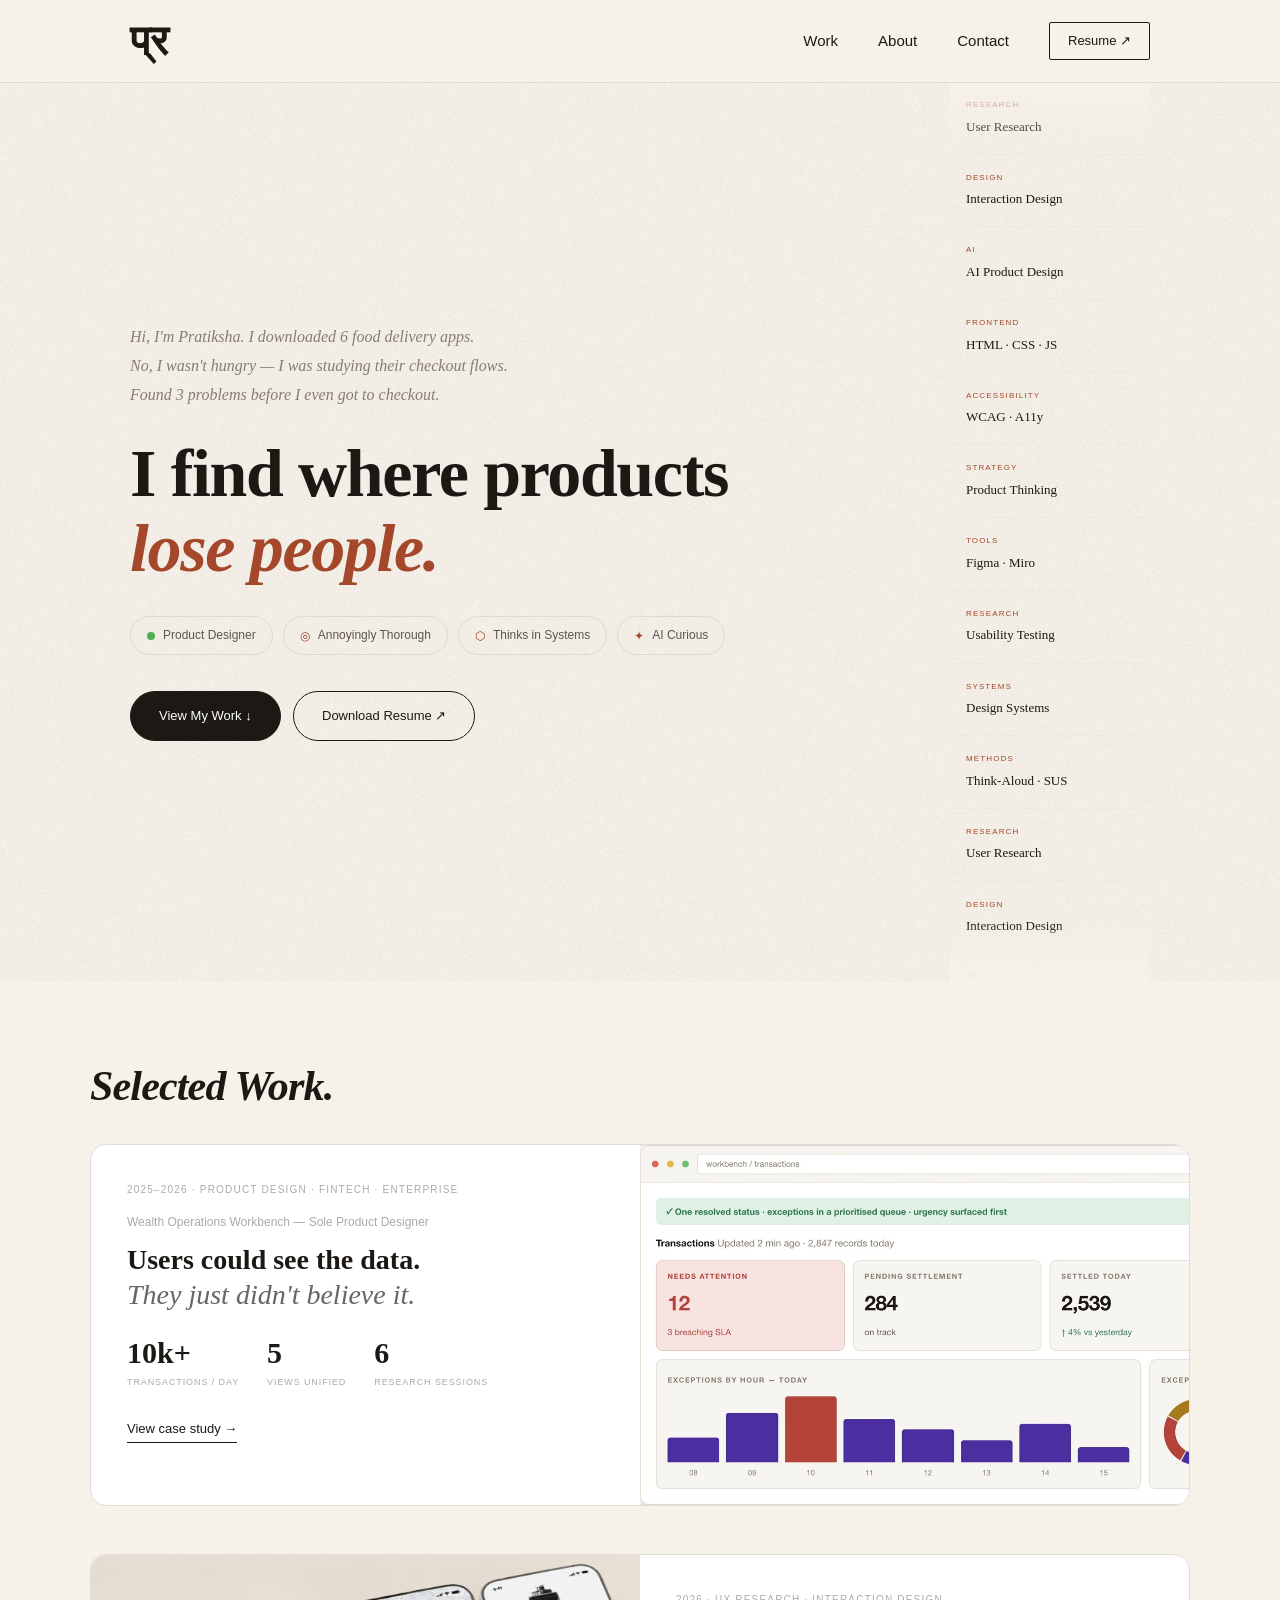
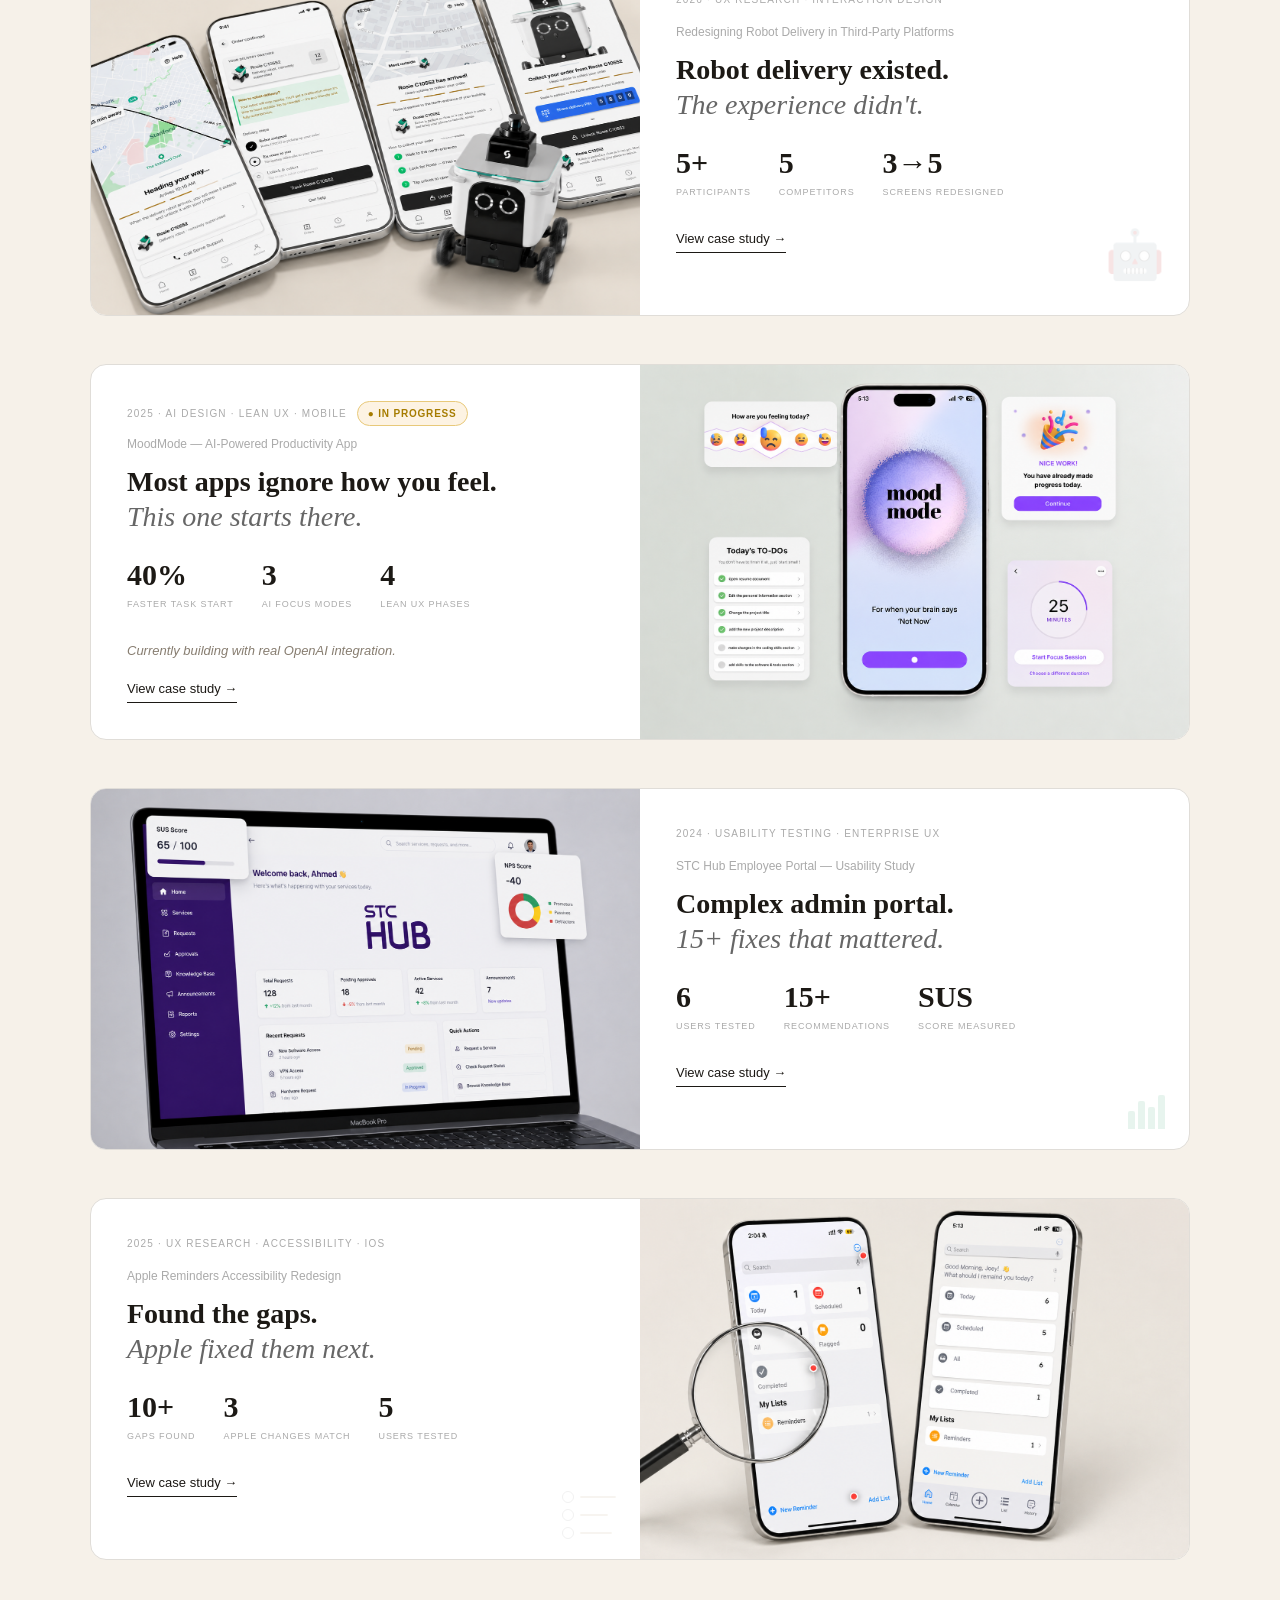
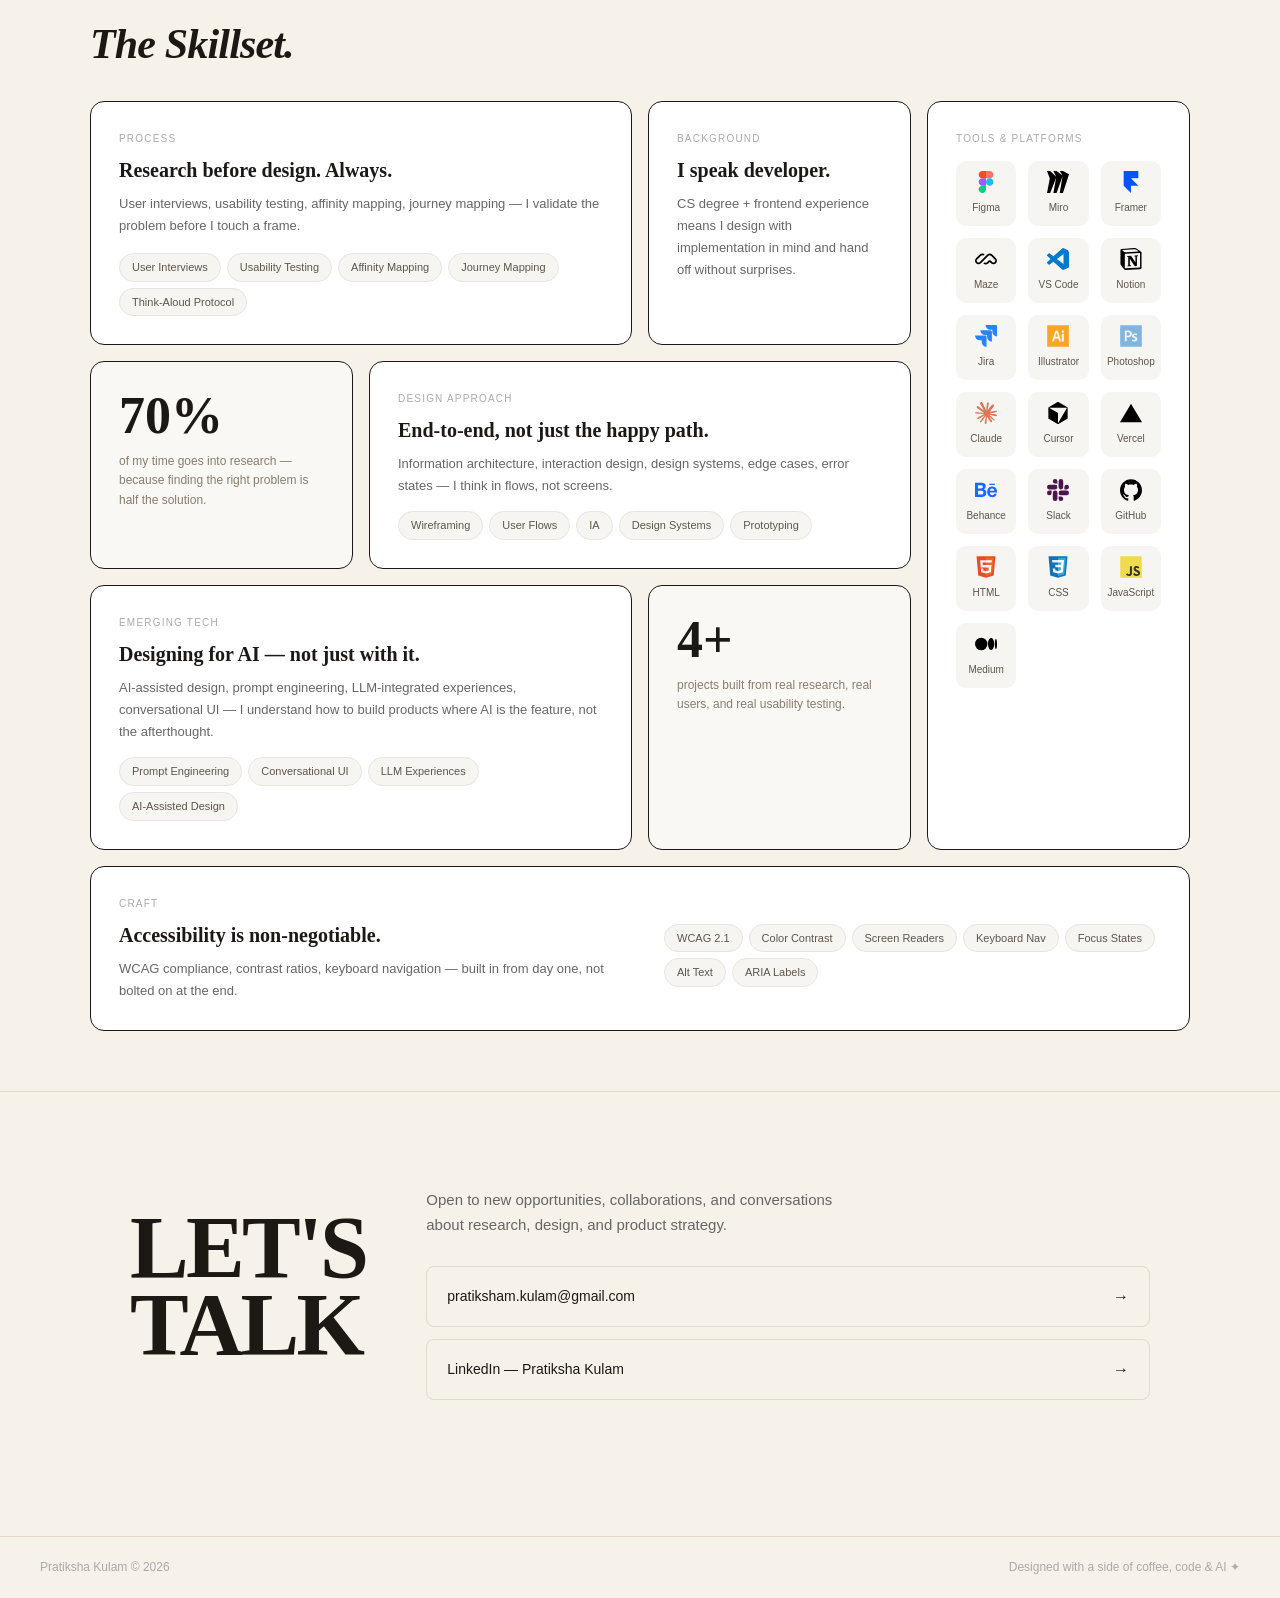
==== index.html @ 25ee31e8 "Add files via upload" ====
<!DOCTYPE html>
<html lang="en">
<head>
  <meta charset="UTF-8">
  <meta name="viewport" content="width=device-width, initial-scale=1.0">
  <title>Pratiksha Kulam — Portfolio</title>
  <link rel="stylesheet" href="style.css">
  <link rel="stylesheet" href="motion.css">
</head>
<body>
  <nav class="site-nav site-nav--home" id="siteNav">
    <div class="nav-shell">
      <a class="nav-home-logo" href="index.html" style="font-family:Georgia,serif;font-size:42px;font-weight:700;color:#1C1915;text-decoration:none;letter-spacing:-0.5px;line-height:1;">प्र</a>
      <button class="menu-toggle menu-toggle--home" id="menuToggle" aria-label="Open menu" aria-expanded="false">☰</button>
      <div class="nav-home-right" id="navMenu">
        <div class="nav-home-links">
          <a class="nav-home-link" href="#work">Work</a>
          <a class="nav-home-link" href="about.html">About</a>
          <a class="nav-home-link" href="#contact">Contact</a>
        </div>
        <a data-magnetic class="nav-home-resume" href="resume.pdf">Resume ↗</a>
      </div>
    </div>
  </nav>

  <header class="home-hero">
    <canvas class="home-hero__grain" id="grainCanvas" aria-hidden="true"></canvas>
    <div class="home-hero__shell">
      <div class="home-hero__cols">
        <div class="home-hero__left">
          <!-- CHANGE 2: Line breaks for dramatic effect -->
          <p class="home-hero__intro">
            Hi, I'm Pratiksha. I downloaded 6 food delivery apps.<br>
            No, I wasn't hungry — I was studying their checkout flows.<br>
            Found 3 problems before I even got to checkout.
          </p>
          <h1 class="home-hero__headline reveal-heading">
            <span class="home-hero__headline-line">I find where products</span>
            <span class="home-hero__headline-line home-hero__headline-line--cycle">
              <em class="home-hero__cycle-inner">lose people.</em>
            </span>
          </h1>
          <div class="home-hero__pills">
            <span class="home-hero__pill"><span class="home-hero__pill-dot-glow" aria-hidden="true"></span>Product Designer</span>
            <span class="home-hero__pill"><span class="home-hero__pill-icon" aria-hidden="true">◎</span>Annoyingly Thorough</span>
            <span class="home-hero__pill"><span class="home-hero__pill-icon" aria-hidden="true">⬡</span>Thinks in Systems</span>
            <span class="home-hero__pill"><span class="home-hero__pill-icon" aria-hidden="true">✦</span>AI Curious</span>
          </div>
          <div class="home-hero__ctas">
            <a data-magnetic class="home-hero__btn home-hero__btn--primary" href="#work">View My Work ↓</a>
            <a data-magnetic class="home-hero__btn home-hero__btn--secondary" href="resume.pdf">Download Resume ↗</a>
          </div>
        </div>
        <div class="home-hero__divider" aria-hidden="true"></div>
        <aside class="home-hero__ticker" aria-label="Skills">
          <div class="home-hero__ticker-fade home-hero__ticker-fade--top"></div>
          <div class="home-hero__ticker-fade home-hero__ticker-fade--bottom"></div>
          <div class="home-hero__ticker-viewport">
            <div class="home-hero__ticker-track">
              <div class="home-hero__ticker-group">
                <div class="home-hero__ticker-item"><span class="home-hero__ticker-cat">RESEARCH</span><span class="home-hero__ticker-skill">User Research</span></div>
                <div class="home-hero__ticker-item"><span class="home-hero__ticker-cat">DESIGN</span><span class="home-hero__ticker-skill">Interaction Design</span></div>
                <div class="home-hero__ticker-item"><span class="home-hero__ticker-cat">AI</span><span class="home-hero__ticker-skill">AI Product Design</span></div>
                <div class="home-hero__ticker-item"><span class="home-hero__ticker-cat">FRONTEND</span><span class="home-hero__ticker-skill">HTML · CSS · JS</span></div>
                <div class="home-hero__ticker-item"><span class="home-hero__ticker-cat">ACCESSIBILITY</span><span class="home-hero__ticker-skill">WCAG · A11y</span></div>
                <div class="home-hero__ticker-item"><span class="home-hero__ticker-cat">STRATEGY</span><span class="home-hero__ticker-skill">Product Thinking</span></div>
                <div class="home-hero__ticker-item"><span class="home-hero__ticker-cat">TOOLS</span><span class="home-hero__ticker-skill">Figma · Miro</span></div>
                <div class="home-hero__ticker-item"><span class="home-hero__ticker-cat">RESEARCH</span><span class="home-hero__ticker-skill">Usability Testing</span></div>
                <div class="home-hero__ticker-item"><span class="home-hero__ticker-cat">SYSTEMS</span><span class="home-hero__ticker-skill">Design Systems</span></div>
                <div class="home-hero__ticker-item"><span class="home-hero__ticker-cat">METHODS</span><span class="home-hero__ticker-skill">Think-Aloud · SUS</span></div>
              </div>
              <div class="home-hero__ticker-group" aria-hidden="true">
                <div class="home-hero__ticker-item"><span class="home-hero__ticker-cat">RESEARCH</span><span class="home-hero__ticker-skill">User Research</span></div>
                <div class="home-hero__ticker-item"><span class="home-hero__ticker-cat">DESIGN</span><span class="home-hero__ticker-skill">Interaction Design</span></div>
                <div class="home-hero__ticker-item"><span class="home-hero__ticker-cat">AI</span><span class="home-hero__ticker-skill">AI Product Design</span></div>
                <div class="home-hero__ticker-item"><span class="home-hero__ticker-cat">FRONTEND</span><span class="home-hero__ticker-skill">HTML · CSS · JS</span></div>
                <div class="home-hero__ticker-item"><span class="home-hero__ticker-cat">ACCESSIBILITY</span><span class="home-hero__ticker-skill">WCAG · A11y</span></div>
                <div class="home-hero__ticker-item"><span class="home-hero__ticker-cat">STRATEGY</span><span class="home-hero__ticker-skill">Product Thinking</span></div>
                <div class="home-hero__ticker-item"><span class="home-hero__ticker-cat">TOOLS</span><span class="home-hero__ticker-skill">Figma · Miro</span></div>
                <div class="home-hero__ticker-item"><span class="home-hero__ticker-cat">RESEARCH</span><span class="home-hero__ticker-skill">Usability Testing</span></div>
                <div class="home-hero__ticker-item"><span class="home-hero__ticker-cat">SYSTEMS</span><span class="home-hero__ticker-skill">Design Systems</span></div>
                <div class="home-hero__ticker-item"><span class="home-hero__ticker-cat">METHODS</span><span class="home-hero__ticker-skill">Think-Aloud · SUS</span></div>
              </div>
            </div>
          </div>
        </aside>
      </div>
    </div>
  </header>

  <section class="section" id="work">
    <div class="container">
      <!-- CHANGE 3: Italic heading -->
      <h2 class="work-section-heading reveal-heading"><em>Selected Work.</em></h2>
      <div class="work-list">

        <a class="project-card reveal-card" data-cursor="View" href="case-study-wealth.html">
          <div class="project-content">
            <p class="project-context">2025–2026 · Product Design · Fintech · Enterprise</p>
            <p class="project-subtitle">Wealth Operations Workbench — Sole Product Designer</p>
            <h3 class="project-punchline">
              <span>Users could see the data.</span>
              <span class="project-punchline-italic">They just didn't believe it.</span>
            </h3>
            <div class="project-stats-row">
              <div class="project-stat"><p class="project-stat-value">10k+</p><p class="project-stat-label">Transactions / day</p></div>
              <div class="project-stat"><p class="project-stat-value">5</p><p class="project-stat-label">Views unified</p></div>
              <div class="project-stat"><p class="project-stat-value">6</p><p class="project-stat-label">Research sessions</p></div>
            </div>
            <span class="project-cta">View case study →</span>
          </div>
          <div class="project-media" style="background:#ECE8F7;"><img src="assets/wealth/cover.jpg" alt="Wealth Operations Workbench dashboard: needs-attention count, exceptions by hour and exception types" style="width:100%;height:100%;object-fit:cover;object-position:left top;"></div>
        </a>

        <a class="project-card reveal-card" data-cursor="View" href="case-study-robot.html">
          <div class="project-media" style="background:#E8E4DC;"><img src="robot- project.png" alt="Robot Delivery Redesign" style="width:100%;height:100%;object-fit:cover;"></div>
          <div class="project-content">
            <p class="project-context">2026 · UX Research · Interaction Design</p>
            <p class="project-subtitle">Redesigning Robot Delivery in Third-Party Platforms</p>
            <h3 class="project-punchline">
              <span>Robot delivery existed.</span>
              <span class="project-punchline-italic">The experience didn't.</span>
            </h3>
            <div class="project-stats-row">
              <div class="project-stat"><p class="project-stat-value">5+</p><p class="project-stat-label">Participants</p></div>
              <div class="project-stat"><p class="project-stat-value">5</p><p class="project-stat-label">Competitors</p></div>
              <!-- CHANGE 4: Robot stat updated -->
              <div class="project-stat"><p class="project-stat-value">3→5</p><p class="project-stat-label">Screens redesigned</p></div>
            </div>
            <span class="project-cta">View case study →</span>
            <div class="corner-robot" aria-hidden="true">🤖</div>
          </div>
        </a>

        <a class="project-card reveal-card" data-cursor="View" href="case-study-moodmode.html">
  <div class="project-content">
    <div style="display:flex;align-items:center;gap:10px;margin-bottom:8px;">
      <p class="project-context" style="margin:0;">2025 · AI Design · Lean UX · Mobile</p>
      <span style="display:inline-flex;align-items:center;gap:5px;background:#FDF3E3;border:1px solid #E8C97A;color:#A67C00;font-family:'Helvetica Neue',sans-serif;font-size:10px;font-weight:600;letter-spacing:0.08em;text-transform:uppercase;padding:3px 10px;border-radius:20px;">
        ● In Progress
      </span>
    </div>
    <p class="project-subtitle">MoodMode — AI-Powered Productivity App</p>
    <h3 class="project-punchline">
      <span>Most apps ignore how you feel.</span>
      <span class="project-punchline-italic">This one starts there.</span>
    </h3>
    <div class="project-stats-row">
      <div class="project-stat"><p class="project-stat-value">40%</p><p class="project-stat-label">Faster task start</p></div>
      <div class="project-stat"><p class="project-stat-value">3</p><p class="project-stat-label">AI focus modes</p></div>
      <div class="project-stat"><p class="project-stat-value">4</p><p class="project-stat-label">Lean UX phases</p></div>
    </div>
    <p style="font-family:'Helvetica Neue',sans-serif;font-size:13px;color:#877D70;margin:0 0 16px;font-style:italic;">Currently building with real OpenAI integration.</p>
    <span class="project-cta">View case study →</span>
    <div class="corner-moods" aria-hidden="true">
      <span class="corner-mood corner-mood-1">😌</span>
      <span class="corner-mood corner-mood-2">😤</span>
      <span class="corner-mood corner-mood-3">😴</span>
    </div>
  </div>
  <div class="project-media" style="background:#E4E8E4;"><img src="moodmode_project2.png" alt="MoodMode App" style="width:100%;height:100%;object-fit:cover;"></div>
</a>

        <a class="project-card reveal-card" data-cursor="View" href="case-study-stc.html">
          <div class="project-media" style="background:#E4E4E8;"><img src="stc hub_2.png" alt="STC Hub Portal" style="width:100%;height:100%;object-fit:cover;"></div>
          <div class="project-content">
            <p class="project-context">2024 · Usability Testing · Enterprise UX</p>
            <p class="project-subtitle">STC Hub Employee Portal — Usability Study</p>
            <h3 class="project-punchline">
              <span>Complex admin portal.</span>
              <span class="project-punchline-italic">15+ fixes that mattered.</span>
            </h3>
            <div class="project-stats-row">
              <div class="project-stat"><p class="project-stat-value">6</p><p class="project-stat-label">Users tested</p></div>
              <div class="project-stat"><p class="project-stat-value">15+</p><p class="project-stat-label">Recommendations</p></div>
              <div class="project-stat"><p class="project-stat-value">SUS</p><p class="project-stat-label">Score measured</p></div>
            </div>
            <span class="project-cta">View case study →</span>
            <div class="corner-bars" aria-hidden="true">
              <span class="corner-bar corner-bar-1"></span>
              <span class="corner-bar corner-bar-2"></span>
              <span class="corner-bar corner-bar-3"></span>
              <span class="corner-bar corner-bar-4"></span>
            </div>
          </div>
        </a>

        <a class="project-card reveal-card" data-cursor="View" href="case-study-apple.html">
          <div class="project-content">
            <p class="project-context">2025 · UX Research · Accessibility · iOS</p>
            <p class="project-subtitle">Apple Reminders Accessibility Redesign</p>
            <h3 class="project-punchline">
              <span>Found the gaps.</span>
              <span class="project-punchline-italic">Apple fixed them next.</span>
            </h3>
            <div class="project-stats-row">
              <div class="project-stat"><p class="project-stat-value">10+</p><p class="project-stat-label">Gaps found</p></div>
              <div class="project-stat"><p class="project-stat-value">3</p><p class="project-stat-label">Apple changes match</p></div>
              <div class="project-stat"><p class="project-stat-value">5</p><p class="project-stat-label">Users tested</p></div>
            </div>
            <span class="project-cta">View case study →</span>
            <div class="corner-todos" aria-hidden="true">
              <div class="corner-todo-row"><span class="corner-check corner-check-1"></span><span class="corner-line corner-line-1"></span></div>
              <div class="corner-todo-row"><span class="corner-check corner-check-2"></span><span class="corner-line corner-line-2"></span></div>
              <div class="corner-todo-row"><span class="corner-check corner-check-3"></span><span class="corner-line corner-line-3"></span></div>
            </div>
          </div>
          <div class="project-media" style="background:#E8E8E4;"><img src="apple-project.png" alt="Apple Reminders Redesign" style="width:100%;height:100%;object-fit:cover;"></div>
        </a>

      </div>
    </div>
  </section>

  <section class="section section-skillset">
    <div class="container">
      <!-- CHANGE 3: Italic heading -->
      <h2 class="skillset-heading"><em>The Skillset.</em></h2>
      <div class="bento-grid">

        <!-- Card 1: Research (wide) -->
        <div class="bento-card" style="grid-column:1/7;grid-row:1;">
          <div class="bento-eyebrow">Process</div>
          <div class="bento-title">Research before design. Always.</div>
          <div class="bento-body">User interviews, usability testing, affinity mapping, journey mapping — I validate the problem before I touch a frame.</div>
          <div class="skill-pills" style="margin-top:16px;">
            <span class="skill-pill">User Interviews</span>
            <span class="skill-pill">Usability Testing</span>
            <span class="skill-pill">Affinity Mapping</span>
            <span class="skill-pill">Journey Mapping</span>
            <span class="skill-pill">Think-Aloud Protocol</span>
          </div>
        </div>

        <!-- Card 2: Code (narrow) -->
        <div class="bento-card" style="grid-column:7/10;grid-row:1;">
          <div class="bento-eyebrow">Background</div>
          <div class="bento-title">I speak developer.</div>
          <div class="bento-body">CS degree + frontend experience means I design with implementation in mind and hand off without surprises.</div>
        </div>

        <!-- Card 3: Tools — CHANGE 7: correct SVGs + new tools + spans 3 rows to fill space -->
        <div class="bento-card" style="grid-column:10/13;grid-row:1/4;">
          <div class="bento-eyebrow">Tools &amp; Platforms</div>
          <div class="tools-grid">

            <div class="tool-item">
              <svg width="22" height="22" viewBox="0 0 24 24" fill="none" xmlns="http://www.w3.org/2000/svg">
                <path d="M8 24c2.208 0 4-1.792 4-4v-4H8c-2.208 0-4 1.792-4 4s1.792 4 4 4z" fill="#0ACF83"/>
                <path d="M4 12c0-2.208 1.792-4 4-4h4v8H8c-2.208 0-4-1.792-4-4z" fill="#A259FF"/>
                <path d="M4 4c0-2.208 1.792-4 4-4h4v8H8C5.792 8 4 6.208 4 4z" fill="#F24E1E"/>
                <path d="M12 0h4c2.208 0 4 1.792 4 4s-1.792 4-4 4h-4V0z" fill="#FF7262"/>
                <path d="M20 12c0 2.208-1.792 4-4 4s-4-1.792-4-4 1.792-4 4-4 4 1.792 4 4z" fill="#1ABCFE"/>
              </svg>
              <span class="tool-item-label">Figma</span>
            </div>

            <div class="tool-item">
              <svg role="img" viewBox="0 0 24 24" xmlns="http://www.w3.org/2000/svg" width="22" height="22">
                <path d="M17.392 0H13.9L17 4.808 10.444 0H6.949l3.102 6.3L3.494 0H0l3.05 8.131L0 24h3.494L10.05 6.985 6.949 24h3.494L17 5.494 13.899 24h3.493L24 3.672 17.392 0z"/>
              </svg>
              <span class="tool-item-label">Miro</span>
            </div>

            <div class="tool-item">
              <svg width="22" height="22" viewBox="0 0 24 24" xmlns="http://www.w3.org/2000/svg" fill="#0055FF">
                <path d="M4 0h16v8H4zm0 8h8l8 8H4zm0 8h8v8z"/>
              </svg>
              <span class="tool-item-label">Framer</span>
            </div>

            <div class="tool-item">
              <svg role="img" viewBox="0 0 24 24" xmlns="http://www.w3.org/2000/svg" width="22" height="22">
                <path d="M1.126 16.547c-1.5013-1.4881-1.5013-3.9009 0-5.389l4.0778-4.042c1.2692-1.258 3.205-1.4525 4.6803-.5836.4564.2687.4524.8852.077 1.2573-.3753.372-.988.34-1.4975.1923-.6524-.1891-1.386-.0287-1.9006.4813l-4.0777 4.0419a1.8935 1.8935 0 0 0 0 2.6945c.7506.744 1.9678.744 2.7184 0l8.1555-8.0836c1.5014-1.4882 3.9355-1.4882 5.437 0l4.0778 4.0418c1.5013 1.4881 1.5013 3.901 0 5.389-1.5014 1.4882-3.9356 1.4882-5.437 0l-1.3593-1.3472-1.699 1.684c-1.2692 1.258-3.205 1.4526-4.6804.5837-.4563-.2687-.4523-.8852-.077-1.2573.3754-.372.988-.34 1.4975-.1923.6524.1892 1.386.0287 1.9006-.4813l1.7476-1.7322c.724-.7175 1.8975-.7175 2.6214 0l1.4078 1.3954c.7507.744 1.9678.744 2.7186 0a1.8936 1.8936 0 0 0 0-2.6945l-4.0779-4.0419c-.7507-.744-1.9678-.744-2.7185 0L6.563 16.5471c-1.5014 1.4882-3.9356 1.4881-5.437 0"/>
              </svg>
              <span class="tool-item-label">Maze</span>
            </div>

            <div class="tool-item">
              <svg width="22" height="22" viewBox="0 0 24 24" xmlns="http://www.w3.org/2000/svg">
                <path d="M23.15 2.587L18.21.21a1.494 1.494 0 00-1.705.29l-9.46 8.63-4.12-3.128a.999.999 0 00-1.276.057L.327 7.261A1 1 0 00.326 8.74L3.899 12 .326 15.26a1 1 0 00.001 1.479L1.65 17.94a.999.999 0 001.276.057l4.12-3.128 9.46 8.63a1.492 1.492 0 001.704.29l4.942-2.377A1.5 1.5 0 0024 19.08V4.92a1.5 1.5 0 00-.85-1.333zm-5.146 14.861L10.826 12l7.178-5.448v10.896z" fill="#007ACC"/>
              </svg>
              <span class="tool-item-label">VS Code</span>
            </div>

            <div class="tool-item">
              <svg width="22" height="22" viewBox="0 0 24 24" xmlns="http://www.w3.org/2000/svg" fill="#000000">
                <path d="M4.459 4.208c.746.606 1.026.56 2.428.466l13.215-.793c.28 0 .047-.28-.046-.326L17.86 1.968c-.42-.326-.981-.7-2.055-.607L3.01 2.295c-.466.046-.56.28-.374.466zm.793 3.08v13.904c0 .747.373 1.027 1.214.98l14.523-.84c.841-.046.935-.56.935-1.167V6.354c0-.606-.233-.933-.748-.887l-15.177.887c-.56.047-.747.327-.747.933zm14.337.745c.093.42 0 .84-.42.888l-.7.14v10.264c-.608.327-1.168.514-1.635.514-.748 0-.935-.234-1.495-.933l-4.577-7.186v6.952L12.21 19s0 .84-1.168.84l-3.222.186c-.093-.186 0-.653.327-.746l.84-.233V9.854L7.822 9.76c-.094-.42.14-1.026.793-1.073l3.456-.233 4.764 7.279v-6.44l-1.215-.14c-.093-.514.28-.887.747-.933zM1.936 1.035l13.31-.98c1.634-.14 2.055-.047 3.082.7l4.249 2.986c.7.513.934.653.934 1.213v16.378c0 1.026-.373 1.634-1.68 1.726l-15.458.934c-.98.047-1.448-.093-1.962-.747l-3.129-4.06c-.56-.747-.793-1.306-.793-1.96V2.667c0-.839.374-1.54 1.447-1.632z"/>
              </svg>
              <span class="tool-item-label">Notion</span>
            </div>

            <div class="tool-item">
              <svg width="22" height="22" viewBox="0 0 24 24" xmlns="http://www.w3.org/2000/svg">
                <path d="M11.571 11.513H0a5.218 5.218 0 005.232 5.215h2.13v2.057A5.215 5.215 0 0012.575 24V12.518a1.005 1.005 0 00-1.004-1.005zm5.723-5.756H5.865a5.215 5.215 0 005.215 5.214h2.129v2.058a5.218 5.218 0 005.215 5.214V6.762a1.001 1.001 0 00-1.13-.005zm5.701-5.757H11.566a5.218 5.218 0 005.215 5.215h2.129v2.057A5.215 5.215 0 0024 12.483V1.005A1.001 1.001 0 0023.003.006z" fill="#2684FF"/>
              </svg>
              <span class="tool-item-label">Jira</span>
            </div>

            <div class="tool-item">
              <svg width="22" height="22" viewBox="0 0 128 128" xmlns="http://www.w3.org/2000/svg">
                <path fill-rule="evenodd" clip-rule="evenodd" fill="#FAA625" d="M47.955 69h15.371c-2.646-9-5.252-17.32-7.816-25.776C53.022 51.71 50.498 60 47.955 69zm76.157-68H2.873C.687 1 1 1.476 1 3.585v121.394C1 127.086.687 127 2.719 127h121.547c2.031 0 2.734.086 2.734-2.022V3.739C127 1.476 126.298 1 124.112 1zM77.298 96c-1.637 0-3.28-.133-4.909-.016-1.175.088-1.568-.406-1.881-1.426-1.514-4.931-3.123-9.86-4.638-14.79-.305-.992-.741-1.354-1.816-1.341-5.523.064-11.049.058-16.573-.007-1.163-.014-1.698.296-2.03 1.45-1.406 4.904-2.944 9.768-4.365 14.667-.308 1.062-.776 1.433-1.904 1.404-3.318-.083-6.641-.032-10.274-.032.959-3.045 1.829-5.861 2.729-8.665 5.514-17.2 11.047-34.4 16.521-51.611.382-1.198.913-1.567 2.143-1.54 3.886.086 7.775.022 11.663 0 .727-.005 1.223.038 1.489.864 6.505 20.116 13.033 40.356 19.555 60.47.028.091.01.573.025.573h-5.735zM98 96H86V51h12v45zm-6.35-51.071c-3.665-.005-6.289-2.528-6.314-6.07-.024-3.532 2.707-6.159 6.406-6.163 3.728-.004 6.355 2.537 6.384 6.171.026 3.545-2.667 6.068-6.476 6.062z"/>
              </svg>
              <span class="tool-item-label">Illustrator</span>
            </div>

            <div class="tool-item">
              <svg width="22" height="22" viewBox="0 0 128 128" xmlns="http://www.w3.org/2000/svg">
                <path fill-rule="evenodd" clip-rule="evenodd" fill="#80B5E2" d="M50.246 41.616c-3.682-.925-7.369-.628-11.26-.022 0 6.805-.014 13.427.037 20.05.002.339.511.929.841.974 4.243.573 8.463.619 12.431-1.315 4.105-2 6.196-6.182 5.654-11.092-.492-4.471-3.139-7.448-7.703-8.595zM127 63.963V3.285c0-2.096.023-2.285-2.012-2.285H3.479C1.5 1 1 1.19 1 3.186v121.509c0 2.018.252 2.021 2.209 2.021 40.555.001 81.231-.009 121.786.037 1.573.002 1.995-.417 1.991-1.959-.054-20.277.014-40.556.014-60.831zm-70.648 5.84C50.795 71.785 45 71.896 39 71.431V94H28v-1.402c0-18.895-.087-37.788-.14-56.682-.006-1.569.243-2.327 2.011-2.507 8.332-.852 16.617-1.81 24.902.133 8.906 2.087 14.041 7.975 14.431 16.11.483 10.074-3.944 16.974-12.852 20.151zm44.31 12.754c-.424 5.771-3.678 9.56-9.015 11.392-7.142 2.452-14.245 1.883-21.225-.891-1.143-.455-1.364-1.031-.987-2.196.687-2.126 1.19-4.312 1.72-6.286 2.951.866 5.757 1.947 8.664 2.458 2.053.361 4.272.149 6.359-.178 1.871-.294 3.217-1.564 3.524-3.572.312-2.041-.303-3.809-2.105-4.895-1.432-.862-3.01-1.479-4.523-2.202-2.433-1.163-5.026-2.075-7.27-3.53-8.831-5.727-5.956-16.383-.063-20.396 3.153-2.146 6.642-3.098 10.377-3.229 4.393-.154 8.623.604 12.778 2.623l-2.195 7.789c-1.74-.616-3.36-1.416-5.07-1.734-2.029-.378-4.157-.589-6.205-.422-2.746.225-4.354 2.12-4.354 4.47 0 1.392.528 2.57 1.689 3.245 1.666.969 3.434 1.768 5.186 2.579 1.896.877 3.898 1.551 5.723 2.552 4.87 2.67 7.405 6.8 6.992 12.423z"/>
              </svg>
              <span class="tool-item-label">Photoshop</span>
            </div>

            <div class="tool-item">
              <svg role="img" viewBox="0 0 24 24" xmlns="http://www.w3.org/2000/svg" width="22" height="22" fill="#D97757">
                <path d="m4.7144 15.9555 4.7174-2.6471.079-.2307-.079-.1275h-.2307l-.7893-.0486-2.6956-.0729-2.3375-.0971-2.2646-.1214-.5707-.1215-.5343-.7042.0546-.3522.4797-.3218.686.0608 1.5179.1032 2.2767.1578 1.6514.0972 2.4468.255h.3886l.0546-.1579-.1336-.0971-.1032-.0972L6.973 9.8356l-2.55-1.6879-1.3356-.9714-.7225-.4918-.3643-.4614-.1578-1.0078.6557-.7225.8803.0607.2246.0607.8925.686 1.9064 1.4754 2.4893 1.8336.3643.3035.1457-.1032.0182-.0728-.164-.2733-1.3539-2.4467-1.445-2.4893-.6435-1.032-.17-.6194c-.0607-.255-.1032-.4674-.1032-.7285L6.287.1335 6.6997 0l.9957.1336.419.3642.6192 1.4147 1.0018 2.2282 1.5543 3.0296.4553.8985.2429.8318.091.255h.1579v-.1457l.1275-1.706.2368-2.0947.2307-2.6957.0789-.7589.3764-.9107.7468-.4918.5828.2793.4797.686-.0668.4433-.2853 1.8517-.5586 2.9021-.3643 1.9429h.2125l.2429-.2429.9835-1.3053 1.6514-2.0643.7286-.8196.85-.9046.5464-.4311h1.0321l.759 1.1293-.34 1.1657-1.0625 1.3478-.8804 1.1414-1.2628 1.7-.7893 1.36.0729.1093.1882-.0183 2.8535-.607 1.5421-.2794 1.8396-.3157.8318.3886.091.3946-.3278.8075-1.967.4857-2.3072.4614-3.4364.8136-.0425.0304.0486.0607 1.5482.1457.6618.0364h1.621l3.0175.2247.7892.522.4736.6376-.079.4857-1.2142.6193-1.6393-.3886-3.825-.9107-1.3113-.3279h-.1822v.1093l1.0929 1.0686 2.0035 1.8092 2.5075 2.3314.1275.5768-.3218.4554-.34-.0486-2.2039-1.6575-.85-.7468-1.9246-1.621h-.1275v.17l.4432.6496 2.3436 3.5214.1214 1.0807-.17.3521-.6071.2125-.6679-.1214-1.3721-1.9246L14.38 17.959l-1.1414-1.9428-.1397.079-.674 7.2552-.3156.3703-.7286.2793-.6071-.4614-.3218-.7468.3218-1.4753.3886-1.9246.3157-1.53.2853-1.9004.17-.6314-.0121-.0425-.1397.0182-1.4328 1.9672-2.1796 2.9446-1.7243 1.8456-.4128.164-.7164-.3704.0667-.6618.4008-.5889 2.386-3.0357 1.4389-1.882.929-1.0868-.0062-.1579h-.0546l-6.3385 4.1164-1.1293.1457-.4857-.4554.0608-.7467.2307-.2429 1.9064-1.3114Z"/>
              </svg>
              <span class="tool-item-label">Claude</span>
            </div>

            <div class="tool-item">
              <svg role="img" viewBox="0 0 24 24" xmlns="http://www.w3.org/2000/svg" width="22" height="22">
                <path d="M11.503.131 1.891 5.678a.84.84 0 0 0-.42.726v11.188c0 .3.162.575.42.724l9.609 5.55a1 1 0 0 0 .998 0l9.61-5.55a.84.84 0 0 0 .42-.724V6.404a.84.84 0 0 0-.42-.726L12.497.131a1.01 1.01 0 0 0-.996 0M2.657 6.338h18.55c.263 0 .43.287.297.515L12.23 22.918c-.062.107-.229.064-.229-.06V12.335a.59.59 0 0 0-.295-.51l-9.11-5.257c-.109-.063-.064-.23.061-.23"/>
              </svg>
              <span class="tool-item-label">Cursor</span>
            </div>

            <div class="tool-item">
              <svg width="22" height="22" viewBox="0 0 24 24" xmlns="http://www.w3.org/2000/svg" fill="#000000">
                <path d="M12 2L24 22H0L12 2z"/>
              </svg>
              <span class="tool-item-label">Vercel</span>
            </div>

            <div class="tool-item">
              <svg role="img" viewBox="0 0 24 24" xmlns="http://www.w3.org/2000/svg" width="22" height="22" fill="#1769FF">
                <path d="M16.969 16.927a2.561 2.561 0 0 0 1.901.677 2.501 2.501 0 0 0 1.531-.475c.362-.235.636-.584.779-.99h2.585a5.091 5.091 0 0 1-1.9 2.896 5.292 5.292 0 0 1-3.091.88 5.839 5.839 0 0 1-2.284-.433 4.871 4.871 0 0 1-1.723-1.211 5.657 5.657 0 0 1-1.08-1.874 7.057 7.057 0 0 1-.383-2.393c-.005-.8.129-1.595.396-2.349a5.313 5.313 0 0 1 5.088-3.604 4.87 4.87 0 0 1 2.376.563c.661.362 1.231.87 1.668 1.485a6.2 6.2 0 0 1 .943 2.133c.194.821.263 1.666.205 2.508h-7.699c-.063.79.184 1.574.688 2.187ZM6.947 4.084a8.065 8.065 0 0 1 1.928.198 4.29 4.29 0 0 1 1.49.638c.418.303.748.711.958 1.182.241.579.357 1.203.341 1.83a3.506 3.506 0 0 1-.506 1.961 3.726 3.726 0 0 1-1.503 1.287 3.588 3.588 0 0 1 2.027 1.437c.464.747.697 1.615.67 2.494a4.593 4.593 0 0 1-.423 2.032 3.945 3.945 0 0 1-1.163 1.413 5.114 5.114 0 0 1-1.683.807 7.135 7.135 0 0 1-1.928.259H0V4.084h6.947Zm-.235 12.9c.308.004.616-.029.916-.099a2.18 2.18 0 0 0 .766-.332c.228-.158.411-.371.534-.619.142-.317.208-.663.191-1.009a2.08 2.08 0 0 0-.642-1.715 2.618 2.618 0 0 0-1.696-.505h-3.54v4.279h3.471Zm13.635-5.967a2.13 2.13 0 0 0-1.654-.619 2.336 2.336 0 0 0-1.163.259 2.474 2.474 0 0 0-.738.62 2.359 2.359 0 0 0-.396.792c-.074.239-.12.485-.137.734h4.769a3.239 3.239 0 0 0-.679-1.785l-.002-.001Zm-13.813-.648a2.254 2.254 0 0 0 1.423-.433c.399-.355.607-.88.56-1.413a1.916 1.916 0 0 0-.178-.891 1.298 1.298 0 0 0-.495-.533 1.851 1.851 0 0 0-.711-.274 3.966 3.966 0 0 0-.835-.073H3.241v3.631h3.293v-.014ZM21.62 5.122h-5.976v1.527h5.976V5.122Z"/>
              </svg>
              <span class="tool-item-label">Behance</span>
            </div>

            <div class="tool-item">
              <svg role="img" viewBox="0 0 24 24" xmlns="http://www.w3.org/2000/svg" width="22" height="22" fill="#4A154B">
                <path d="M5.042 15.165a2.528 2.528 0 0 1-2.52 2.523A2.528 2.528 0 0 1 0 15.165a2.527 2.527 0 0 1 2.522-2.52h2.52v2.52zM6.313 15.165a2.527 2.527 0 0 1 2.521-2.52 2.527 2.527 0 0 1 2.521 2.52v6.313A2.528 2.528 0 0 1 8.834 24a2.528 2.528 0 0 1-2.521-2.522v-6.313zM8.834 5.042a2.528 2.528 0 0 1-2.521-2.52A2.528 2.528 0 0 1 8.834 0a2.528 2.528 0 0 1 2.521 2.522v2.52H8.834zM8.834 6.313a2.528 2.528 0 0 1 2.521 2.521 2.528 2.528 0 0 1-2.521 2.521H2.522A2.528 2.528 0 0 1 0 8.834a2.528 2.528 0 0 1 2.522-2.521h6.312zM18.956 8.834a2.528 2.528 0 0 1 2.522-2.521A2.528 2.528 0 0 1 24 8.834a2.528 2.528 0 0 1-2.522 2.521h-2.522V8.834zM17.688 8.834a2.528 2.528 0 0 1-2.523 2.521 2.527 2.527 0 0 1-2.52-2.521V2.522A2.527 2.527 0 0 1 15.165 0a2.528 2.528 0 0 1 2.523 2.522v6.312zM15.165 18.956a2.528 2.528 0 0 1 2.523 2.522A2.528 2.528 0 0 1 15.165 24a2.527 2.527 0 0 1-2.52-2.522v-2.522h2.52zM15.165 17.688a2.527 2.527 0 0 1-2.52-2.523 2.526 2.526 0 0 1 2.52-2.52h6.313A2.527 2.527 0 0 1 24 15.165a2.528 2.528 0 0 1-2.522 2.523h-6.313z"/>
              </svg>
              <span class="tool-item-label">Slack</span>
            </div>

            <div class="tool-item">
              <svg role="img" viewBox="0 0 24 24" xmlns="http://www.w3.org/2000/svg" width="22" height="22">
                <path d="M12 .297c-6.63 0-12 5.373-12 12 0 5.303 3.438 9.8 8.205 11.385.6.113.82-.258.82-.577 0-.285-.01-1.04-.015-2.04-3.338.724-4.042-1.61-4.042-1.61C4.422 18.07 3.633 17.7 3.633 17.7c-1.087-.744.084-.729.084-.729 1.205.084 1.838 1.236 1.838 1.236 1.07 1.835 2.809 1.305 3.495.998.108-.776.417-1.305.76-1.605-2.665-.3-5.466-1.332-5.466-5.93 0-1.31.465-2.38 1.235-3.22-.135-.303-.54-1.523.105-3.176 0 0 1.005-.322 3.3 1.23.96-.267 1.98-.399 3-.405 1.02.006 2.04.138 3 .405 2.28-1.552 3.285-1.23 3.285-1.23.645 1.653.24 2.873.12 3.176.765.84 1.23 1.91 1.23 3.22 0 4.61-2.805 5.625-5.475 5.92.42.36.81 1.096.81 2.22 0 1.606-.015 2.896-.015 3.286 0 .315.21.69.825.57C20.565 22.092 24 17.592 24 12.297c0-6.627-5.373-12-12-12"/>
              </svg>
              <span class="tool-item-label">GitHub</span>
            </div>

            <div class="tool-item">
              <svg xmlns="http://www.w3.org/2000/svg" viewBox="0 0 128 128" width="22" height="22">
                <path fill="#E44D26" d="M19.037 113.876L9.032 1.661h109.936l-10.016 112.198-45.019 12.48z"/>
                <path fill="#F16529" d="M64 116.8l36.378-10.086 8.559-95.878H64z"/>
                <path fill="#EBEBEB" d="M64 52.455H45.788L44.53 38.361H64V24.599H29.489l.33 3.692 3.382 37.927H64zm0 35.743l-.061.017-15.327-4.14-.979-10.975H33.816l1.928 21.609 28.193 7.826.063-.017z"/>
                <path fill="#fff" d="M63.952 52.455v13.763h16.947l-1.597 17.849-15.35 4.143v14.319l28.215-7.82.207-2.325 3.234-36.233.335-3.696h-3.708zm0-27.856v13.762h33.244l.276-3.092.628-6.978.329-3.692z"/>
              </svg>
              <span class="tool-item-label">HTML</span>
            </div>

            <div class="tool-item">
              <svg xmlns="http://www.w3.org/2000/svg" viewBox="0 0 128 128" width="22" height="22">
                <path fill="#1572B6" d="M18.814 114.123L8.76 1.352h110.48l-10.064 112.754-45.243 12.543-45.119-12.526z"/>
                <path fill="#33A9DC" d="M64.001 117.062l36.559-10.136 8.601-96.354h-45.16v106.49z"/>
                <path fill="#fff" d="M64.001 51.429h18.302l1.264-14.163H64.001V23.435h34.682l-.332 3.711-3.4 38.114h-30.95V51.429z"/>
                <path fill="#EBEBEB" d="M64.083 87.349l-.061.018-15.403-4.159-.985-11.031H33.752l1.937 21.717 28.331 7.863.063-.018v-14.39z"/>
                <path fill="#fff" d="M81.127 64.675l-1.666 18.522-15.426 4.164v14.39l28.354-7.858.208-2.337 2.406-26.881H81.127z"/>
                <path fill="#EBEBEB" d="M64.048 23.435v13.831H30.64l-.277-3.108-.63-7.012-.331-3.711h34.646zm-.047 27.996v13.831H48.792l-.277-3.108-.631-7.012-.33-3.711h16.447z"/>
              </svg>
              <span class="tool-item-label">CSS</span>
            </div>

            <div class="tool-item">
              <svg xmlns="http://www.w3.org/2000/svg" viewBox="0 0 128 128" width="22" height="22">
                <path fill="#F0DB4F" d="M1.408 1.408h125.184v125.185H1.408z"/>
                <path fill="#323330" d="M116.347 96.736c-.917-5.711-4.641-10.508-15.672-14.981-3.832-1.761-8.104-3.022-9.377-5.926-.452-1.69-.512-2.642-.226-3.665.821-3.32 4.784-4.355 7.925-3.403 2.023.678 3.938 2.237 5.093 4.724 5.402-3.498 5.391-3.475 9.163-5.879-1.381-2.141-2.118-3.129-3.022-4.045-3.249-3.629-7.676-5.498-14.756-5.355l-3.688.477c-3.534.893-6.902 2.748-8.877 5.235-5.926 6.724-4.236 18.492 2.975 23.335 7.104 5.332 17.54 6.545 18.873 11.531 1.297 6.104-4.486 8.08-10.234 7.378-4.236-.881-6.592-3.034-9.139-6.949-4.688 2.713-4.688 2.713-9.508 5.485 1.143 2.499 2.344 3.63 4.26 5.795 9.068 9.198 31.76 8.746 35.83-5.176.165-.478 1.261-3.666.38-8.581zM69.462 58.943H57.753l-.048 30.272c0 6.438.333 12.34-.714 14.149-1.713 3.558-6.152 3.117-8.175 2.427-2.059-1.012-3.106-2.451-4.319-4.485-.333-.584-.583-1.036-.667-1.071l-9.52 5.83c1.583 3.249 3.915 6.069 6.902 7.901 4.462 2.678 10.459 3.499 16.731 2.059 4.082-1.189 7.604-3.652 9.448-7.401 2.666-4.915 2.094-10.864 2.07-17.444.06-10.735.001-21.468.001-32.237z"/>
              </svg>
              <span class="tool-item-label">JavaScript</span>
            </div>

            <div class="tool-item">
              <svg width="22" height="22" viewBox="0 0 24 24" xmlns="http://www.w3.org/2000/svg" fill="#000000">
                <path d="M13.54 12a6.8 6.8 0 01-6.77 6.82A6.8 6.8 0 010 12a6.8 6.8 0 016.77-6.82A6.8 6.8 0 0113.54 12zM20.96 12c0 3.54-1.51 6.42-3.38 6.42-1.87 0-3.39-2.88-3.39-6.42s1.52-6.42 3.39-6.42 3.38 2.88 3.38 6.42M24 12c0 3.17-.53 5.75-1.19 5.75-.66 0-1.19-2.58-1.19-5.75s.53-5.75 1.19-5.75C23.47 6.25 24 8.83 24 12z"/>
              </svg>
              <span class="tool-item-label">Medium</span>
            </div>

          </div>
        </div>

        <!-- Card 4: Stat 70% -->
        <div class="bento-card stat-card" style="grid-column:1/4;grid-row:2;">
          <div class="stat-number">70%</div>
          <div class="stat-desc">of my time goes into research — because finding the right problem is half the solution.</div>
        </div>

        <!-- Card 5: Systems -->
        <div class="bento-card" style="grid-column:4/10;grid-row:2;">
          <div class="bento-eyebrow">Design Approach</div>
          <div class="bento-title">End-to-end, not just the happy path.</div>
          <div class="bento-body">Information architecture, interaction design, design systems, edge cases, error states — I think in flows, not screens.</div>
          <div class="skill-pills">
            <span class="skill-pill">Wireframing</span>
            <span class="skill-pill">User Flows</span>
            <span class="skill-pill">IA</span>
            <span class="skill-pill">Design Systems</span>
            <span class="skill-pill">Prototyping</span>
          </div>
        </div>

        <!-- Card 6: AI -->
        <div class="bento-card" style="grid-column:1/7;grid-row:3;">
          <div class="bento-eyebrow">Emerging Tech</div>
          <div class="bento-title">Designing for AI — not just with it.</div>
          <div class="bento-body">AI-assisted design, prompt engineering, LLM-integrated experiences, conversational UI — I understand how to build products where AI is the feature, not the afterthought.</div>
          <div class="skill-pills" style="margin-top:14px;">
            <span class="skill-pill">Prompt Engineering</span>
            <span class="skill-pill">Conversational UI</span>
            <span class="skill-pill">LLM Experiences</span>
            <span class="skill-pill">AI-Assisted Design</span>
          </div>
        </div>

        <!-- Card 7: Stat 4+ -->
        <div class="bento-card stat-card" style="grid-column:7/10;grid-row:3;">
          <div class="stat-number">4+</div>
          <div class="stat-desc">projects built from real research, real users, and real usability testing.</div>
        </div>

        <!-- Card 8: Accessibility (full width, two col inside) -->
        <div class="bento-card bento-card--full" style="grid-column:1/13;grid-row:4;">
          <div class="bento-full-left">
            <div class="bento-eyebrow">Craft</div>
            <div class="bento-title">Accessibility is non-negotiable.</div>
            <div class="bento-body">WCAG compliance, contrast ratios, keyboard navigation — built in from day one, not bolted on at the end.</div>
          </div>
          <div class="bento-full-right">
            <div class="skill-pills">
              <span class="skill-pill">WCAG 2.1</span>
              <span class="skill-pill">Color Contrast</span>
              <span class="skill-pill">Screen Readers</span>
              <span class="skill-pill">Keyboard Nav</span>
              <span class="skill-pill">Focus States</span>
              <span class="skill-pill">Alt Text</span>
              <span class="skill-pill">ARIA Labels</span>
            </div>
          </div>
        </div>

      </div>
    </div>
  </section>

  <section class="section section-contact" id="contact">
    <div class="container">
      <div class="contact-split">
        <div class="contact-split__left">
          <div class="contact-big-text">
            <span>LET'S</span>
            <span>TALK</span>
          </div>
        </div>
        <div class="contact-split__right">
          <p class="contact-split__desc">Open to new opportunities, collaborations, and conversations about research, design, and product strategy.</p>
          <div class="contact-rows">
            <a class="contact-row" href="mailto:pratiksham.kulam@gmail.com">
              <span class="contact-row__label">pratiksham.kulam@gmail.com</span>
              <span class="contact-row__arrow">→</span>
            </a>
            <a class="contact-row" href="https://www.linkedin.com/in/pratiksha-kulam-a55b44264/" target="_blank" rel="noopener noreferrer">
              <span class="contact-row__label">LinkedIn — Pratiksha Kulam</span>
              <span class="contact-row__arrow">→</span>
            </a>
          </div>
        </div>
      </div>
    </div>
    <!-- CHANGE 6: footer text coffee not stress -->
    <footer class="site-footer">
      <span>Pratiksha Kulam © 2026</span>
      <span>Designed with a side of coffee, code &amp; AI ✦</span>
    </footer>
  </section>

  <script>
    const nav = document.getElementById("siteNav");
    const menuToggle = document.getElementById("menuToggle");
    const navMenu = document.getElementById("navMenu");

    const updateNavBorder = () => { nav.classList.toggle("scrolled", window.scrollY > 60); };
    updateNavBorder();
    window.addEventListener("scroll", updateNavBorder);

    menuToggle.addEventListener("click", () => {
      const isOpen = nav.classList.toggle("open");
      menuToggle.setAttribute("aria-expanded", String(isOpen));
    });

    navMenu.querySelectorAll("a").forEach((link) => {
      link.addEventListener("click", () => {
        nav.classList.remove("open");
        menuToggle.setAttribute("aria-expanded", "false");
      });
    });

    const grainCanvas = document.getElementById("grainCanvas");
    if (grainCanvas) {
      const gctx = grainCanvas.getContext("2d", { alpha: true });
      const resizeGrain = () => {
        const hero = grainCanvas.closest(".home-hero");
        if (!hero) return;
        grainCanvas.width = Math.max(1, Math.floor(hero.clientWidth));
        grainCanvas.height = Math.max(1, Math.floor(hero.clientHeight));
      };
      // Static grain: drawn once per resize instead of every frame (saves CPU/battery).
      const drawGrain = () => {
        const w = grainCanvas.width, h = grainCanvas.height;
        if (w < 1 || h < 1) return;
        const imageData = gctx.createImageData(w, h);
        const buf = imageData.data;
        for (let i = 0; i < buf.length; i += 4) {
          const n = (Math.random() * 255) | 0;
          buf[i] = n; buf[i+1] = n; buf[i+2] = n; buf[i+3] = 255;
        }
        gctx.putImageData(imageData, 0, 0);
      };
      let grainTimer;
      resizeGrain();
      drawGrain();
      window.addEventListener("resize", () => {
        clearTimeout(grainTimer);
        grainTimer = setTimeout(() => { resizeGrain(); drawGrain(); }, 150);
      });
    }

    const cycleWord = document.getElementById("cycleWord");
    if (cycleWord) {
      // CHANGE 1: "humans" → "change"
      const words = ["change.", "impact.", "clarity.", "you."];
      let wi = 0;
      const holdMs = 2500, moveMs = 400;
      const step = () => {
        cycleWord.classList.add("is-out");
        setTimeout(() => {
          wi = (wi + 1) % words.length;
          cycleWord.textContent = words[wi];
          cycleWord.classList.remove("is-out");
          cycleWord.style.transition = "none";
          cycleWord.style.opacity = "0";
          cycleWord.style.transform = "translateY(14px)";
          cycleWord.offsetHeight;
          cycleWord.style.transition = "";
          cycleWord.classList.add("is-in");
          setTimeout(() => {
            cycleWord.classList.remove("is-in");
            cycleWord.style.opacity = "";
            cycleWord.style.transform = "";
            setTimeout(step, holdMs);
          }, moveMs);
        }, moveMs);
      };
      setTimeout(step, holdMs);
    }

    const observer = new IntersectionObserver((entries) => {
      entries.forEach((entry) => {
        if (entry.isIntersecting) { entry.target.classList.add("in-view"); observer.unobserve(entry.target); }
      });
    }, { threshold: 0.15 });

    document.querySelectorAll(".reveal-heading").forEach((el) => observer.observe(el));
    document.querySelectorAll(".reveal-card").forEach((el, i) => {
      el.style.transitionDelay = `${i * 0.1}s`;
      observer.observe(el);
    });
  </script>
<script src="motion.js"></script>
</body>
</html>
---- style.css ----
:root {
  --bg: #F6F1E9;
  --surface: #EFE8DD;
  --border: #E3DACB;
  --text: #1C1915;
  --muted: #5E564B;
  --subtle: #877D70;
  --accent: #A4472A;
}

*,
*::before,
*::after {
  box-sizing: border-box;
}

html {
  scroll-behavior: smooth;
}

body {
  margin: 0;
  background: var(--bg);
  color: var(--text);
  font-family: -apple-system, "Helvetica Neue", sans-serif;
  font-size: 15px;
  line-height: 1.7;
}

a {
  color: inherit;
  text-decoration: none;
}

img {
  max-width: 100%;
  display: block;
}

.container {
  width: min(1100px, calc(100% - 48px));
  margin: 0 auto;
}

.section {
  padding: 100px 0;
}

.section-label {
  margin: 0 0 10px;
  font-size: 10px;
  letter-spacing: 0.12em;
  text-transform: uppercase;
  color: var(--subtle);
}

.section-heading {
  margin: 0;
  font-family: Georgia, "Times New Roman", serif;
  font-size: 36px;
  font-weight: 700;
  letter-spacing: -0.02em;
}

.site-nav {
  position: sticky;
  top: 0;
  z-index: 100;
  background: rgba(246,241,233,0.92);
  backdrop-filter: blur(12px);
  transition: border-color 0.2s ease;
}

.site-nav.scrolled {
  border-bottom: 0.5px solid #E3DACB;
}

.site-nav--home.scrolled {
  border-bottom: none;
}

/* —— Home page navbar (index only) —— */
.site-nav--home {
  background: rgba(246,241,233,0.92);
  backdrop-filter: blur(12px);
  box-shadow: 0 1px 0 0 #E3DACB;
}

.site-nav--home .nav-shell {
  width: min(1100px, 100%);
  margin: 0 auto;
  padding: 20px 40px;
  display: flex;
  align-items: center;
  justify-content: space-between;
  gap: 16px;
}

.nav-home-logo {
  font-family: Georgia, "Times New Roman", serif;
  font-size: 16px;
  font-weight: 700;
  color: #1C1915;
}

.nav-home-right {
  display: flex;
  align-items: center;
  gap: 40px;
}

.nav-home-links {
  display: flex;
  align-items: center;
  gap: 40px;
}

.nav-home-link {
  position: relative;
  font-family: -apple-system, "Helvetica Neue", sans-serif;
  font-size: 15px;
  font-weight: 500;
  color: #1C1915;
  transition: color 0.2s ease;
}

.nav-home-link::after {
  content: "";
  position: absolute;
  left: 0;
  bottom: -3px;
  width: 100%;
  height: 1px;
  background: #A4472A;
  transform: scaleX(0);
  transform-origin: left;
  transition: transform 0.2s ease;
}

.nav-home-link:hover {
  color: #1C1915;
}

.nav-home-link:hover::after {
  transform: scaleX(1);
}

.nav-home-resume {
  display: inline-flex;
  align-items: center;
  justify-content: center;
  border: 1px solid #1C1915;
  border-radius: 2px;
  padding: 7px 18px;
  font-family: -apple-system, "Helvetica Neue", sans-serif;
  font-size: 13px;
  font-weight: 500;
  color: #1C1915;
  background: transparent;
  cursor: pointer;
  transition: background 0.2s ease, color 0.2s ease;
}

.nav-home-resume:hover {
  background: #1C1915;
  color: #ffffff;
}

.menu-toggle--home {
  border-color: #E3DACB;
  background: #ffffff;
  color: #1C1915;
}

.nav-inner {
  min-height: 76px;
  display: flex;
  align-items: center;
  justify-content: space-between;
  gap: 16px;
}

.monogram {
  font-family: Georgia, "Times New Roman", serif;
  font-size: 16px;
  font-weight: 700;
}

.nav-menu {
  display: flex;
  align-items: center;
  gap: 24px;
}

.nav-link {
  position: relative;
  font-size: 14px;
  color: var(--muted);
  transition: color 0.2s ease;
}

.nav-link::after {
  content: "";
  position: absolute;
  left: 0;
  bottom: -4px;
  width: 100%;
  height: 1px;
  background: var(--accent);
  transform-origin: left;
  transform: scaleX(0);
  transition: transform 0.2s ease;
}

.nav-link:hover {
  color: var(--text);
}

.nav-link:hover::after {
  transform: scaleX(1);
}

.btn {
  display: inline-flex;
  align-items: center;
  justify-content: center;
  border-radius: 40px;
  border: 0.5px solid var(--text);
  padding: 12px 24px;
  font-size: 14px;
  line-height: 1;
  transition: all 0.2s ease;
}

.btn-primary {
  background: var(--text);
  color: var(--bg);
}

.btn-primary:hover {
  background: var(--accent);
  border-color: var(--accent);
  color: var(--text);
}

.btn-secondary {
  background: transparent;
  color: var(--text);
}

.btn-secondary:hover {
  background: var(--text);
  color: var(--bg);
}

.resume-btn {
  padding: 10px 20px;
}

.menu-toggle {
  display: none;
  border: 0.5px solid var(--border);
  border-radius: 8px;
  background: var(--surface);
  color: var(--text);
  width: 44px;
  height: 40px;
  font-size: 20px;
  line-height: 1;
}

/* —— Home hero (index only) —— */
.home-hero {
  position: relative;
  min-height: 100vh;
  min-height: 100svh;
  background: #F6F1E9;
  display: flex;
  align-items: center;
  padding: 0;
  overflow: hidden;
}

.home-hero__grain {
  position: absolute;
  inset: 0;
  width: 100%;
  height: 100%;
  pointer-events: none;
  z-index: 0;
  opacity: 0.028;
}

.home-hero__shell {
  position: relative;
  z-index: 1;
  width: min(1100px, 100%);
  margin: 0 auto;
  padding: 0 40px;
}

.home-hero__cols {
  display: flex;
  align-items: stretch;
  min-height: 100vh;
  min-height: 100svh;
}

.home-hero__left {
  flex: 1;
  display: flex;
  flex-direction: column;
  justify-content: center;
  padding: 12px 0;
}

.home-hero__intro {
  margin: 0 0 28px;
  max-width: 560px;
  font-family: Georgia, "Times New Roman", serif;
  font-style: italic;
  font-size: 16px;
  line-height: 1.8;
  color: #877D70;
}

.home-hero__headline {
  margin: 0;
  font-family: Georgia, "Times New Roman", serif;
  font-weight: 700;
  font-size: 68px;
  line-height: 1.05;
  letter-spacing: -0.02em;
  color: #1C1915;
}

.home-hero__headline-line {
  display: block;
}

.home-hero__headline-line--cycle {
  margin-top: 0.06em;
}

.home-hero__cycle-outer {
  display: inline-block;
  overflow: hidden;
  height: 1.1em;
  vertical-align: bottom;
}

.home-hero__cycle-inner {
  display: inline-block;
  color: #A4472A;
  transition: opacity 0.4s ease, transform 0.4s ease;
}

.home-hero__cycle-inner.is-out {
  opacity: 0;
  transform: translateY(-14px);
}

.home-hero__cycle-inner.is-in {
  opacity: 1;
  transform: translateY(0);
}

.home-hero__pills {
  margin-top: 32px;
  display: flex;
  flex-wrap: wrap;
  gap: 10px;
}

.home-hero__pill {
  display: inline-flex;
  align-items: center;
  gap: 8px;
  border: 0.5px solid #E3DACB;
  border-radius: 40px;
  padding: 8px 16px;
  font-family: -apple-system, "Helvetica Neue", sans-serif;
  font-size: 12px;
  color: #5E564B;
  background: transparent;
  transition: border-color 0.2s ease, color 0.2s ease;
}

.home-hero__pill:hover {
  border-color: #A4472A;
  color: #1C1915;
}

.home-hero__pill-dot-glow {
  width: 8px;
  height: 8px;
  border-radius: 50%;
  background: #4caf50;
  flex-shrink: 0;
  animation: pulse 2s infinite;
}

@keyframes pulse {
  0% { box-shadow: 0 0 0 0 rgba(76, 175, 80, 0.6); }
  70% { box-shadow: 0 0 0 8px rgba(76, 175, 80, 0); }
  100% { box-shadow: 0 0 0 0 rgba(76, 175, 80, 0); }
}

.home-hero__pill-icon {
  font-size: 12px;
  color: #A4472A;
  line-height: 1;
  flex-shrink: 0;
}

.home-hero__ctas {
  margin-top: 36px;
  display: flex;
  flex-wrap: wrap;
  gap: 12px;
}

.home-hero__btn {
  display: inline-flex;
  align-items: center;
  justify-content: center;
  border-radius: 40px;
  padding: 13px 28px;
  font-family: -apple-system, "Helvetica Neue", sans-serif;
  font-size: 13px;
  cursor: pointer;
  transition: background 0.2s ease, color 0.2s ease, border-color 0.2s ease;
}

.home-hero__btn--primary {
  background: #1C1915;
  color: #ffffff;
  border: 1px solid #1C1915;
  font-weight: 500;
}

.home-hero__btn--primary:hover {
  background: #333333;
  border-color: #333333;
}

.home-hero__btn--secondary {
  background: transparent;
  color: #1C1915;
  border: 1px solid #1C1915;
}

.home-hero__btn--secondary:hover {
  background: #1C1915;
  color: #ffffff;
}

.home-hero__divider {
  width: 1px;
  flex-shrink: 0;
  background: #F0F0F0;
  margin: 0 32px;
  align-self: stretch;
}

.home-hero__ticker {
  position: relative;
  width: 200px;
  flex-shrink: 0;
  align-self: stretch;
}

.home-hero__ticker-viewport {
  position: absolute;
  inset: 0;
  overflow: hidden;
}

.home-hero__ticker-track {
  display: flex;
  flex-direction: column;
  animation: home-ticker 20s linear infinite;
}

@keyframes home-ticker {
  from { transform: translateY(0); }
  to { transform: translateY(-50%); }
}

.home-hero__ticker-group {
  flex-shrink: 0;
}

.home-hero__ticker-item {
  padding: 16px;
  border-bottom: 0.5px solid #EFE8DD;
}

.home-hero__ticker-cat {
  display: block;
  font-family: -apple-system, "Helvetica Neue", sans-serif;
  font-size: 8px;
  letter-spacing: 0.14em;
  text-transform: uppercase;
  color: #A4472A;
}

.home-hero__ticker-skill {
  display: block;
  margin-top: 4px;
  font-family: Georgia, "Times New Roman", serif;
  font-size: 13px;
  color: #1C1915;
}

.home-hero__ticker-fade {
  position: absolute;
  left: 0;
  right: 0;
  height: 60px;
  z-index: 2;
  pointer-events: none;
}

.home-hero__ticker-fade--top {
  top: 0;
  background: linear-gradient(to bottom, #F6F1E9, rgba(250, 250, 250, 0));
}

.home-hero__ticker-fade--bottom {
  bottom: 0;
  background: linear-gradient(to top, #F6F1E9, rgba(250, 250, 250, 0));
}

/* Work / projects (index #work only) */
#work.section {
  padding: 80px 0 0;
}

#work .work-section-heading {
  margin: 0;
  font-family: Georgia, "Times New Roman", serif;
  font-size: 42px;
  font-weight: 700;
  line-height: 1.15;
  letter-spacing: -0.02em;
  color: #1C1915;
}

.work-list {
  margin-top: 34px;
  display: grid;
  gap: 24px;
}

#work .project-card {
  display: flex;
  width: 100%;
  border: 0.5px solid #e0ddd8;
  border-radius: 16px;
  background: #ffffff;
  overflow: hidden;
  cursor: pointer;
  text-decoration: none;
  color: inherit;
  position: relative;
  transition: all 0.3s ease;
}

#work .project-card:hover {
  transform: translateY(-3px);
  border: 0.5px solid #A4472A;
  box-shadow: 0 12px 40px rgba(0, 0, 0, 0.08);
}

#work .project-card:hover .project-media {
  filter: brightness(1.03);
}

#work .project-media,
#work .project-content {
  width: 50%;
}

#work .project-media {
  min-height: 360px;
  transition: filter 0.3s ease;
}

#work .project-content {
  padding: 36px;
  display: flex;
  flex-direction: column;
  min-height: 360px;
  box-sizing: border-box;
  position: relative;
  overflow: hidden;
}

#work .project-context {
  margin: 0 0 14px;
  font-family: -apple-system, "Helvetica Neue", sans-serif;
  font-size: 10px;
  letter-spacing: 0.12em;
  text-transform: uppercase;
  color: #aaaaaa;
}

#work .project-subtitle {
  margin: 0 0 10px;
  font-family: -apple-system, "Helvetica Neue", sans-serif;
  font-size: 12px;
  color: #aaaaaa;
}

#work .project-punchline {
  margin: 0 0 24px;
  display: grid;
  gap: 2px;
  font-family: Georgia, "Times New Roman", serif;
  font-weight: 700;
  font-size: 28px;
  line-height: 1.2;
  color: #1C1915;
}

#work .project-punchline span {
  display: block;
}

#work .project-punchline-italic {
  font-style: italic;
  font-weight: 400;
  color: #666666;
}

#work .project-stats-row {
  display: flex;
  flex-wrap: wrap;
  gap: 28px;
  margin-bottom: 28px;
}

#work .project-stat {
  min-width: 0;
}

#work .project-stat-value {
  margin: 0;
  font-family: Georgia, "Times New Roman", serif;
  font-size: 30px;
  font-weight: 700;
  line-height: 1.1;
  color: #1C1915;
}

#work .project-stat-label {
  margin: 6px 0 0;
  font-family: -apple-system, "Helvetica Neue", sans-serif;
  font-size: 9px;
  letter-spacing: 0.1em;
  text-transform: uppercase;
  color: #aaaaaa;
}

#work .project-cta {
  align-self: flex-start;
  display: inline-block;
  padding-bottom: 2px;
  font-family: -apple-system, "Helvetica Neue", sans-serif;
  font-size: 13px;
  color: #1C1915;
  border-bottom: 1px solid #1C1915;
  transition: color 0.2s ease, border-color 0.2s ease;
}

#work .project-card:hover .project-cta {
  color: #A4472A;
  border-color: #A4472A;
}

@keyframes robotDrift {
  0%, 100% { transform: translate(0, 0) rotate(0deg); }
  33% { transform: translate(-5px, -3px) rotate(-2deg); }
  66% { transform: translate(3px, -2px) rotate(1deg); }
}

#work .corner-robot {
  position: absolute;
  right: 24px;
  bottom: 20px;
  font-size: 48px;
  opacity: 0.12;
  pointer-events: none;
  animation: robotDrift 4s ease-in-out infinite;
}

@keyframes ef {
  0% { opacity: 0; }
  10% { opacity: 0.35; }
  30% { opacity: 0.35; }
  40% { opacity: 0; }
  100% { opacity: 0; }
}

#work .corner-moods {
  position: absolute;
  right: 24px;
  bottom: 20px;
  pointer-events: none;
}

#work .corner-mood {
  position: absolute;
  right: 0;
  bottom: 0;
  font-size: 32px;
  opacity: 0;
}

#work .corner-mood-1 { animation: ef 6s 0s infinite; }
#work .corner-mood-2 { animation: ef 6s 2s infinite; }
#work .corner-mood-3 { animation: ef 6s 4s infinite; }

@keyframes bp {
  0%, 100% { transform: scaleY(1); }
  50% { transform: scaleY(0.45); }
}

#work .corner-bars {
  position: absolute;
  right: 24px;
  bottom: 20px;
  display: flex;
  align-items: flex-end;
  gap: 3px;
  opacity: 0.13;
  pointer-events: none;
}

#work .corner-bar {
  width: 7px;
  border-radius: 2px 2px 0 0;
  background: #4CAF82;
  transform-origin: bottom;
}

#work .corner-bar-1 { height: 18px; animation: bp 2s 0s infinite; }
#work .corner-bar-2 { height: 28px; animation: bp 2s 0.3s infinite; }
#work .corner-bar-3 { height: 22px; animation: bp 2s 0.6s infinite; }
#work .corner-bar-4 { height: 34px; animation: bp 2s 0.9s infinite; }

@keyframes checkAnim {
  0%, 20% { background: transparent; border-color: #CCCCCC; }
  40%, 60% { background: #4A90D9; border-color: #4A90D9; }
  80%, 100% { background: transparent; border-color: #CCCCCC; }
}

#work .corner-todos {
  position: absolute;
  right: 24px;
  bottom: 20px;
  opacity: 0.28;
  pointer-events: none;
}

#work .corner-todo-row {
  display: flex;
  align-items: center;
  gap: 6px;
  margin-bottom: 6px;
}

#work .corner-todo-row:last-child {
  margin-bottom: 0;
}

#work .corner-check {
  width: 12px;
  height: 12px;
  border-radius: 50%;
  border: 1.5px solid #CCCCCC;
}

#work .corner-check-1 { animation: checkAnim 3s 0s infinite; }
#work .corner-check-2 { animation: checkAnim 3s 0.8s infinite; }
#work .corner-check-3 { animation: checkAnim 3s 1.6s infinite; }

#work .corner-line {
  height: 2px;
  background: #E3DACB;
  border-radius: 2px;
}

#work .corner-line-1 { width: 36px; }
#work .corner-line-2 { width: 28px; }
#work .corner-line-3 { width: 32px; }

.stats-row {
  margin-top: 24px;
  display: flex;
  gap: 18px;
  flex-wrap: wrap;
}

.stat {
  min-width: 96px;
}

.stat-value {
  margin: 0;
  font-family: Georgia, "Times New Roman", serif;
  font-size: 28px;
  font-weight: 700;
  line-height: 1.1;
}

.stat-label {
  margin: 6px 0 0;
  font-size: 10px;
  letter-spacing: 0.12em;
  text-transform: uppercase;
  color: var(--subtle);
}

.text-link {
  margin-top: 24px;
  display: inline-block;
  position: relative;
  font-size: 14px;
}

.text-link::after {
  content: "";
  position: absolute;
  left: 0;
  bottom: -3px;
  width: 100%;
  height: 1px;
  background: var(--accent);
  transform: scaleX(0);
  transform-origin: left;
  transition: transform 0.2s ease;
}

.text-link:hover::after {
  transform: scaleX(1);
}

/* Skillset — bento grid (index only) */
.section.section-skillset {
  padding: 60px 0;
}

.skillset-heading {
  margin: 0 0 40px;
  font-family: Georgia, "Times New Roman", serif;
  font-weight: 700;
  font-size: 42px;
  color: #1C1915;
  line-height: 1.15;
  letter-spacing: -0.02em;
}

.bento-grid {
  display: grid;
  grid-template-columns: repeat(12, 1fr);
  grid-template-rows: auto;
  gap: 16px;
}

.bento-card {
  background: #ffffff;
  border-radius: 14px;
  border: 0.5px solid #e8e5e0;
  padding: 28px;
  position: relative;
  overflow: hidden;
  transition: transform 0.25s ease, box-shadow 0.25s ease;
}

.bento-card:hover {
  transform: translateY(-2px);
  box-shadow: 0 8px 24px rgba(0, 0, 0, 0.06);
}

.bento-eyebrow {
  font-family: -apple-system, "Helvetica Neue", sans-serif;
  font-size: 10px;
  letter-spacing: 0.12em;
  text-transform: uppercase;
  color: #aaaaaa;
  margin-bottom: 10px;
}

.bento-title {
  margin: 0 0 10px;
  font-family: Georgia, "Times New Roman", serif;
  font-size: 20px;
  font-weight: 700;
  color: #1C1915;
  line-height: 1.3;
}

.bento-body {
  margin: 0;
  font-family: -apple-system, "Helvetica Neue", sans-serif;
  font-size: 13px;
  color: #666666;
  line-height: 1.7;
}

.bento-card.stat-card {
  background: #faf8f4;
}

.section-skillset .stat-number {
  font-family: Georgia, "Times New Roman", serif;
  font-size: 52px;
  font-weight: 700;
  color: #1C1915;
  line-height: 1;
  margin: 0 0 10px;
}

.section-skillset .stat-desc {
  margin: 0;
  font-family: -apple-system, "Helvetica Neue", sans-serif;
  font-size: 12px;
  color: #877D70;
  line-height: 1.6;
}

.skill-pills {
  display: flex;
  flex-wrap: wrap;
  gap: 6px;
  margin-top: 14px;
}

.skill-pill {
  background: #f6f5f2;
  border: 0.5px solid #e8e5e0;
  border-radius: 20px;
  padding: 4px 12px;
  font-family: -apple-system, "Helvetica Neue", sans-serif;
  font-size: 11px;
  color: #5E564B;
}

.tools-grid {
  display: grid;
  grid-template-columns: repeat(3, 1fr);
  gap: 12px;
  margin-top: 14px;
}

.tool-item {
  display: flex;
  flex-direction: column;
  align-items: center;
  gap: 6px;
  background: #f6f5f2;
  border-radius: 10px;
  padding: 10px 6px;
}

.tool-item-label {
  font-family: -apple-system, "Helvetica Neue", sans-serif;
  font-size: 10px;
  color: #5E564B;
  text-align: center;
}

.tool-item-maze {
  width: 24px;
  height: 24px;
  background: #ff4f26;
  border-radius: 6px;
  display: flex;
  align-items: center;
  justify-content: center;
}

.tool-item-maze span {
  color: #ffffff;
  font-size: 11px;
  font-weight: 700;
  font-family: -apple-system, "Helvetica Neue", sans-serif;
}

.bento-full-inner {
  max-width: 700px;
}

.contact-wrap {
  text-align: center;
}

.contact-headline {
  margin: 8px 0 12px;
  font-family: Georgia, "Times New Roman", serif;
  font-size: 48px;
  line-height: 1.2;
}

.contact-subtext {
  margin: 0 auto;
  max-width: 660px;
  color: var(--muted);
}

.contact-actions {
  margin-top: 28px;
  display: flex;
  justify-content: center;
  gap: 12px;
  flex-wrap: wrap;
}

.site-footer {
  margin-top: 56px;
  padding-top: 24px;
  border-top: 0.5px solid var(--border);
  display: flex;
  justify-content: space-between;
  gap: 18px;
  color: var(--subtle);
  font-size: 12px;
}

.about-hero {
  display: grid;
  grid-template-columns: 3fr 2fr;
  gap: 40px;
  align-items: start;
}

.about-name {
  margin: 0;
  font-family: Georgia, "Times New Roman", serif;
  font-size: 64px;
  line-height: 1.05;
  letter-spacing: -0.02em;
}

.pronunciation {
  margin: 12px 0 18px;
  color: var(--subtle);
  font-size: 14px;
  font-style: italic;
}

.about-role {
  margin: 0;
  font-size: 20px;
}

.about-meta {
  margin: 8px 0 20px;
  color: var(--muted);
}

.about-bio {
  margin: 0;
  max-width: 480px;
  font-family: Georgia, "Times New Roman", serif;
  font-style: italic;
  font-size: 18px;
  line-height: 1.8;
  color: var(--muted);
}

.flip-card {
  perspective: 1000px;
  width: 280px;
  height: 340px;
  justify-self: end;
}

.flip-card-inner {
  position: relative;
  width: 100%;
  height: 100%;
  transition: transform 0.6s;
  transform-style: preserve-3d;
}

.flip-card:hover .flip-card-inner {
  transform: rotateY(180deg);
}

.flip-card-front,
.flip-card-back {
  position: absolute;
  width: 100%;
  height: 100%;
  backface-visibility: hidden;
  border-radius: 12px;
  overflow: hidden;
}

.flip-card-front {
  background: #cfcfcf;
}

.flip-card-front img {
  width: 100%;
  height: 100%;
  object-fit: cover;
}

.photo-fallback {
  width: 100%;
  height: 100%;
  display: grid;
  place-items: center;
  background: #c8c8c8;
  color: #5a5a5a;
  font-family: Georgia, "Times New Roman", serif;
  font-size: 46px;
  font-weight: 700;
}

.photo-badge {
  position: absolute;
  left: 12px;
  bottom: 12px;
  border: 0.5px solid var(--border);
  background: rgba(247, 246, 242, 0.95);
  border-radius: 40px;
  padding: 6px 10px;
  font-size: 10px;
  letter-spacing: 0.12em;
  text-transform: uppercase;
}

.flip-card-back {
  transform: rotateY(180deg);
  border: 0.5px solid var(--border);
  background: var(--surface);
  display: grid;
  place-items: center;
  text-align: center;
  padding: 24px;
}

.flip-emoji {
  margin: 0 0 10px;
  font-size: 48px;
}

.flip-text {
  margin: 0;
  font-family: Georgia, "Times New Roman", serif;
}

.flip-subtext {
  margin: 10px 0 0;
  color: var(--subtle);
  font-size: 12px;
}

.stats-bar {
  margin-top: 70px;
  padding: 26px 0;
  border-top: 0.5px solid var(--border);
  border-bottom: 0.5px solid var(--border);
  display: grid;
  grid-template-columns: repeat(4, minmax(0, 1fr));
  gap: 18px;
}

.story-grid {
  display: grid;
  grid-template-columns: 2fr 3fr;
  gap: 34px;
  margin-top: 42px;
}

.story-title {
  margin: 0;
  font-family: Georgia, "Times New Roman", serif;
  font-size: 28px;
}

.story-copy p {
  margin: 0 0 16px;
  color: var(--muted);
}

.tool-grid {
  margin-top: 20px;
  display: grid;
  grid-template-columns: repeat(3, minmax(0, 1fr));
  gap: 12px;
}

.tool-pill {
  border: 0.5px solid var(--border);
  border-radius: 8px;
  padding: 10px 16px;
  background: var(--surface);
  font-size: 14px;
  color: var(--muted);
}

.education-grid {
  margin-top: 20px;
  display: grid;
  grid-template-columns: repeat(2, minmax(0, 1fr));
  gap: 16px;
}

.edu-card {
  border: 0.5px solid var(--border);
  border-radius: 12px;
  background: var(--surface);
  padding: 20px;
}

.year-tag {
  font-size: 10px;
  letter-spacing: 0.12em;
  text-transform: uppercase;
  color: var(--subtle);
}

.edu-degree {
  margin: 10px 0 6px;
  font-family: Georgia, "Times New Roman", serif;
  font-size: 18px;
}

.edu-school {
  margin: 0;
  color: var(--muted);
}

.case-header {
  padding: 76px 0 56px;
}

.case-back {
  display: inline-block;
  margin-bottom: 24px;
  color: var(--muted);
}

.case-meta {
  margin: 0 0 12px;
  font-size: 10px;
  letter-spacing: 0.12em;
  text-transform: uppercase;
  color: var(--subtle);
}

.case-title {
  margin: 0;
  max-width: 800px;
  font-family: Georgia, "Times New Roman", serif;
  font-size: 52px;
  line-height: 1.14;
}

.case-subtitle {
  margin: 16px 0 0;
  font-family: Georgia, "Times New Roman", serif;
  font-style: italic;
  font-size: 18px;
  color: var(--muted);
}

.case-hero {
  margin-top: 34px;
  height: 500px;
  border-radius: 12px;
  border: 0.5px solid var(--border);
  background: var(--surface);
  display: grid;
  place-items: center;
  color: var(--subtle);
  font-size: 13px;
  letter-spacing: 0.08em;
  text-transform: uppercase;
}

.caption {
  margin-top: 8px;
  font-size: 10px;
  letter-spacing: 0.12em;
  text-transform: uppercase;
  color: var(--subtle);
}

.case-body {
  width: min(720px, calc(100% - 48px));
  margin: 0 auto;
  padding: 80px 0;
}

.case-section {
  margin-bottom: 56px;
}

.case-section:last-child {
  margin-bottom: 0;
}

.case-section-label {
  margin: 0 0 8px;
  font-size: 10px;
  letter-spacing: 0.12em;
  text-transform: uppercase;
  color: var(--accent);
}

.case-section h2 {
  margin: 0 0 10px;
  font-family: Georgia, "Times New Roman", serif;
  font-size: 24px;
}

.case-section p {
  margin: 0 0 12px;
  color: var(--muted);
  line-height: 1.8;
}

.case-placeholder {
  border: 0.5px solid var(--border);
  border-radius: 12px;
  background: var(--surface);
  min-height: 220px;
  display: grid;
  place-items: center;
  font-size: 12px;
  letter-spacing: 0.1em;
  text-transform: uppercase;
  color: var(--subtle);
}

.case-footer {
  padding: 40px 0 80px;
}

.case-footer-inner {
  border-top: 0.5px solid var(--border);
  padding-top: 26px;
  display: flex;
  justify-content: space-between;
  gap: 14px;
  flex-wrap: wrap;
}

.reveal-card,
.reveal-heading {
  opacity: 0;
}

.reveal-card {
  transform: translateY(20px);
  transition: transform 0.6s ease, opacity 0.6s ease;
}

.reveal-heading {
  transform: translateX(-20px);
  transition: transform 0.6s ease, opacity 0.6s ease;
}

.in-view {
  opacity: 1;
  transform: translate(0, 0);
}

@media (max-width: 960px) {
  .case-title {
    font-size: 42px;
  }
}

@media (max-width: 768px) {
  .container {
    width: min(1100px, calc(100% - 32px));
  }

  .menu-toggle {
    display: inline-flex;
    align-items: center;
    justify-content: center;
  }

  .nav-menu {
    display: none;
    position: absolute;
    top: 76px;
    left: 0;
    right: 0;
    background: rgba(255, 255, 255, 0.98);
    backdrop-filter: blur(12px);
    border-top: 0.5px solid var(--border);
    border-bottom: 0.5px solid var(--border);
    padding: 18px 24px 22px;
    flex-direction: column;
    align-items: flex-start;
    gap: 14px;
  }

  .site-nav.open .nav-menu {
    display: flex;
  }

  .site-nav--home .nav-home-right {
    display: none;
    position: absolute;
    top: 100%;
    left: 0;
    right: 0;
    flex-direction: column;
    align-items: stretch;
    gap: 18px;
    padding: 18px 40px 22px;
    background: rgba(255, 255, 255, 0.98);
    backdrop-filter: blur(12px);
    border-top: 0.5px solid #E3DACB;
    border-bottom: 0.5px solid #E3DACB;
  }

  .site-nav--home.open .nav-home-right {
    display: flex;
  }

  .site-nav--home .nav-home-links {
    flex-direction: column;
    align-items: flex-start;
    gap: 12px;
  }

  .site-nav--home .nav-home-resume {
    justify-content: center;
  }

  .home-hero__headline {
    font-size: 40px;
  }

  .home-hero__cols {
    flex-direction: column;
    min-height: auto;
    padding-bottom: 24px;
  }

  .home-hero__divider {
    width: 100%;
    height: 1px;
    margin: 24px 0;
    align-self: auto;
  }

  .home-hero__ticker {
    width: 100%;
    height: 280px;
  }

  .home-hero__shell {
    padding: 0 24px;
  }

  .site-nav--home .nav-shell {
    padding: 0 24px;
  }

  #work .project-card {
    flex-direction: column;
  }

  #work .project-media,
  #work .project-content {
    width: 100%;
  }

  #work .project-media {
    min-height: 250px;
  }

  #work .project-content {
    min-height: 0;
  }

  #work .work-section-heading {
    font-size: 32px;
  }

  .section-skillset .bento-grid {
    grid-template-columns: 1fr;
  }

  .section-skillset .bento-card {
    grid-column: 1 / -1 !important;
    grid-row: auto !important;
  }

  .section-skillset .tools-grid {
    grid-template-columns: repeat(2, 1fr);
  }

  .skillset-heading {
    font-size: 32px;
  }

  .education-grid,
  .tool-grid {
    grid-template-columns: 1fr;
  }

  .about-hero,
  .story-grid {
    grid-template-columns: 1fr;
  }

  .flip-card {
    justify-self: start;
  }

  .stats-bar {
    grid-template-columns: repeat(2, minmax(0, 1fr));
  }

  .contact-headline {
    font-size: 36px;
  }

  .site-footer {
    flex-direction: column;
  }

  .case-title {
    font-size: 34px;
  }

  .case-hero {
    height: 320px;
  }
}
/* --- Bento heading fix --- */
.skillset-heading {
  font-family: Georgia, serif;
  font-weight: 700;
  font-size: 42px;
  color: #1C1915;
  margin-bottom: 32px;
}

/* --- Bento card dark borders --- */
.bento-card {
  border: 1px solid #1A1917 !important;
}

/* --- Bento full width card two-col layout --- */
.bento-card--full {
  display: flex;
  align-items: center;
  gap: 48px;
}
.bento-full-left {
  flex: 1;
}
.bento-full-right {
  flex: 1;
}

/* --- Contact section split layout --- */
.section-contact {
  border-top: 1px solid #E3DACB;
  padding-top: 80px;
  padding-bottom: 0;
}

.contact-split {
  display: flex;
  align-items: center;
  gap: 60px;
  max-width: 1100px;
  margin: 0 auto;
  padding: 0 40px 80px;
}

.contact-split__left {
  flex: 0 0 auto;
}

.contact-big-text {
  display: flex;
  flex-direction: column;
  font-family: Georgia, serif;
  font-weight: 900;
  font-size: 88px;
  line-height: 0.88;
  letter-spacing: -0.03em;
  color: #1C1915;
}

.contact-split__right {
  flex: 1;
}

.contact-split__desc {
  font-family: 'Helvetica Neue', Helvetica, sans-serif;
  font-size: 15px;
  color: #666666;
  line-height: 1.7;
  max-width: 420px;
  margin-bottom: 28px;
}

.contact-rows {
  display: flex;
  flex-direction: column;
  gap: 12px;
}

.contact-row {
  display: flex;
  align-items: center;
  justify-content: space-between;
  padding: 16px 20px;
  border: 0.5px solid #E3DACB;
  border-radius: 8px;
  text-decoration: none;
  transition: background 0.2s ease, border-color 0.2s ease;
  cursor: pointer;
}

.contact-row:hover {
  background: #F8F8F8;
  border-color: #1C1915;
}

.contact-row__label {
  font-family: 'Helvetica Neue', Helvetica, sans-serif;
  font-size: 14px;
  font-weight: 500;
  color: #1C1915;
}

.contact-row__arrow {
  font-size: 16px;
  color: #1C1915;
}

/* --- Footer --- */
.site-footer {
  display: flex;
  justify-content: space-between;
  align-items: center;
  padding: 20px 40px;
  border-top: 0.5px solid #E3DACB;
  font-family: 'Helvetica Neue', Helvetica, sans-serif;
  font-size: 12px;
  color: #AAAAAA;
  max-width: 100%;
}

/* Remove old contact styles that may conflict */
.contact-wrap,
.contact-headline,
.contact-subtext,
.contact-actions,
.section-label {
  display: none !important;
}

/* --- Spacing between project cards and skillset --- */
.section-skillset {
  margin-top: 0;
  padding-top: 60px;
}

/* --- Responsive: mobile --- */
@media (max-width: 768px) {
  .contact-split {
    flex-direction: column;
    gap: 40px;
    padding: 0 20px 60px;
  }
  .contact-big-text {
    font-size: 64px;
  }
  .bento-card--full {
    flex-direction: column;
    gap: 24px;
  }
}
/* CHANGE 8: Navbar soft shadow on scroll */
.site-nav.scrolled {
  box-shadow: 0 1px 0 0 #E3DACB, 0 4px 16px rgba(0,0,0,0.05);
}

/* CHANGE 3: Section headings italic + slightly lighter */
.work-section-heading em,
.skillset-heading em {
  font-style: italic;
  font-weight: 600;
}
/* Project card gap increase */
.work-list {
  gap: 48px !important;
}

/* Hover effect — tint + accent border */
.project-card {
  transition: all 0.3s ease !important;
}

.project-card:hover {
  background: #F5F2EC !important;
  border: 2px solid #A4472A !important;
  transform: translateY(-4px) !important;
  box-shadow: 0 12px 40px rgba(0,0,0,0.08) !important;
}
.nav-home-logo img {
  height: 48px;
  width: auto;
  display: block;
}

/* CHANGE 9: Tools card spans 3 rows to fill empty space */
/* Already handled in HTML via grid-row:1/4 */

/* Respect users who prefer less motion */
@media (prefers-reduced-motion: reduce) {
  html { scroll-behavior: auto; }
  .reveal-card, .reveal-heading { opacity: 1; transform: none; transition: none; }
  *, *::before, *::after { animation-duration: 0.01ms !important; animation-iteration-count: 1 !important; }
}
---- motion.css ----
/* motion.css — shared animation + interaction layer (used on every page with motion.js).
   Everything here is progressive: without JS or with reduced motion, content is fully visible. */

:root {
  --m-accent: #A4472A;
  --m-ease: cubic-bezier(.2, .7, .1, 1);
}

/* ── Scroll progress ── */
.m-progress { position: fixed; inset: 0 0 auto 0; height: 3px; z-index: 300; pointer-events: none; }
.m-progress span { display: block; height: 100%; width: 100%; background: var(--project, var(--m-accent)); transform-origin: 0 50%; transform: scaleX(0); }

/* ── Custom cursor (fine pointers only; added by JS) ── */
.m-cursor, .m-cursor-dot { position: fixed; top: 0; left: 0; pointer-events: none; z-index: 400; border-radius: 50%; will-change: transform; }
.m-cursor-dot { width: 6px; height: 6px; margin: -3px 0 0 -3px; background: var(--project, var(--m-accent)); }
.m-cursor { width: 36px; height: 36px; margin: -18px 0 0 -18px; border: 1px solid color-mix(in srgb, var(--project, var(--m-accent)) 60%, transparent);
  display: flex; align-items: center; justify-content: center;
  transition: width .35s var(--m-ease), height .35s var(--m-ease), margin .35s var(--m-ease), background .35s, border-color .35s, opacity .3s; }
.m-cursor b { font: 600 11px/1 "Helvetica Neue", Helvetica, Arial, sans-serif; letter-spacing: .06em; color: #fff; opacity: 0; transition: opacity .2s; text-transform: uppercase; white-space: nowrap; }
.m-cursor.is-link { width: 56px; height: 56px; margin: -28px 0 0 -28px; background: color-mix(in srgb, var(--project, var(--m-accent)) 12%, transparent); }
.m-cursor.is-label { width: 84px; height: 84px; margin: -42px 0 0 -42px; background: var(--project, var(--m-accent)); border-color: transparent; }
.m-cursor.is-label b { opacity: 1; }
.m-cursor.is-hidden, .m-cursor-dot.is-hidden { opacity: 0; }
html.m-has-cursor, html.m-has-cursor a, html.m-has-cursor button { cursor: none; }
html.m-has-cursor input, html.m-has-cursor textarea { cursor: auto; }

/* ── Reveal primitives ── */
.m-js [data-reveal] { opacity: 0; transform: translateY(28px); transition: opacity .9s var(--m-ease), transform .9s var(--m-ease); transition-delay: var(--d, 0s); }
.m-js [data-reveal="fade"] { transform: none; }
.m-js [data-reveal="left"] { transform: translateX(-36px); }
.m-js [data-reveal="scale"] { transform: scale(.94); }
.m-js [data-reveal="clip"] { opacity: 1; transform: none; clip-path: inset(18% 8% 18% 8% round 14px); transition: clip-path 1.3s var(--m-ease); }
.m-js [data-reveal].in { opacity: 1; transform: none; }
.m-js [data-reveal="clip"].in { clip-path: inset(0 0 0 0 round 6px); }

/* split-word headlines */
.m-word { display: inline-block; overflow: hidden; vertical-align: top; padding-bottom: .08em; margin-bottom: -.08em; }
.m-word > span { display: inline-block; transform: translateY(105%); transition: transform 1s var(--m-ease); transition-delay: calc(var(--i) * 55ms); }
.in .m-word > span, .m-word.in > span { transform: none; }

/* highlight sweep */
mark.sweep { background: linear-gradient(transparent 58%, color-mix(in srgb, var(--project, var(--m-accent)) 26%, transparent) 58%) no-repeat 0 0 / 0% 100%; color: inherit; transition: background-size 1.2s var(--m-ease) .2s; padding: 0 2px; }
mark.sweep.in, .in mark.sweep { background-size: 100% 100%; }

/* animated bars: style="--v: 0.6" */
.m-bar { transform-origin: 0 50%; transform: scaleX(0); transition: transform 1.2s var(--m-ease); transition-delay: var(--d, 0s); }
.in .m-bar, .m-bar.in { transform: scaleX(var(--v, 1)); }
.m-bar-y { transform-origin: 50% 100%; transform: scaleY(0); transition: transform 1.1s var(--m-ease); transition-delay: var(--d, 0s); }
.in .m-bar-y, .m-bar-y.in { transform: scaleY(var(--v, 1)); }

/* tilt + magnetic need smooth return */
[data-tilt] { transform-style: preserve-3d; transition: transform .5s var(--m-ease), box-shadow .5s; will-change: transform; }
[data-tilt].is-tilting { transition: transform .08s linear, box-shadow .3s; }
[data-magnetic] { transition: transform .45s var(--m-ease); will-change: transform; }
[data-magnetic].is-pulling { transition: transform .12s linear; }

/* marquee */
.m-marquee { overflow: hidden; white-space: nowrap; mask-image: linear-gradient(90deg, transparent, #000 8%, #000 92%, transparent); }
.m-marquee__track { display: inline-flex; gap: 48px; animation: m-marquee var(--speed, 40s) linear infinite; }
.m-marquee:hover .m-marquee__track { animation-play-state: paused; }
@keyframes m-marquee { to { transform: translateX(-50%); } }

/* gentle float */
@keyframes m-float { 0%, 100% { transform: translate3d(0, 0, 0) rotate(0); } 50% { transform: translate3d(0, -14px, 0) rotate(3deg); } }

@media (prefers-reduced-motion: reduce) {
  .m-js [data-reveal], .m-js [data-reveal="clip"] { opacity: 1; transform: none; clip-path: none; transition: none; }
  .m-word > span { transform: none; transition: none; }
  mark.sweep { background-size: 100% 100%; transition: none; }
  .m-bar { transform: scaleX(var(--v, 1)); transition: none; }
  .m-bar-y { transform: scaleY(var(--v, 1)); transition: none; }
  .m-marquee__track { animation: none; }
  .m-progress { display: none; }
}
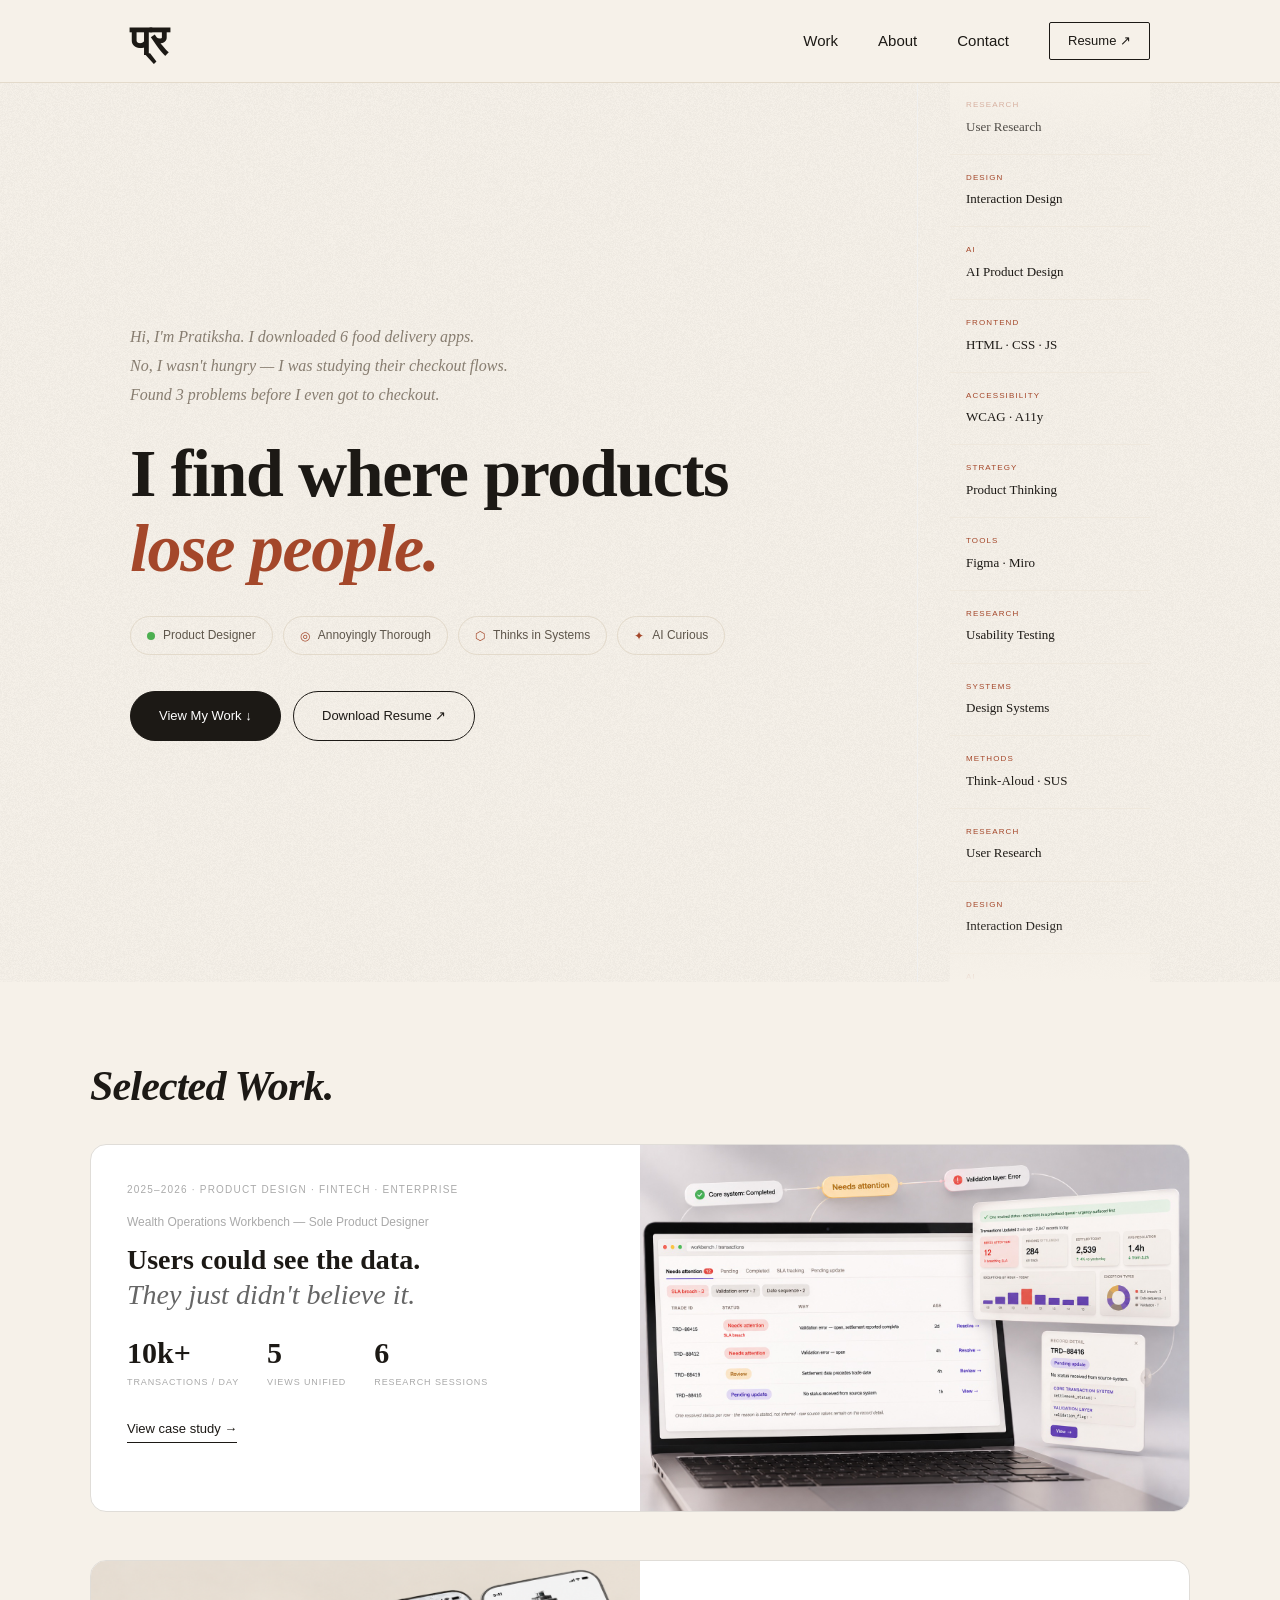
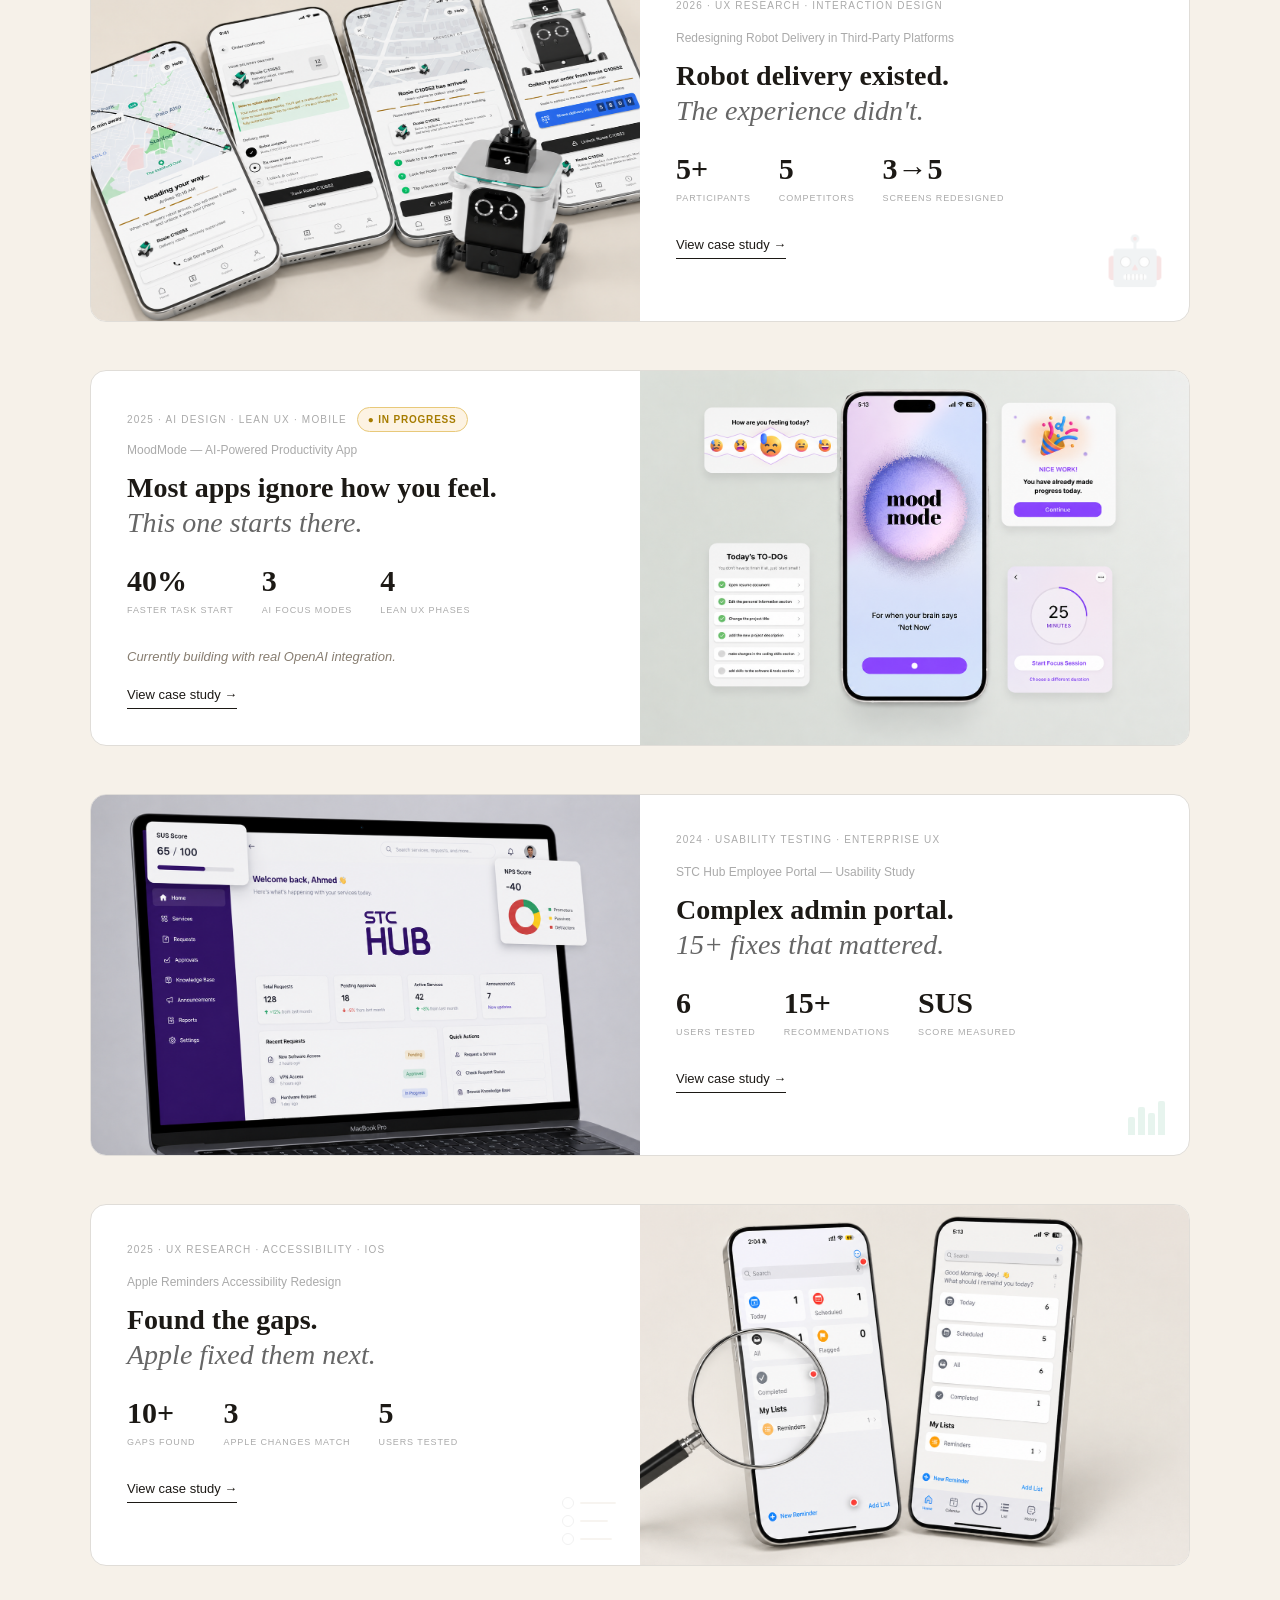
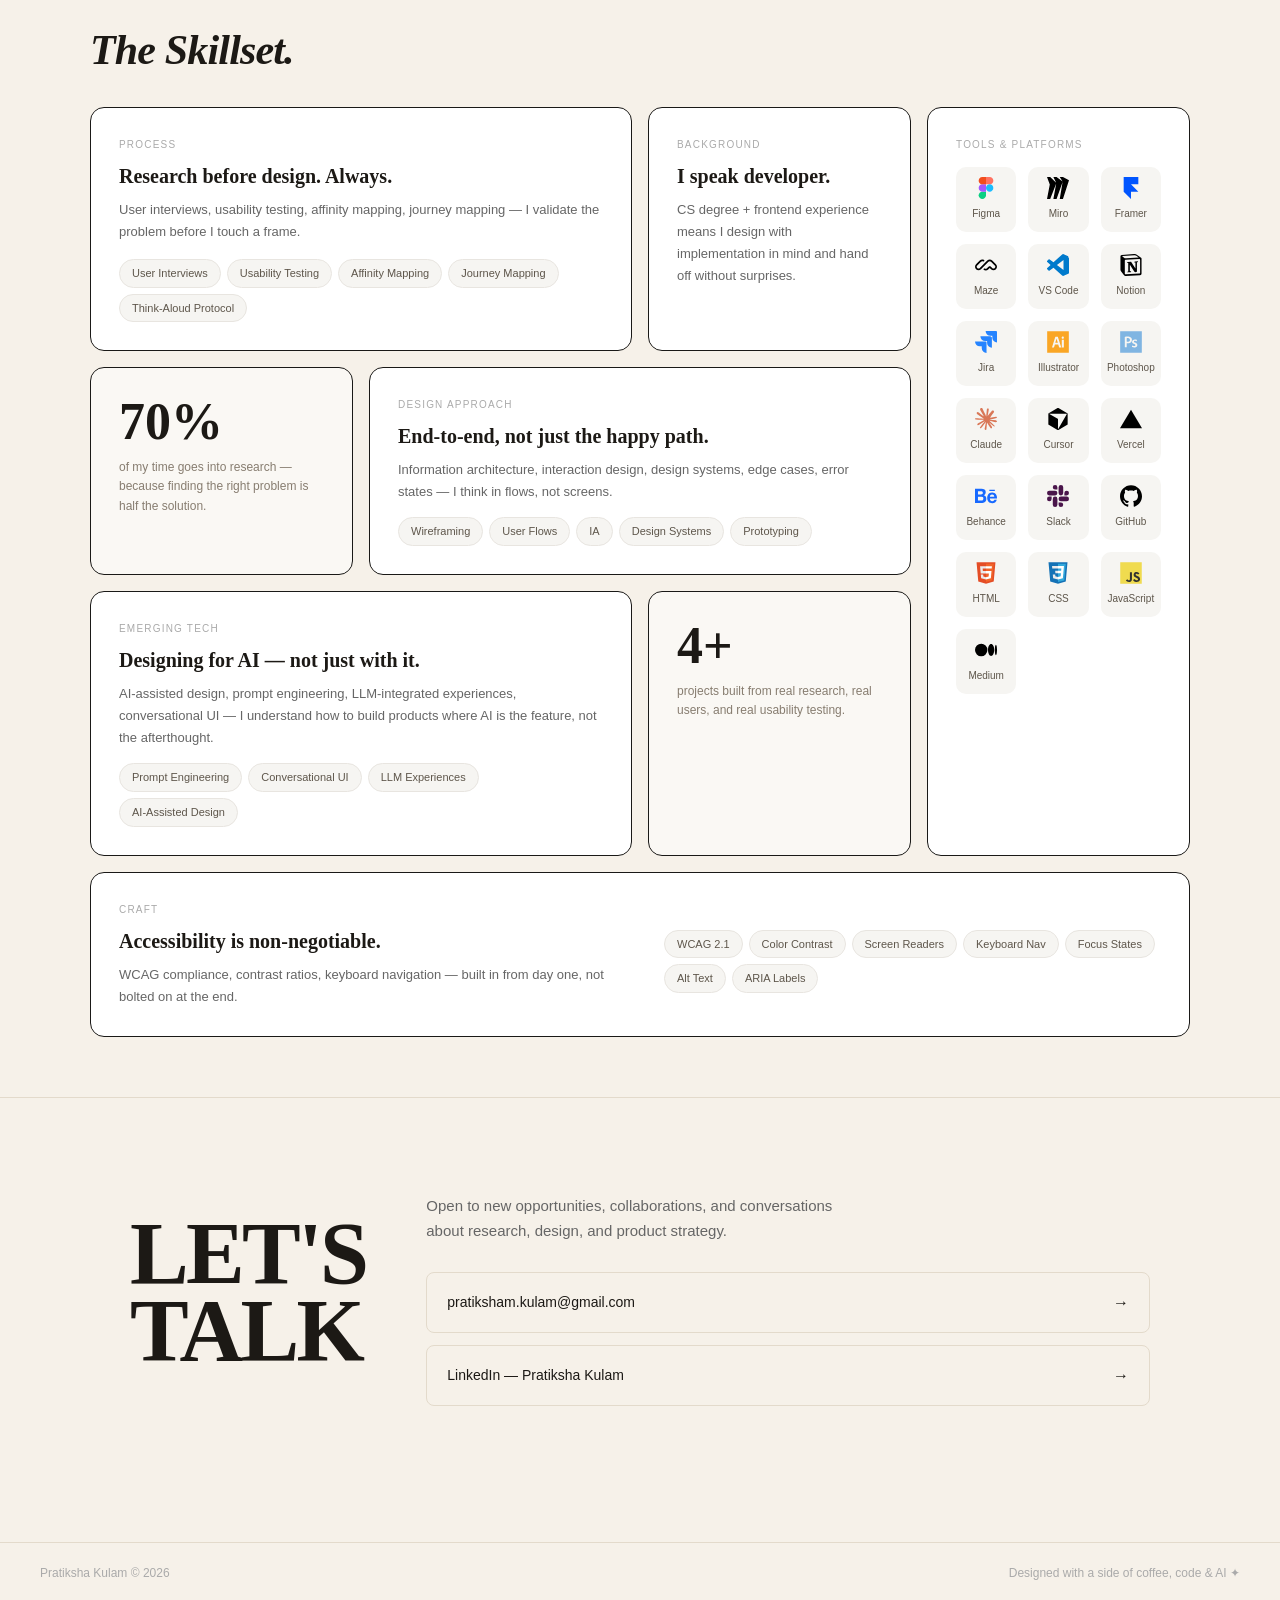
==== commit 431dd2a3: "Add files via upload" ====
--- a/index.html
+++ b/index.html
@@ -109,7 +109,7 @@
             </div>
             <span class="project-cta">View case study →</span>
           </div>
-          <div class="project-media" style="background:#ECE8F7;"><img src="assets/wealth/cover.jpg" alt="Wealth Operations Workbench dashboard: needs-attention count, exceptions by hour and exception types" style="width:100%;height:100%;object-fit:cover;object-position:left top;"></div>
+          <div class="project-media" style="background:#ECE8F7;"><img src="assets/wealth/transaction-dashboard.jpg" alt="Wealth Operations Workbench on a laptop: the needs-attention queue, a dashboard of exception metrics, and a record detail panel showing raw source values" style="width:100%;height:100%;object-fit:cover;object-position:center;"></div>
         </a>
 
         <a class="project-card reveal-card" data-cursor="View" href="case-study-robot.html">
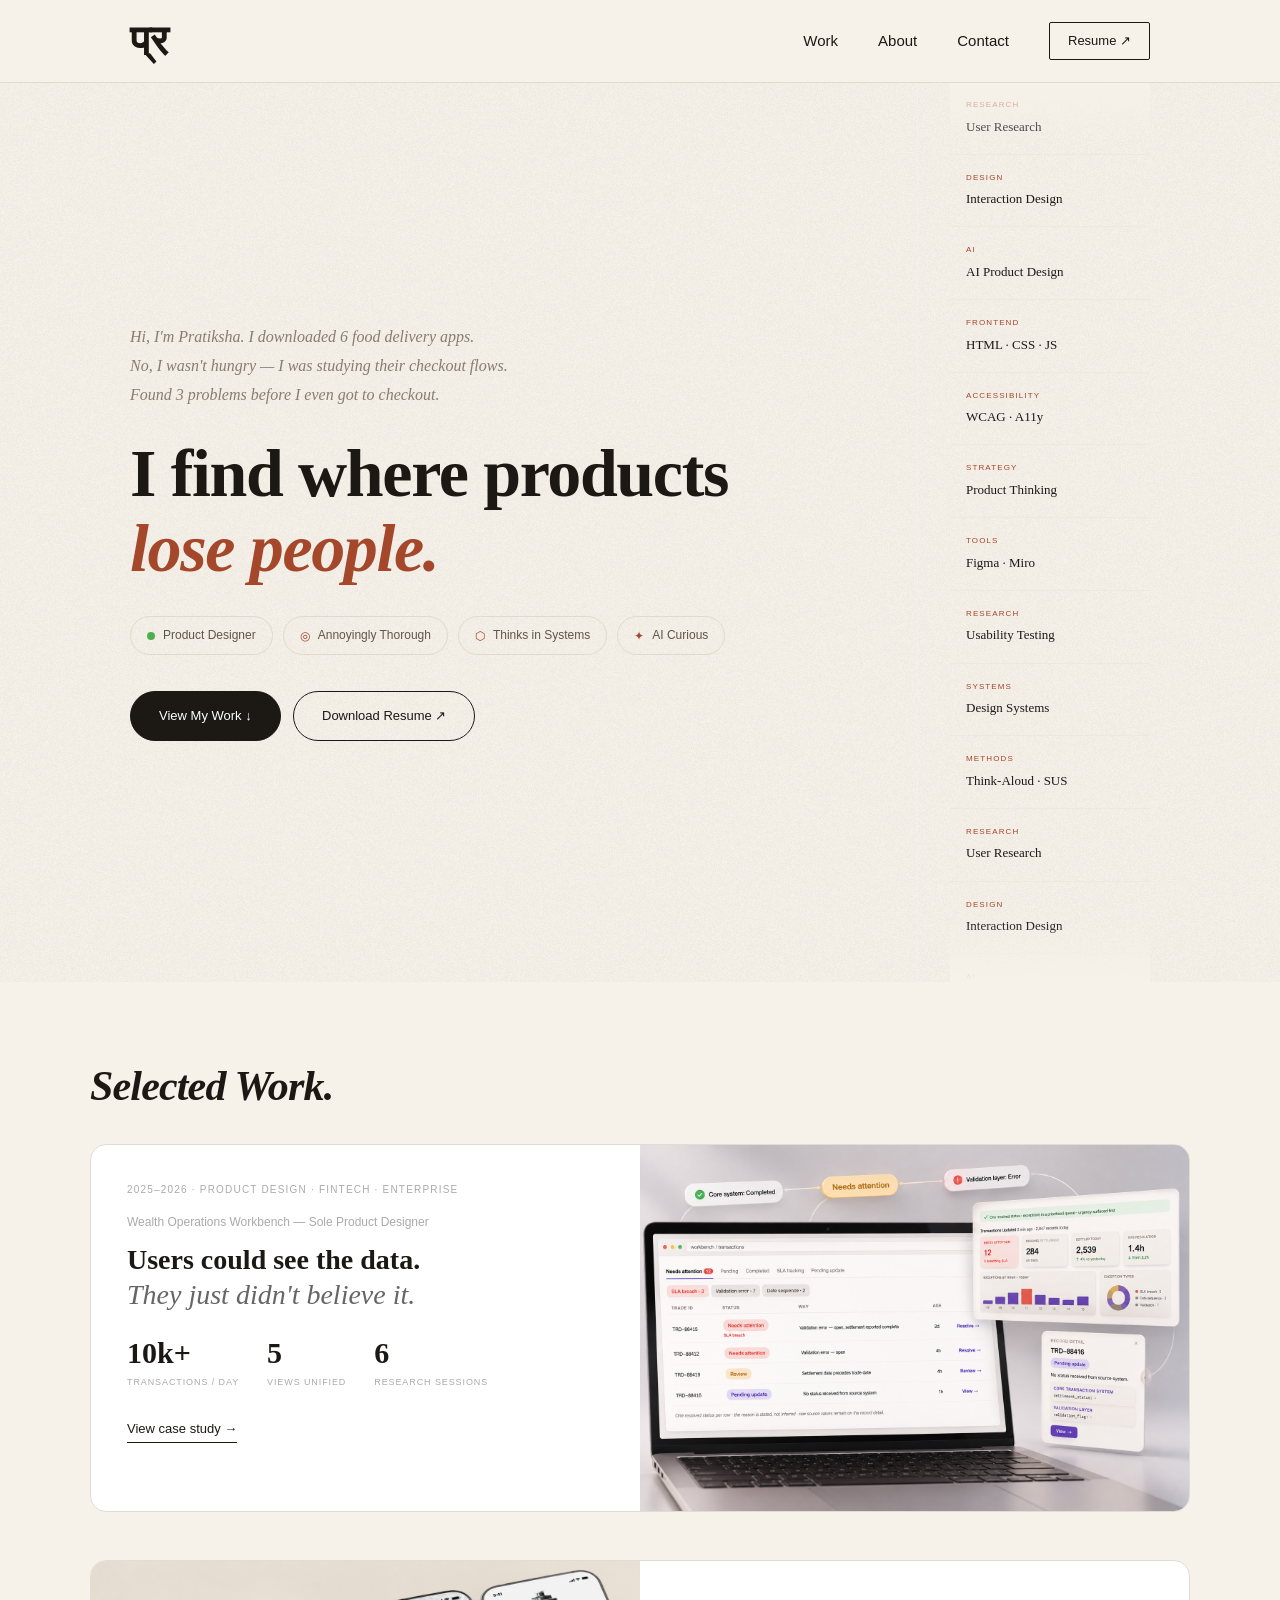
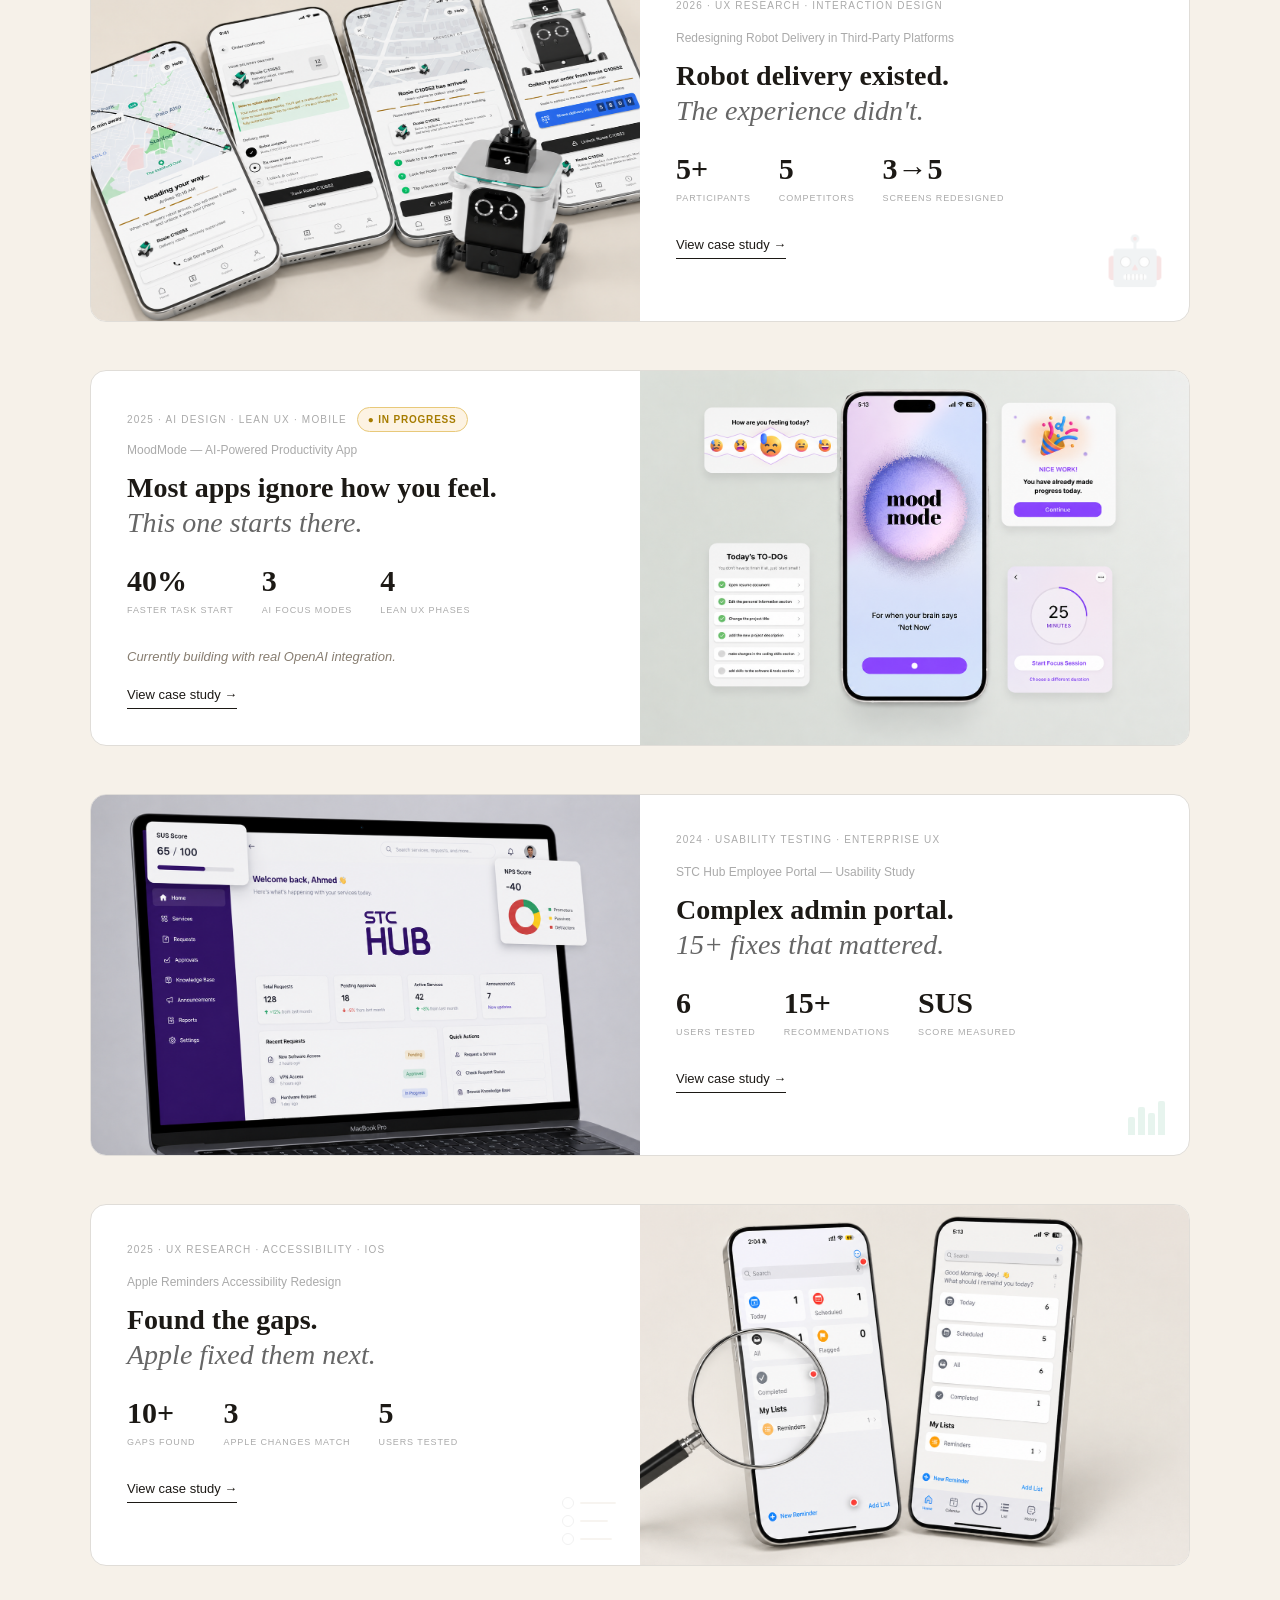
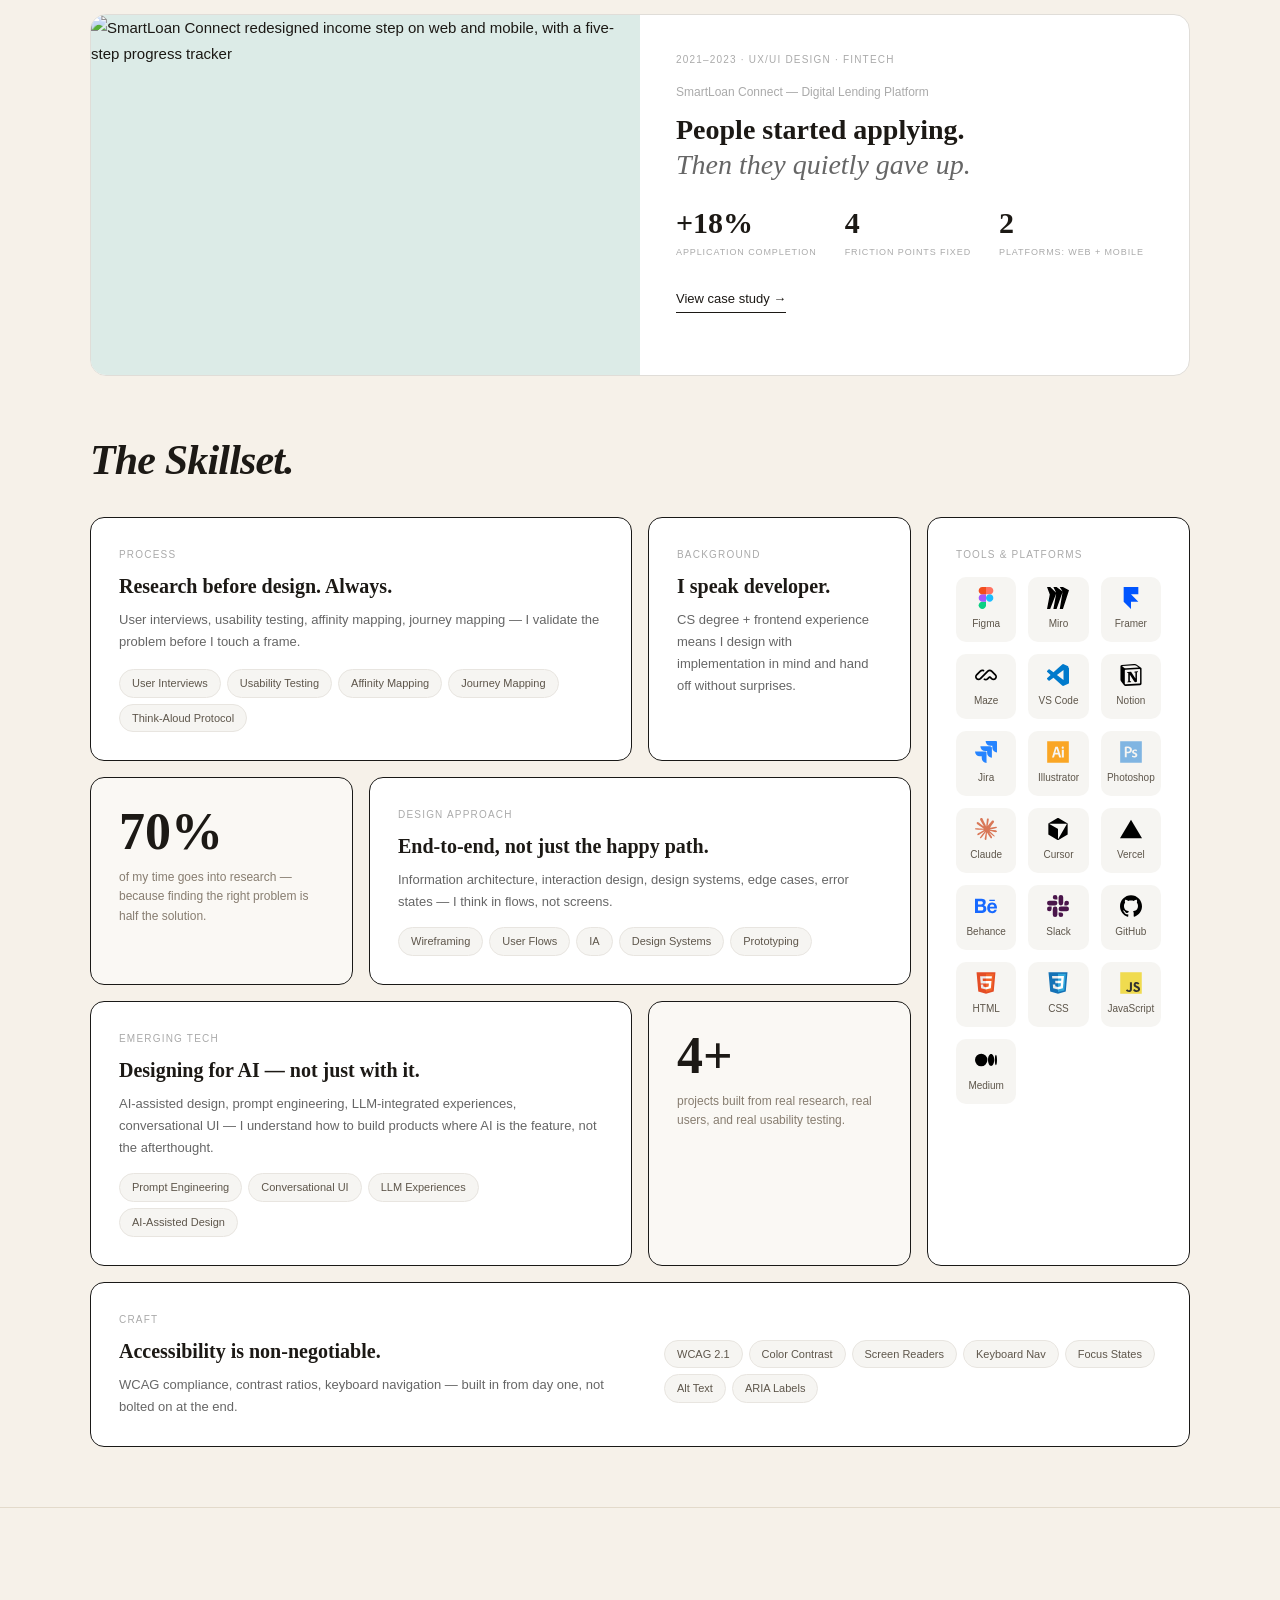
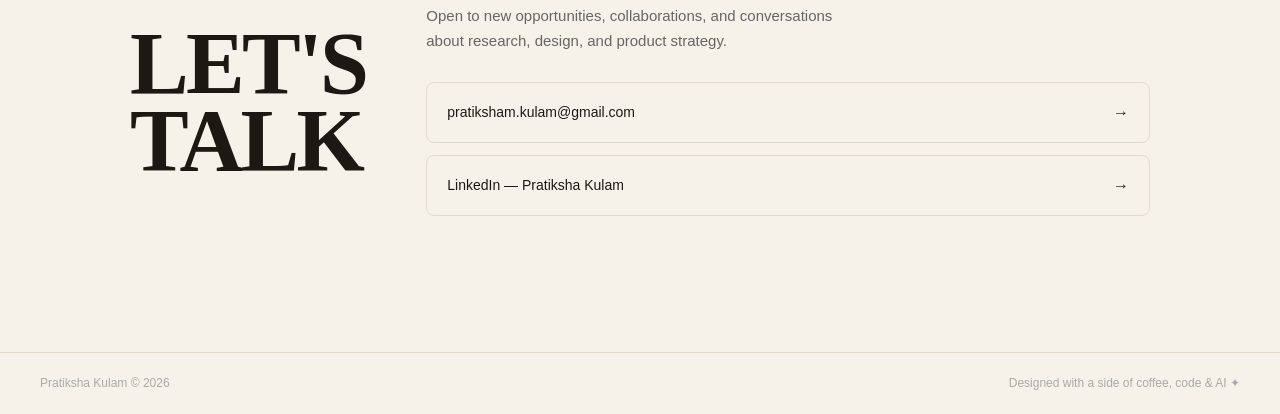
==== commit fb832a79: "Add files via upload" ====
--- a/index.html
+++ b/index.html
@@ -208,6 +208,24 @@
           <div class="project-media" style="background:#E8E8E4;"><img src="apple-project.png" alt="Apple Reminders Redesign" style="width:100%;height:100%;object-fit:cover;"></div>
         </a>
 
+        <a class="project-card reveal-card" data-cursor="View" href="case-study-smartloan.html">
+          <div class="project-media" style="background:#DCEBE7;"><img src="assets/smartloan/cover.jpg" alt="SmartLoan Connect redesigned income step on web and mobile, with a five-step progress tracker" style="width:100%;height:100%;object-fit:cover;object-position:center;"></div>
+          <div class="project-content">
+            <p class="project-context">2021–2023 · UX/UI Design · Fintech</p>
+            <p class="project-subtitle">SmartLoan Connect — Digital Lending Platform</p>
+            <h3 class="project-punchline">
+              <span>People started applying.</span>
+              <span class="project-punchline-italic">Then they quietly gave up.</span>
+            </h3>
+            <div class="project-stats-row">
+              <div class="project-stat"><p class="project-stat-value">+18%</p><p class="project-stat-label">Application completion</p></div>
+              <div class="project-stat"><p class="project-stat-value">4</p><p class="project-stat-label">Friction points fixed</p></div>
+              <div class="project-stat"><p class="project-stat-value">2</p><p class="project-stat-label">Platforms: web + mobile</p></div>
+            </div>
+            <span class="project-cta">View case study →</span>
+          </div>
+        </a>
+
       </div>
     </div>
   </section>
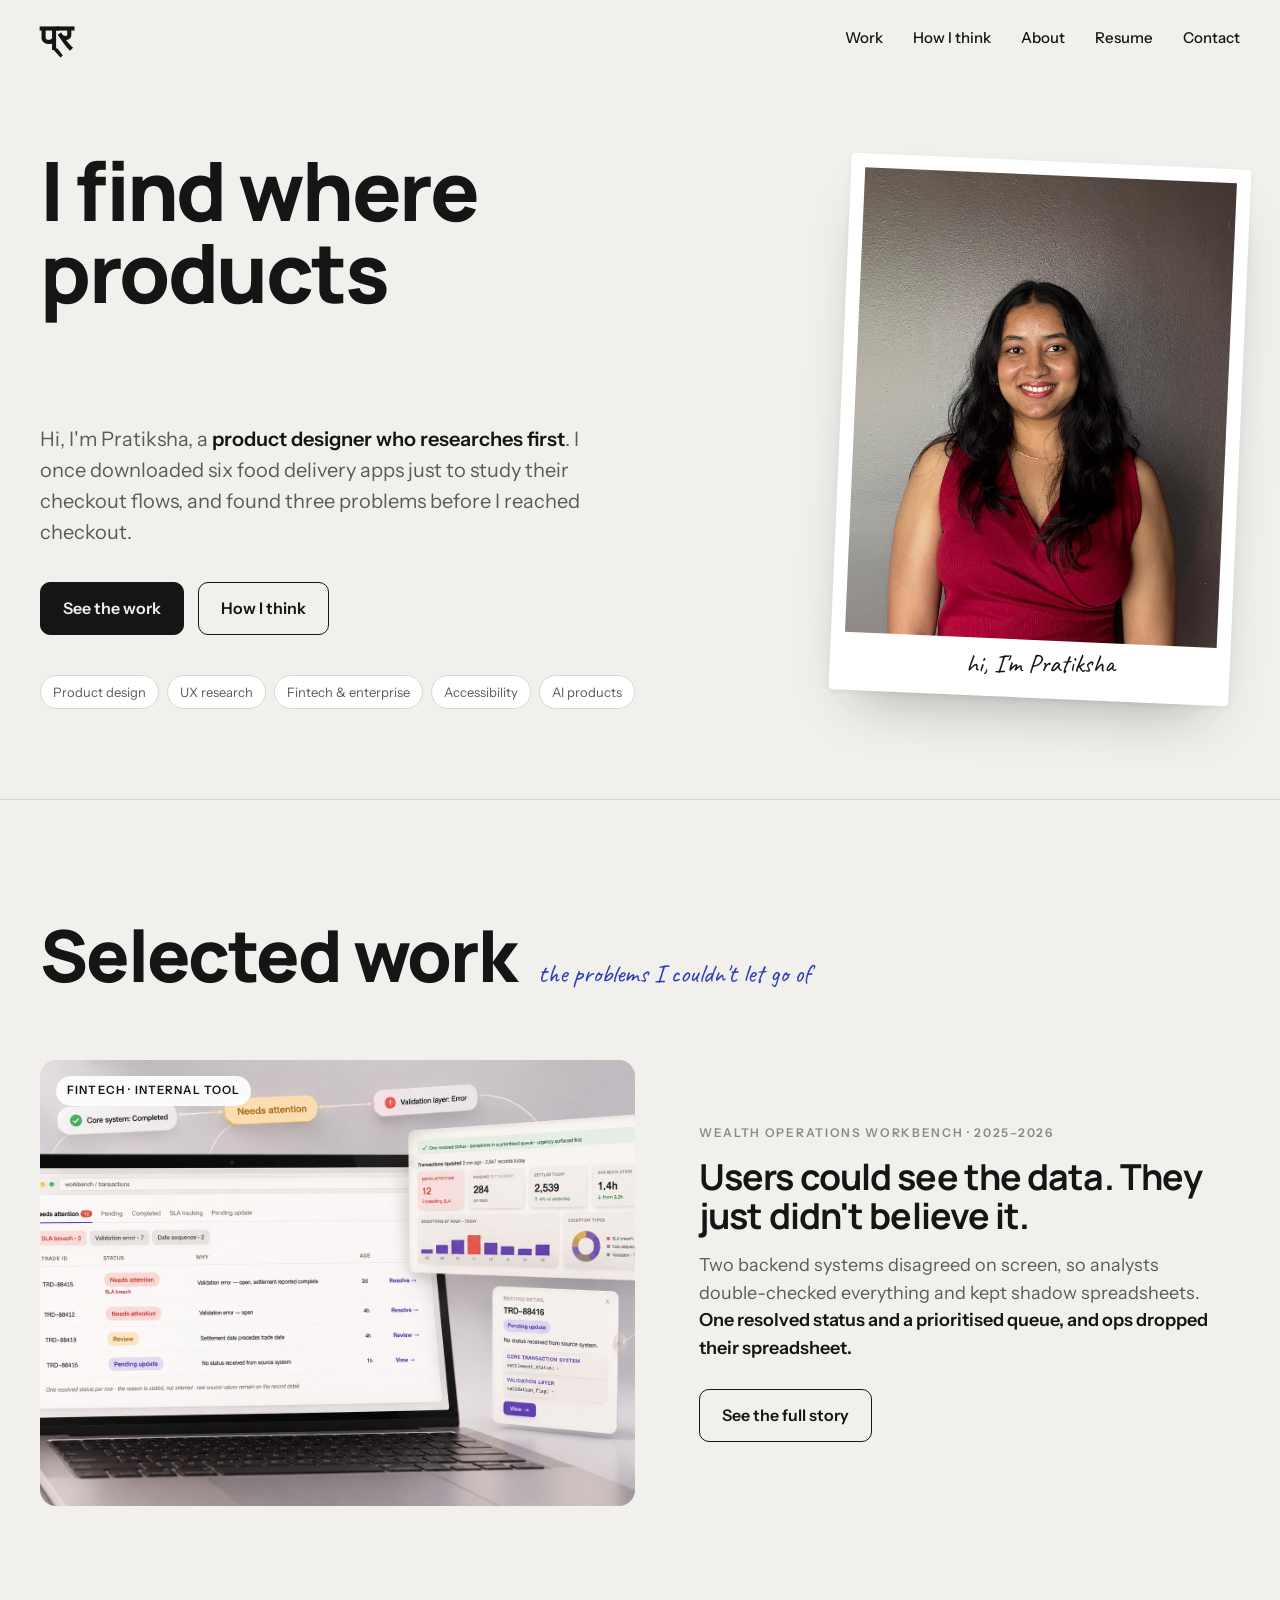
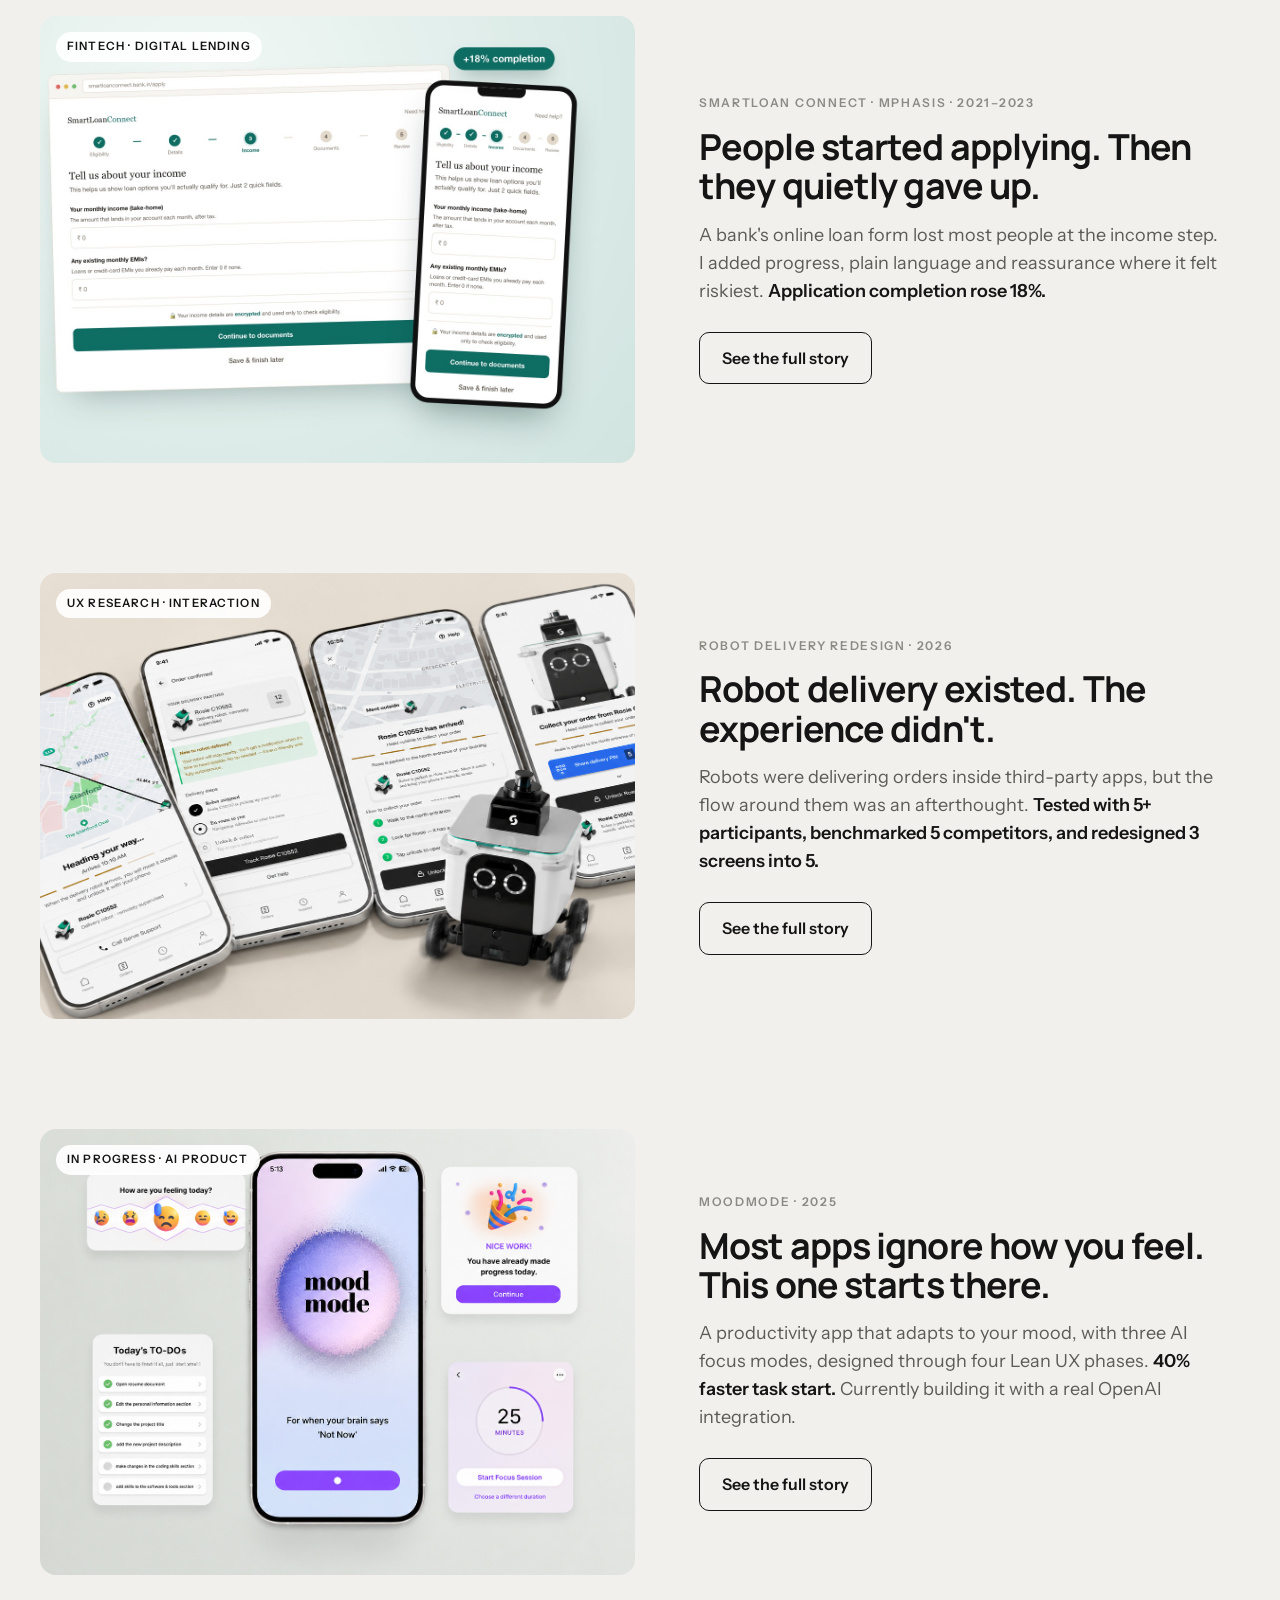
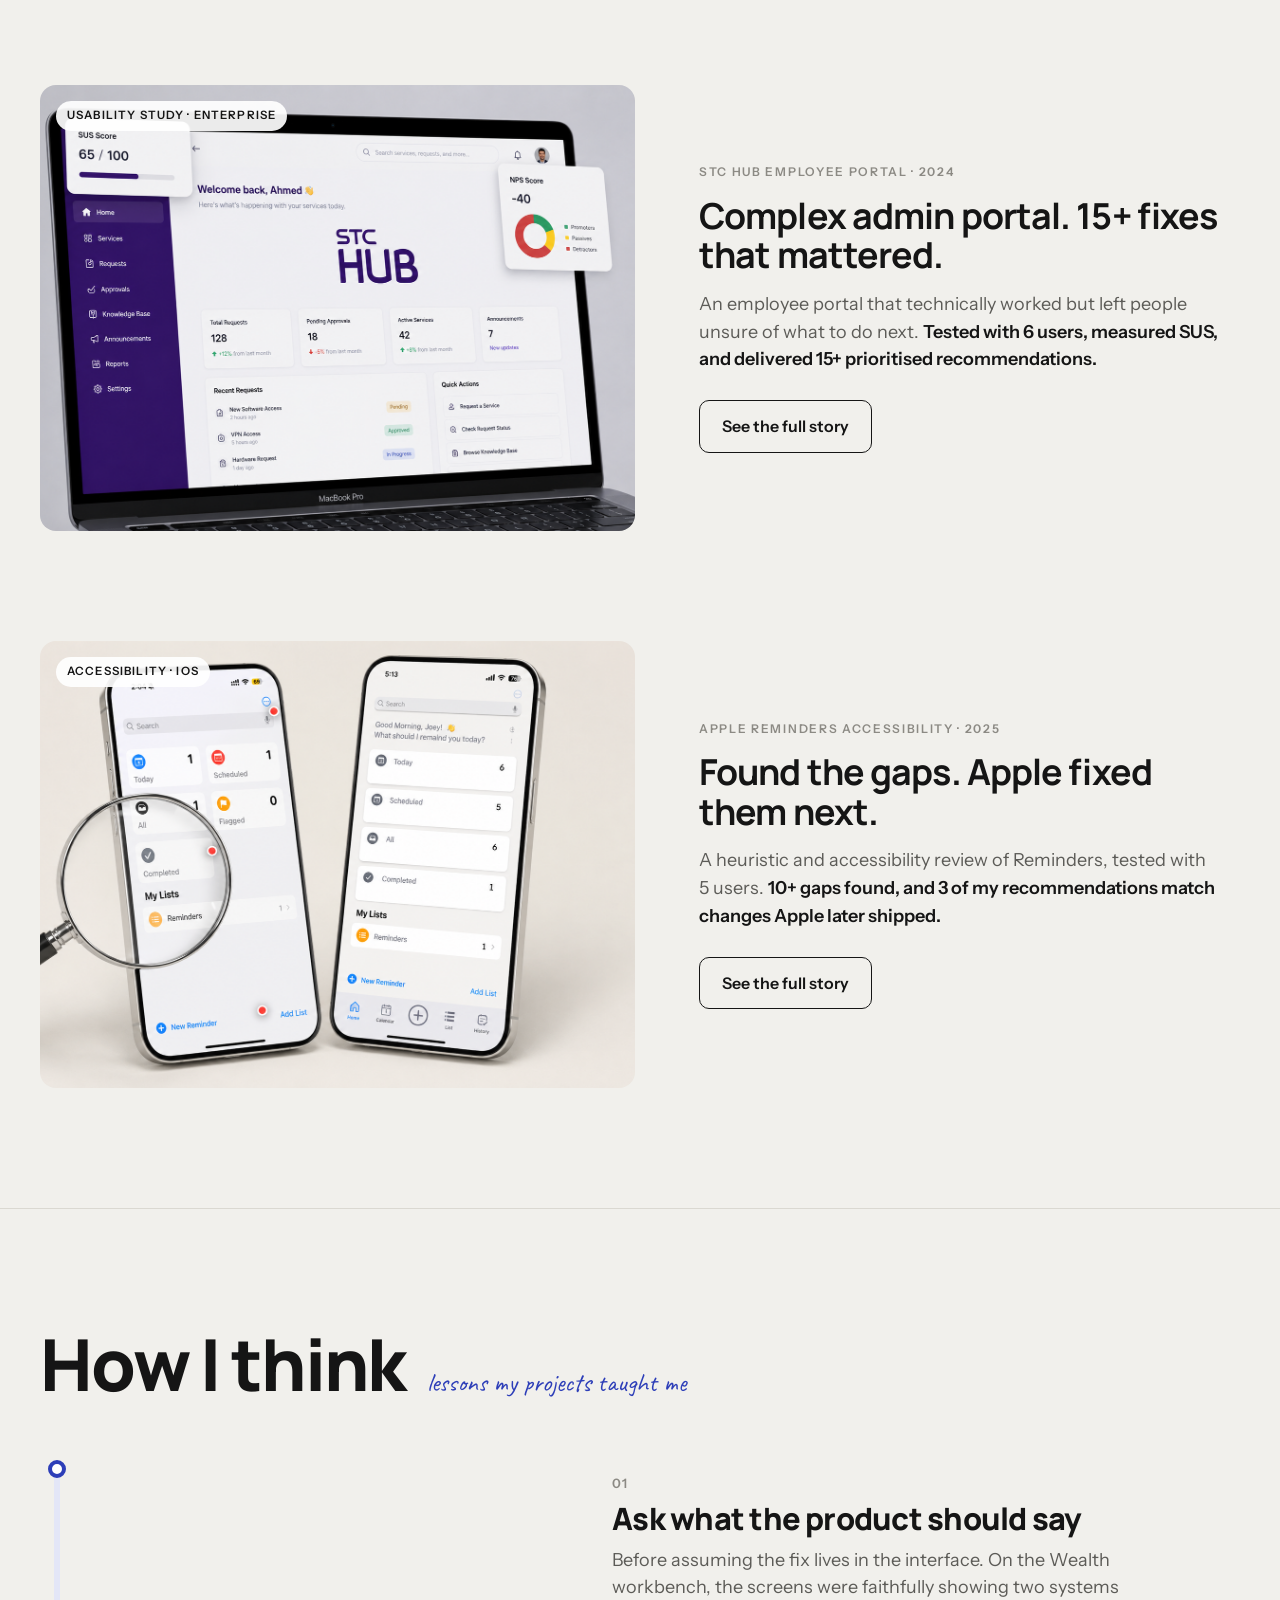
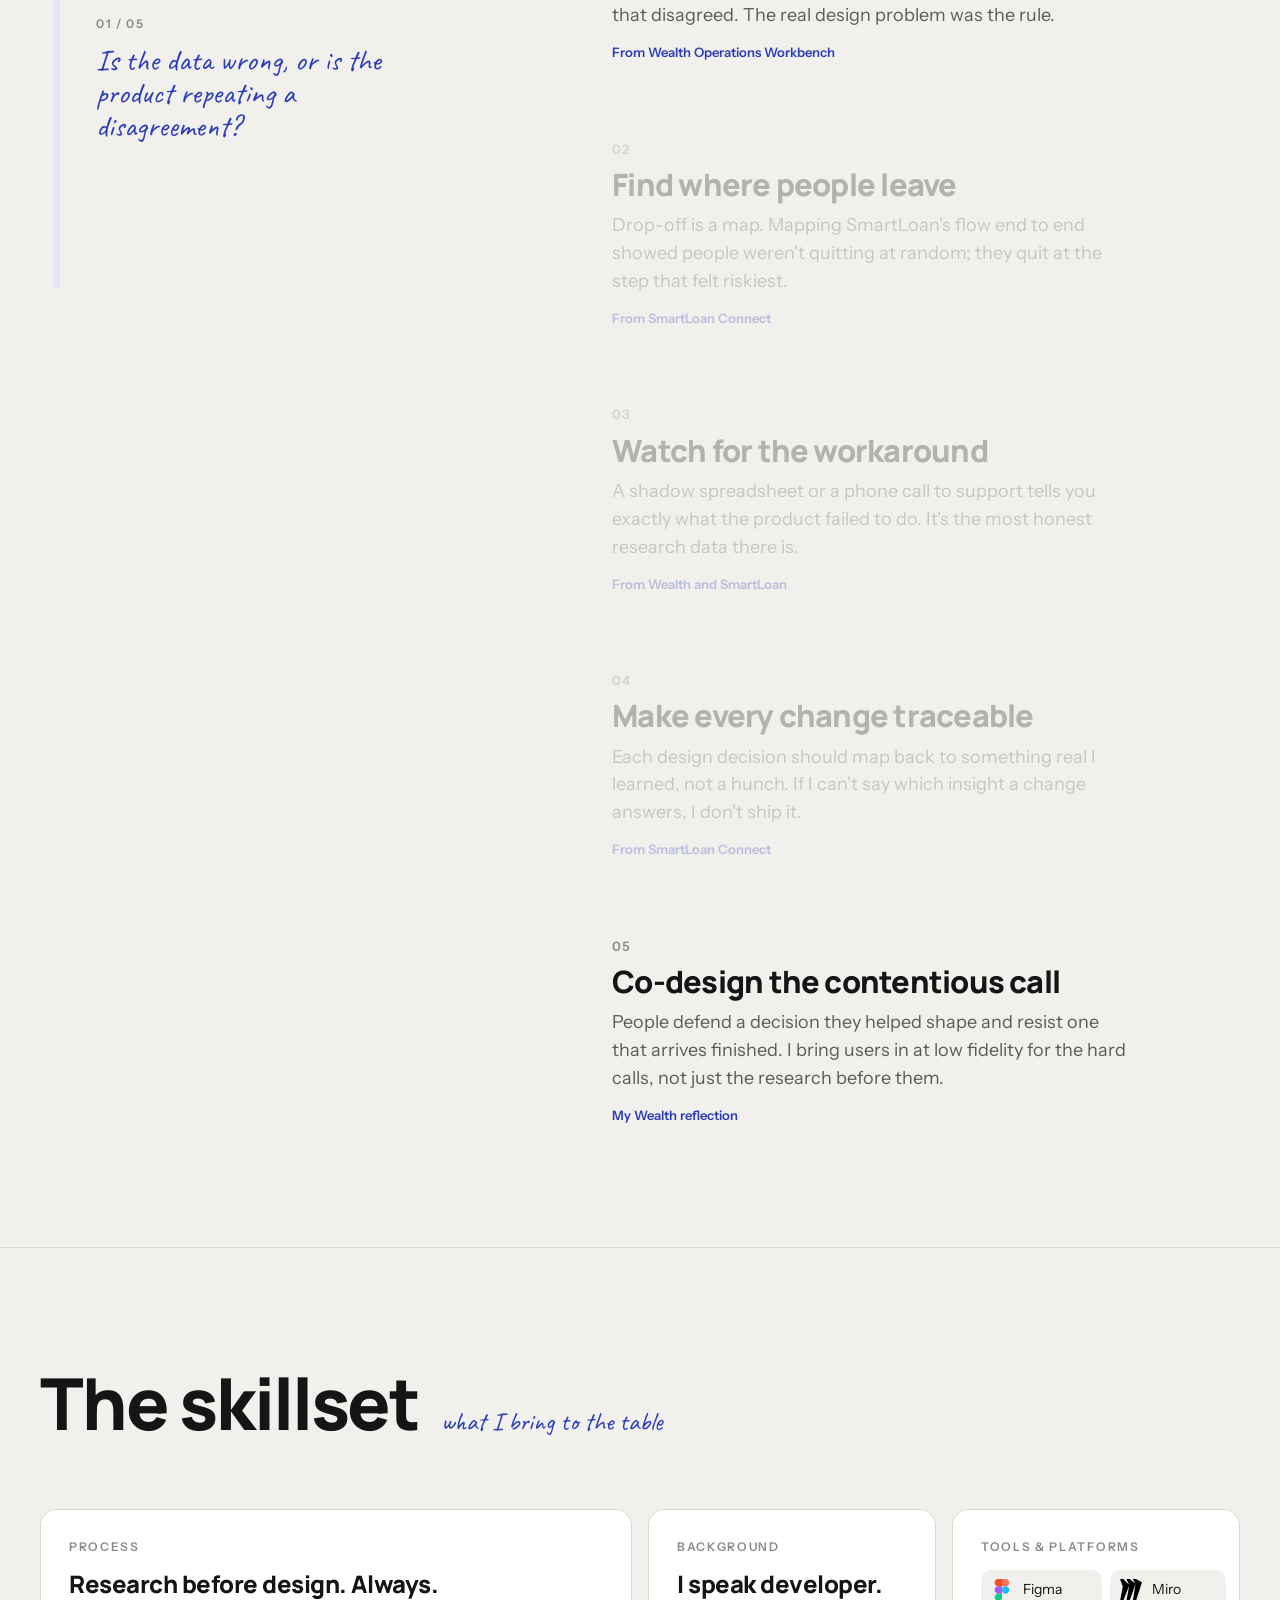
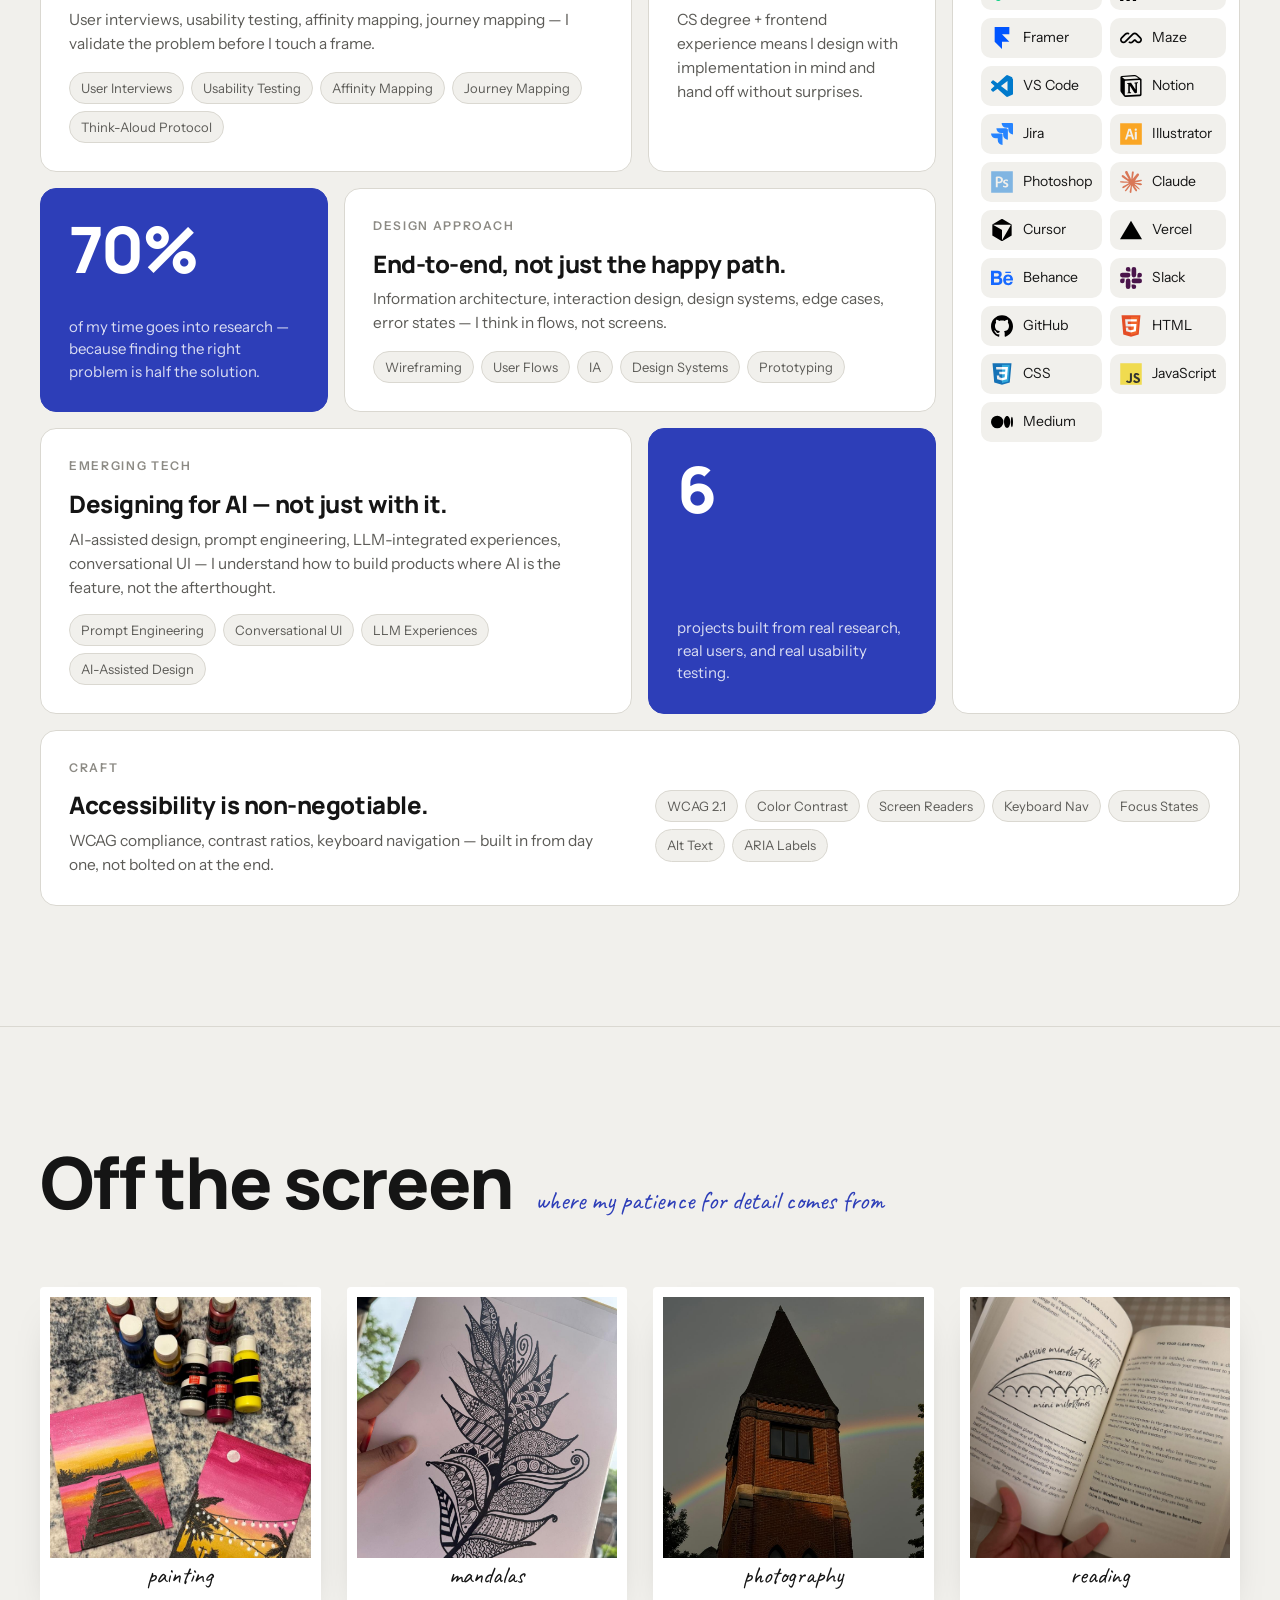
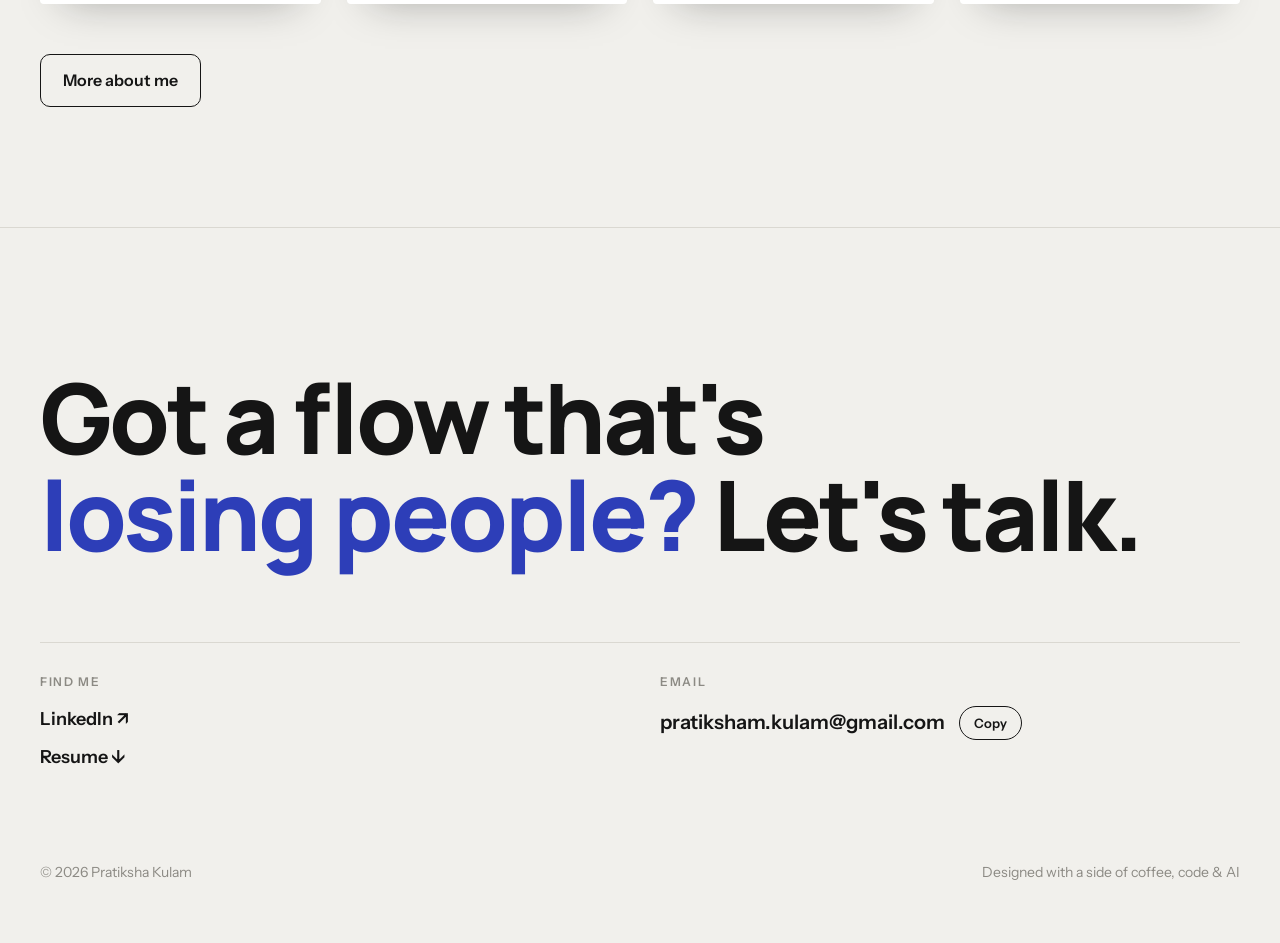
==== commit 31ad0910: "Add files via upload" ====
--- a/index.html
+++ b/index.html
@@ -3,237 +3,144 @@
 <head>
   <meta charset="UTF-8">
   <meta name="viewport" content="width=device-width, initial-scale=1.0">
-  <title>Pratiksha Kulam — Portfolio</title>
-  <link rel="stylesheet" href="style.css">
+  <title>Pratiksha Kulam · Product Designer</title>
+  <meta name="description" content="Pratiksha Kulam, product designer. I find where products lose people, and design what brings them back.">
+  <link rel="preconnect" href="https://fonts.googleapis.com">
+  <link rel="preconnect" href="https://fonts.gstatic.com" crossorigin>
+  <link href="https://fonts.googleapis.com/css2?family=Manrope:wght@700;800&family=Instrument+Sans:wght@400;500;600&family=Caveat:wght@500;600&display=swap" rel="stylesheet">
   <link rel="stylesheet" href="motion.css">
+  <link rel="stylesheet" href="home.css">
 </head>
 <body>
-  <nav class="site-nav site-nav--home" id="siteNav">
-    <div class="nav-shell">
-      <a class="nav-home-logo" href="index.html" style="font-family:Georgia,serif;font-size:42px;font-weight:700;color:#1C1915;text-decoration:none;letter-spacing:-0.5px;line-height:1;">प्र</a>
-      <button class="menu-toggle menu-toggle--home" id="menuToggle" aria-label="Open menu" aria-expanded="false">☰</button>
-      <div class="nav-home-right" id="navMenu">
-        <div class="nav-home-links">
-          <a class="nav-home-link" href="#work">Work</a>
-          <a class="nav-home-link" href="about.html">About</a>
-          <a class="nav-home-link" href="#contact">Contact</a>
-        </div>
-        <a data-magnetic class="nav-home-resume" href="resume.pdf">Resume ↗</a>
-      </div>
-    </div>
-  </nav>
-
-  <header class="home-hero">
-    <canvas class="home-hero__grain" id="grainCanvas" aria-hidden="true"></canvas>
-    <div class="home-hero__shell">
-      <div class="home-hero__cols">
-        <div class="home-hero__left">
-          <!-- CHANGE 2: Line breaks for dramatic effect -->
-          <p class="home-hero__intro">
-            Hi, I'm Pratiksha. I downloaded 6 food delivery apps.<br>
-            No, I wasn't hungry — I was studying their checkout flows.<br>
-            Found 3 problems before I even got to checkout.
-          </p>
-          <h1 class="home-hero__headline reveal-heading">
-            <span class="home-hero__headline-line">I find where products</span>
-            <span class="home-hero__headline-line home-hero__headline-line--cycle">
-              <em class="home-hero__cycle-inner">lose people.</em>
-            </span>
-          </h1>
-          <div class="home-hero__pills">
-            <span class="home-hero__pill"><span class="home-hero__pill-dot-glow" aria-hidden="true"></span>Product Designer</span>
-            <span class="home-hero__pill"><span class="home-hero__pill-icon" aria-hidden="true">◎</span>Annoyingly Thorough</span>
-            <span class="home-hero__pill"><span class="home-hero__pill-icon" aria-hidden="true">⬡</span>Thinks in Systems</span>
-            <span class="home-hero__pill"><span class="home-hero__pill-icon" aria-hidden="true">✦</span>AI Curious</span>
-          </div>
-          <div class="home-hero__ctas">
-            <a data-magnetic class="home-hero__btn home-hero__btn--primary" href="#work">View My Work ↓</a>
-            <a data-magnetic class="home-hero__btn home-hero__btn--secondary" href="resume.pdf">Download Resume ↗</a>
-          </div>
-        </div>
-        <div class="home-hero__divider" aria-hidden="true"></div>
-        <aside class="home-hero__ticker" aria-label="Skills">
-          <div class="home-hero__ticker-fade home-hero__ticker-fade--top"></div>
-          <div class="home-hero__ticker-fade home-hero__ticker-fade--bottom"></div>
-          <div class="home-hero__ticker-viewport">
-            <div class="home-hero__ticker-track">
-              <div class="home-hero__ticker-group">
-                <div class="home-hero__ticker-item"><span class="home-hero__ticker-cat">RESEARCH</span><span class="home-hero__ticker-skill">User Research</span></div>
-                <div class="home-hero__ticker-item"><span class="home-hero__ticker-cat">DESIGN</span><span class="home-hero__ticker-skill">Interaction Design</span></div>
-                <div class="home-hero__ticker-item"><span class="home-hero__ticker-cat">AI</span><span class="home-hero__ticker-skill">AI Product Design</span></div>
-                <div class="home-hero__ticker-item"><span class="home-hero__ticker-cat">FRONTEND</span><span class="home-hero__ticker-skill">HTML · CSS · JS</span></div>
-                <div class="home-hero__ticker-item"><span class="home-hero__ticker-cat">ACCESSIBILITY</span><span class="home-hero__ticker-skill">WCAG · A11y</span></div>
-                <div class="home-hero__ticker-item"><span class="home-hero__ticker-cat">STRATEGY</span><span class="home-hero__ticker-skill">Product Thinking</span></div>
-                <div class="home-hero__ticker-item"><span class="home-hero__ticker-cat">TOOLS</span><span class="home-hero__ticker-skill">Figma · Miro</span></div>
-                <div class="home-hero__ticker-item"><span class="home-hero__ticker-cat">RESEARCH</span><span class="home-hero__ticker-skill">Usability Testing</span></div>
-                <div class="home-hero__ticker-item"><span class="home-hero__ticker-cat">SYSTEMS</span><span class="home-hero__ticker-skill">Design Systems</span></div>
-                <div class="home-hero__ticker-item"><span class="home-hero__ticker-cat">METHODS</span><span class="home-hero__ticker-skill">Think-Aloud · SUS</span></div>
-              </div>
-              <div class="home-hero__ticker-group" aria-hidden="true">
-                <div class="home-hero__ticker-item"><span class="home-hero__ticker-cat">RESEARCH</span><span class="home-hero__ticker-skill">User Research</span></div>
-                <div class="home-hero__ticker-item"><span class="home-hero__ticker-cat">DESIGN</span><span class="home-hero__ticker-skill">Interaction Design</span></div>
-                <div class="home-hero__ticker-item"><span class="home-hero__ticker-cat">AI</span><span class="home-hero__ticker-skill">AI Product Design</span></div>
-                <div class="home-hero__ticker-item"><span class="home-hero__ticker-cat">FRONTEND</span><span class="home-hero__ticker-skill">HTML · CSS · JS</span></div>
-                <div class="home-hero__ticker-item"><span class="home-hero__ticker-cat">ACCESSIBILITY</span><span class="home-hero__ticker-skill">WCAG · A11y</span></div>
-                <div class="home-hero__ticker-item"><span class="home-hero__ticker-cat">STRATEGY</span><span class="home-hero__ticker-skill">Product Thinking</span></div>
-                <div class="home-hero__ticker-item"><span class="home-hero__ticker-cat">TOOLS</span><span class="home-hero__ticker-skill">Figma · Miro</span></div>
-                <div class="home-hero__ticker-item"><span class="home-hero__ticker-cat">RESEARCH</span><span class="home-hero__ticker-skill">Usability Testing</span></div>
-                <div class="home-hero__ticker-item"><span class="home-hero__ticker-cat">SYSTEMS</span><span class="home-hero__ticker-skill">Design Systems</span></div>
-                <div class="home-hero__ticker-item"><span class="home-hero__ticker-cat">METHODS</span><span class="home-hero__ticker-skill">Think-Aloud · SUS</span></div>
-              </div>
-            </div>
-          </div>
-        </aside>
-      </div>
-    </div>
-  </header>
-
-  <section class="section" id="work">
-    <div class="container">
+<a class="skip-link" href="#work">Skip to work</a>
+
+<nav class="nav" id="nav" aria-label="Site">
+  <div class="nav-inner">
+    <a class="logo" href="index.html" aria-label="Home">प्र</a>
+    <button class="menu-btn" id="menuBtn" aria-label="Open menu" aria-expanded="false">☰</button>
+    <ul class="nav-links" id="navLinks">
+      <li><a href="#work">Work</a></li>
+      <li><a href="#think">How I think</a></li>
+      <li><a href="about.html">About</a></li>
+      <li><a href="resume.pdf">Resume</a></li>
+      <li><a href="#contact">Contact</a></li>
+    </ul>
+  </div>
+</nav>
+
+<header class="hero">
+  <div class="wrap hero-grid">
+    <div>
+      <h1 class="h1" data-reveal>I find where products <span class="cycle" id="cycle"><span>lose people.</span></span></h1>
+      <p class="lead" data-reveal style="--d:.15s">Hi, I'm Pratiksha, a <strong>product designer who researches first</strong>. I once downloaded six food delivery apps just to study their checkout flows, and found three problems before I reached checkout.</p>
+      <div class="hero-ctas" data-reveal style="--d:.3s">
+        <a class="btn btn-dark" href="#work" data-magnetic>See the work</a>
+        <a class="btn btn-line" href="#think" data-magnetic>How I think</a>
+      </div>
+      <div class="hero-tags" data-reveal style="--d:.45s">
+        <span class="tag">Product design</span><span class="tag">UX research</span><span class="tag">Fintech &amp; enterprise</span><span class="tag">Accessibility</span><span class="tag">AI products</span>
+      </div>
+    </div>
+    <figure class="photo" data-reveal="scale" style="margin:0">
+      <div class="photo-frame"><img src="prof-me1.jpeg" alt="Pratiksha Kulam"></div>
+      <figcaption class="photo-cap">hi, I'm Pratiksha</figcaption>
+    </figure>
+  </div>
+</header>
+
+<main>
+<section class="section" id="work">
+  <div class="wrap">
+    <div class="sec-head"><h2 class="h2" data-reveal>Selected work</h2><span class="scribble" data-reveal>the problems I couldn't let go of</span></div>
+    <div class="rows">
+
+      <article class="row" data-reveal>
+        <a class="row-media" href="case-study-wealth.html" data-cursor="View" style="background:#ECE8F7"><img src="assets/wealth/transaction-dashboard.jpg" alt="Wealth Operations Workbench on a laptop with the exception queue and record detail"><span class="row-badge">Fintech · Internal tool</span></a>
+        <div class="row-copy">
+          <span class="label">Wealth Operations Workbench · 2025–2026</span>
+          <h3 class="h3">Users could see the data. They just didn't believe it.</h3>
+          <p>Two backend systems disagreed on screen, so analysts double-checked everything and kept shadow spreadsheets. <strong>One resolved status and a prioritised queue, and ops dropped their spreadsheet.</strong></p>
+          <a class="btn btn-line" href="case-study-wealth.html">See the full story</a>
+        </div>
+      </article>
+
+      <article class="row" data-reveal>
+        <a class="row-media" href="case-study-smartloan.html" data-cursor="View" style="background:#DCEBE7"><img src="cover.jpg" alt="SmartLoan Connect redesigned income step on web and mobile"><span class="row-badge">Fintech · Digital lending</span></a>
+        <div class="row-copy">
+          <span class="label">SmartLoan Connect · Mphasis · 2021–2023</span>
+          <h3 class="h3">People started applying. Then they quietly gave up.</h3>
+          <p>A bank's online loan form lost most people at the income step. I added progress, plain language and reassurance where it felt riskiest. <strong>Application completion rose 18%.</strong></p>
+          <a class="btn btn-line" href="case-study-smartloan.html">See the full story</a>
+        </div>
+      </article>
+
+      <article class="row" data-reveal>
+        <a class="row-media" href="case-study-robot.html" data-cursor="View" style="background:#E8E4DC"><img src="robot-%20project.png" alt="Robot delivery screens in a third-party delivery app"><span class="row-badge">UX research · Interaction</span></a>
+        <div class="row-copy">
+          <span class="label">Robot delivery redesign · 2026</span>
+          <h3 class="h3">Robot delivery existed. The experience didn't.</h3>
+          <p>Robots were delivering orders inside third-party apps, but the flow around them was an afterthought. <strong>Tested with 5+ participants, benchmarked 5 competitors, and redesigned 3 screens into 5.</strong></p>
+          <a class="btn btn-line" href="case-study-robot.html">See the full story</a>
+        </div>
+      </article>
+
+      <article class="row" data-reveal>
+        <a class="row-media" href="case-study-moodmode.html" data-cursor="View" style="background:#E4E8E4"><img src="moodmode_project2.png" alt="MoodMode app screens"><span class="row-badge">In progress · AI product</span></a>
+        <div class="row-copy">
+          <span class="label">MoodMode · 2025</span>
+          <h3 class="h3">Most apps ignore how you feel. This one starts there.</h3>
+          <p>A productivity app that adapts to your mood, with three AI focus modes, designed through four Lean UX phases. <strong>40% faster task start.</strong> Currently building it with a real OpenAI integration.</p>
+          <a class="btn btn-line" href="case-study-moodmode.html">See the full story</a>
+        </div>
+      </article>
+
+      <article class="row" data-reveal>
+        <a class="row-media" href="case-study-stc.html" data-cursor="View" style="background:#E4E4E8"><img src="stc%20hub_2.png" alt="STC Hub employee portal dashboard"><span class="row-badge">Usability study · Enterprise</span></a>
+        <div class="row-copy">
+          <span class="label">STC Hub employee portal · 2024</span>
+          <h3 class="h3">Complex admin portal. 15+ fixes that mattered.</h3>
+          <p>An employee portal that technically worked but left people unsure of what to do next. <strong>Tested with 6 users, measured SUS, and delivered 15+ prioritised recommendations.</strong></p>
+          <a class="btn btn-line" href="case-study-stc.html">See the full story</a>
+        </div>
+      </article>
+
+      <article class="row" data-reveal>
+        <a class="row-media" href="case-study-apple.html" data-cursor="View" style="background:#E8E8E4"><img src="apple-project.png" alt="Apple Reminders accessibility audit"><span class="row-badge">Accessibility · iOS</span></a>
+        <div class="row-copy">
+          <span class="label">Apple Reminders accessibility · 2025</span>
+          <h3 class="h3">Found the gaps. Apple fixed them next.</h3>
+          <p>A heuristic and accessibility review of Reminders, tested with 5 users. <strong>10+ gaps found, and 3 of my recommendations match changes Apple later shipped.</strong></p>
+          <a class="btn btn-line" href="case-study-apple.html">See the full story</a>
+        </div>
+      </article>
+
+    </div>
+  </div>
+</section>
+
+<section class="section" id="think">
+  <div class="wrap">
+    <div class="sec-head"><h2 class="h2" data-reveal>How I think</h2><span class="scribble" data-reveal>lessons my projects taught me</span></div>
+    <div class="think">
+      <div class="think-rail" aria-hidden="true">
+        <div class="rail"><div class="rail-fill"></div><div class="rail-dot"></div></div>
+        <div class="rail-note"><span class="label" id="railNum">01 / 05</span><span class="scribble" id="railQ">Is the data wrong, or is the product repeating a disagreement?</span></div>
+      </div>
+      <ol class="principles" id="principles">
+        <li class="principle on" data-q="Is the data wrong, or is the product repeating a disagreement?"><span class="num">01</span><h3>Ask what the product should say</h3><p>Before assuming the fix lives in the interface. On the Wealth workbench, the screens were faithfully showing two systems that disagreed. The real design problem was the rule.</p><span class="from">From Wealth Operations Workbench</span></li>
+        <li class="principle" data-q="Where exactly do people leave, and why there?"><span class="num">02</span><h3>Find where people leave</h3><p>Drop-off is a map. Mapping SmartLoan's flow end to end showed people weren't quitting at random; they quit at the step that felt riskiest.</p><span class="from">From SmartLoan Connect</span></li>
+        <li class="principle" data-q="What are people doing outside the product?"><span class="num">03</span><h3>Watch for the workaround</h3><p>A shadow spreadsheet or a phone call to support tells you exactly what the product failed to do. It's the most honest research data there is.</p><span class="from">From Wealth and SmartLoan</span></li>
+        <li class="principle" data-q="Which insight does this change answer?"><span class="num">04</span><h3>Make every change traceable</h3><p>Each design decision should map back to something real I learned, not a hunch. If I can't say which insight a change answers, I don't ship it.</p><span class="from">From SmartLoan Connect</span></li>
+        <li class="principle" data-q="Who needs to be in the room for this call?"><span class="num">05</span><h3>Co-design the contentious call</h3><p>People defend a decision they helped shape and resist one that arrives finished. I bring users in at low fidelity for the hard calls, not just the research before them.</p><span class="from">My Wealth reflection</span></li>
+      </ol>
+    </div>
+  </div>
+</section>
+
+  <section class="section section-skillset" id="skills">
+  <div class="wrap">
       <!-- CHANGE 3: Italic heading -->
-      <h2 class="work-section-heading reveal-heading"><em>Selected Work.</em></h2>
-      <div class="work-list">
-
-        <a class="project-card reveal-card" data-cursor="View" href="case-study-wealth.html">
-          <div class="project-content">
-            <p class="project-context">2025–2026 · Product Design · Fintech · Enterprise</p>
-            <p class="project-subtitle">Wealth Operations Workbench — Sole Product Designer</p>
-            <h3 class="project-punchline">
-              <span>Users could see the data.</span>
-              <span class="project-punchline-italic">They just didn't believe it.</span>
-            </h3>
-            <div class="project-stats-row">
-              <div class="project-stat"><p class="project-stat-value">10k+</p><p class="project-stat-label">Transactions / day</p></div>
-              <div class="project-stat"><p class="project-stat-value">5</p><p class="project-stat-label">Views unified</p></div>
-              <div class="project-stat"><p class="project-stat-value">6</p><p class="project-stat-label">Research sessions</p></div>
-            </div>
-            <span class="project-cta">View case study →</span>
-          </div>
-          <div class="project-media" style="background:#ECE8F7;"><img src="assets/wealth/transaction-dashboard.jpg" alt="Wealth Operations Workbench on a laptop: the needs-attention queue, a dashboard of exception metrics, and a record detail panel showing raw source values" style="width:100%;height:100%;object-fit:cover;object-position:center;"></div>
-        </a>
-
-        <a class="project-card reveal-card" data-cursor="View" href="case-study-robot.html">
-          <div class="project-media" style="background:#E8E4DC;"><img src="robot- project.png" alt="Robot Delivery Redesign" style="width:100%;height:100%;object-fit:cover;"></div>
-          <div class="project-content">
-            <p class="project-context">2026 · UX Research · Interaction Design</p>
-            <p class="project-subtitle">Redesigning Robot Delivery in Third-Party Platforms</p>
-            <h3 class="project-punchline">
-              <span>Robot delivery existed.</span>
-              <span class="project-punchline-italic">The experience didn't.</span>
-            </h3>
-            <div class="project-stats-row">
-              <div class="project-stat"><p class="project-stat-value">5+</p><p class="project-stat-label">Participants</p></div>
-              <div class="project-stat"><p class="project-stat-value">5</p><p class="project-stat-label">Competitors</p></div>
-              <!-- CHANGE 4: Robot stat updated -->
-              <div class="project-stat"><p class="project-stat-value">3→5</p><p class="project-stat-label">Screens redesigned</p></div>
-            </div>
-            <span class="project-cta">View case study →</span>
-            <div class="corner-robot" aria-hidden="true">🤖</div>
-          </div>
-        </a>
-
-        <a class="project-card reveal-card" data-cursor="View" href="case-study-moodmode.html">
-  <div class="project-content">
-    <div style="display:flex;align-items:center;gap:10px;margin-bottom:8px;">
-      <p class="project-context" style="margin:0;">2025 · AI Design · Lean UX · Mobile</p>
-      <span style="display:inline-flex;align-items:center;gap:5px;background:#FDF3E3;border:1px solid #E8C97A;color:#A67C00;font-family:'Helvetica Neue',sans-serif;font-size:10px;font-weight:600;letter-spacing:0.08em;text-transform:uppercase;padding:3px 10px;border-radius:20px;">
-        ● In Progress
-      </span>
-    </div>
-    <p class="project-subtitle">MoodMode — AI-Powered Productivity App</p>
-    <h3 class="project-punchline">
-      <span>Most apps ignore how you feel.</span>
-      <span class="project-punchline-italic">This one starts there.</span>
-    </h3>
-    <div class="project-stats-row">
-      <div class="project-stat"><p class="project-stat-value">40%</p><p class="project-stat-label">Faster task start</p></div>
-      <div class="project-stat"><p class="project-stat-value">3</p><p class="project-stat-label">AI focus modes</p></div>
-      <div class="project-stat"><p class="project-stat-value">4</p><p class="project-stat-label">Lean UX phases</p></div>
-    </div>
-    <p style="font-family:'Helvetica Neue',sans-serif;font-size:13px;color:#877D70;margin:0 0 16px;font-style:italic;">Currently building with real OpenAI integration.</p>
-    <span class="project-cta">View case study →</span>
-    <div class="corner-moods" aria-hidden="true">
-      <span class="corner-mood corner-mood-1">😌</span>
-      <span class="corner-mood corner-mood-2">😤</span>
-      <span class="corner-mood corner-mood-3">😴</span>
-    </div>
-  </div>
-  <div class="project-media" style="background:#E4E8E4;"><img src="moodmode_project2.png" alt="MoodMode App" style="width:100%;height:100%;object-fit:cover;"></div>
-</a>
-
-        <a class="project-card reveal-card" data-cursor="View" href="case-study-stc.html">
-          <div class="project-media" style="background:#E4E4E8;"><img src="stc hub_2.png" alt="STC Hub Portal" style="width:100%;height:100%;object-fit:cover;"></div>
-          <div class="project-content">
-            <p class="project-context">2024 · Usability Testing · Enterprise UX</p>
-            <p class="project-subtitle">STC Hub Employee Portal — Usability Study</p>
-            <h3 class="project-punchline">
-              <span>Complex admin portal.</span>
-              <span class="project-punchline-italic">15+ fixes that mattered.</span>
-            </h3>
-            <div class="project-stats-row">
-              <div class="project-stat"><p class="project-stat-value">6</p><p class="project-stat-label">Users tested</p></div>
-              <div class="project-stat"><p class="project-stat-value">15+</p><p class="project-stat-label">Recommendations</p></div>
-              <div class="project-stat"><p class="project-stat-value">SUS</p><p class="project-stat-label">Score measured</p></div>
-            </div>
-            <span class="project-cta">View case study →</span>
-            <div class="corner-bars" aria-hidden="true">
-              <span class="corner-bar corner-bar-1"></span>
-              <span class="corner-bar corner-bar-2"></span>
-              <span class="corner-bar corner-bar-3"></span>
-              <span class="corner-bar corner-bar-4"></span>
-            </div>
-          </div>
-        </a>
-
-        <a class="project-card reveal-card" data-cursor="View" href="case-study-apple.html">
-          <div class="project-content">
-            <p class="project-context">2025 · UX Research · Accessibility · iOS</p>
-            <p class="project-subtitle">Apple Reminders Accessibility Redesign</p>
-            <h3 class="project-punchline">
-              <span>Found the gaps.</span>
-              <span class="project-punchline-italic">Apple fixed them next.</span>
-            </h3>
-            <div class="project-stats-row">
-              <div class="project-stat"><p class="project-stat-value">10+</p><p class="project-stat-label">Gaps found</p></div>
-              <div class="project-stat"><p class="project-stat-value">3</p><p class="project-stat-label">Apple changes match</p></div>
-              <div class="project-stat"><p class="project-stat-value">5</p><p class="project-stat-label">Users tested</p></div>
-            </div>
-            <span class="project-cta">View case study →</span>
-            <div class="corner-todos" aria-hidden="true">
-              <div class="corner-todo-row"><span class="corner-check corner-check-1"></span><span class="corner-line corner-line-1"></span></div>
-              <div class="corner-todo-row"><span class="corner-check corner-check-2"></span><span class="corner-line corner-line-2"></span></div>
-              <div class="corner-todo-row"><span class="corner-check corner-check-3"></span><span class="corner-line corner-line-3"></span></div>
-            </div>
-          </div>
-          <div class="project-media" style="background:#E8E8E4;"><img src="apple-project.png" alt="Apple Reminders Redesign" style="width:100%;height:100%;object-fit:cover;"></div>
-        </a>
-
-        <a class="project-card reveal-card" data-cursor="View" href="case-study-smartloan.html">
-          <div class="project-media" style="background:#DCEBE7;"><img src="assets/smartloan/cover.jpg" alt="SmartLoan Connect redesigned income step on web and mobile, with a five-step progress tracker" style="width:100%;height:100%;object-fit:cover;object-position:center;"></div>
-          <div class="project-content">
-            <p class="project-context">2021–2023 · UX/UI Design · Fintech</p>
-            <p class="project-subtitle">SmartLoan Connect — Digital Lending Platform</p>
-            <h3 class="project-punchline">
-              <span>People started applying.</span>
-              <span class="project-punchline-italic">Then they quietly gave up.</span>
-            </h3>
-            <div class="project-stats-row">
-              <div class="project-stat"><p class="project-stat-value">+18%</p><p class="project-stat-label">Application completion</p></div>
-              <div class="project-stat"><p class="project-stat-value">4</p><p class="project-stat-label">Friction points fixed</p></div>
-              <div class="project-stat"><p class="project-stat-value">2</p><p class="project-stat-label">Platforms: web + mobile</p></div>
-            </div>
-            <span class="project-cta">View case study →</span>
-          </div>
-        </a>
-
-      </div>
-    </div>
-  </section>
-
-  <section class="section section-skillset">
-    <div class="container">
-      <!-- CHANGE 3: Italic heading -->
-      <h2 class="skillset-heading"><em>The Skillset.</em></h2>
+      <div class="sec-head"><h2 class="h2" data-reveal>The skillset</h2><span class="scribble" data-reveal>what I bring to the table</span></div>
       <div class="bento-grid">
 
         <!-- Card 1: Research (wide) -->
@@ -446,7 +353,7 @@
 
         <!-- Card 7: Stat 4+ -->
         <div class="bento-card stat-card" style="grid-column:7/10;grid-row:3;">
-          <div class="stat-number">4+</div>
+          <div class="stat-number">6</div>
           <div class="stat-desc">projects built from real research, real users, and real usability testing.</div>
         </div>
 
@@ -474,129 +381,98 @@
     </div>
   </section>
 
-  <section class="section section-contact" id="contact">
-    <div class="container">
-      <div class="contact-split">
-        <div class="contact-split__left">
-          <div class="contact-big-text">
-            <span>LET'S</span>
-            <span>TALK</span>
-          </div>
-        </div>
-        <div class="contact-split__right">
-          <p class="contact-split__desc">Open to new opportunities, collaborations, and conversations about research, design, and product strategy.</p>
-          <div class="contact-rows">
-            <a class="contact-row" href="mailto:pratiksham.kulam@gmail.com">
-              <span class="contact-row__label">pratiksham.kulam@gmail.com</span>
-              <span class="contact-row__arrow">→</span>
-            </a>
-            <a class="contact-row" href="https://www.linkedin.com/in/pratiksha-kulam-a55b44264/" target="_blank" rel="noopener noreferrer">
-              <span class="contact-row__label">LinkedIn — Pratiksha Kulam</span>
-              <span class="contact-row__arrow">→</span>
-            </a>
-          </div>
-        </div>
-      </div>
-    </div>
-    <!-- CHANGE 6: footer text coffee not stress -->
-    <footer class="site-footer">
-      <span>Pratiksha Kulam © 2026</span>
-      <span>Designed with a side of coffee, code &amp; AI ✦</span>
-    </footer>
-  </section>
-
-  <script>
-    const nav = document.getElementById("siteNav");
-    const menuToggle = document.getElementById("menuToggle");
-    const navMenu = document.getElementById("navMenu");
-
-    const updateNavBorder = () => { nav.classList.toggle("scrolled", window.scrollY > 60); };
-    updateNavBorder();
-    window.addEventListener("scroll", updateNavBorder);
-
-    menuToggle.addEventListener("click", () => {
-      const isOpen = nav.classList.toggle("open");
-      menuToggle.setAttribute("aria-expanded", String(isOpen));
-    });
-
-    navMenu.querySelectorAll("a").forEach((link) => {
-      link.addEventListener("click", () => {
-        nav.classList.remove("open");
-        menuToggle.setAttribute("aria-expanded", "false");
-      });
-    });
-
-    const grainCanvas = document.getElementById("grainCanvas");
-    if (grainCanvas) {
-      const gctx = grainCanvas.getContext("2d", { alpha: true });
-      const resizeGrain = () => {
-        const hero = grainCanvas.closest(".home-hero");
-        if (!hero) return;
-        grainCanvas.width = Math.max(1, Math.floor(hero.clientWidth));
-        grainCanvas.height = Math.max(1, Math.floor(hero.clientHeight));
-      };
-      // Static grain: drawn once per resize instead of every frame (saves CPU/battery).
-      const drawGrain = () => {
-        const w = grainCanvas.width, h = grainCanvas.height;
-        if (w < 1 || h < 1) return;
-        const imageData = gctx.createImageData(w, h);
-        const buf = imageData.data;
-        for (let i = 0; i < buf.length; i += 4) {
-          const n = (Math.random() * 255) | 0;
-          buf[i] = n; buf[i+1] = n; buf[i+2] = n; buf[i+3] = 255;
-        }
-        gctx.putImageData(imageData, 0, 0);
-      };
-      let grainTimer;
-      resizeGrain();
-      drawGrain();
-      window.addEventListener("resize", () => {
-        clearTimeout(grainTimer);
-        grainTimer = setTimeout(() => { resizeGrain(); drawGrain(); }, 150);
-      });
+
+<section class="section" id="off">
+  <div class="wrap">
+    <div class="sec-head"><h2 class="h2" data-reveal>Off the screen</h2><span class="scribble" data-reveal>where my patience for detail comes from</span></div>
+    <div class="off">
+      <a class="snap" href="about.html" style="--r:-3deg" data-reveal><img src="painting.jpeg" alt="One of Pratiksha's paintings" loading="lazy"><span>painting</span></a>
+      <a class="snap" href="about.html" style="--r:2deg" data-reveal><img src="mandala.jpeg" alt="A hand-drawn mandala" loading="lazy"><span>mandalas</span></a>
+      <a class="snap" href="about.html" style="--r:-1.5deg" data-reveal><img src="photography.jpeg" alt="A photograph by Pratiksha" loading="lazy"><span>photography</span></a>
+      <a class="snap" href="about.html" style="--r:3deg" data-reveal><img src="reading.jpeg" alt="Reading" loading="lazy"><span>reading</span></a>
+    </div>
+    <div class="off-more" data-reveal><a class="btn btn-line" href="about.html">More about me</a></div>
+  </div>
+</section>
+</main>
+
+<footer class="contact" id="contact">
+  <div class="wrap">
+    <h2 class="h1" data-reveal>Got a flow that's<br><span class="blue">losing people?</span> Let's talk.</h2>
+    <div class="contact-grid">
+      <div>
+        <span class="label">Find me</span>
+        <div class="contact-links">
+          <a href="https://www.linkedin.com/in/pratiksha-kulam-a55b44264/" target="_blank" rel="noopener noreferrer">LinkedIn ↗</a>
+          <a href="resume.pdf">Resume ↓</a>
+        </div>
+      </div>
+      <div>
+        <span class="label">Email</span>
+        <div class="email"><a href="mailto:pratiksham.kulam@gmail.com" id="emailAddr">pratiksham.kulam@gmail.com</a><button class="copy" id="copyBtn" type="button">Copy</button></div>
+      </div>
+    </div>
+    <div class="foot"><span>© 2026 Pratiksha Kulam</span><span>Designed with a side of coffee, code &amp; AI</span></div>
+  </div>
+</footer>
+
+<script src="motion.js"></script>
+<script>
+(() => {
+  const reduce = matchMedia('(prefers-reduced-motion: reduce)').matches;
+
+  /* nav */
+  const nav = document.getElementById('nav'), btn = document.getElementById('menuBtn');
+  let lastY = scrollY;
+  const navTick = () => {
+    nav.classList.toggle('scrolled', scrollY > 30);
+    nav.classList.toggle('hide', scrollY > 500 && scrollY > lastY && !nav.classList.contains('open'));
+    lastY = scrollY;
+  };
+  addEventListener('scroll', navTick, { passive: true }); navTick();
+  btn.addEventListener('click', () => { const o = nav.classList.toggle('open'); btn.setAttribute('aria-expanded', o); });
+  nav.querySelectorAll('.nav-links a').forEach((a) => a.addEventListener('click', () => { nav.classList.remove('open'); btn.setAttribute('aria-expanded', 'false'); }));
+
+  /* cycling word */
+  const cycle = document.querySelector('#cycle span');
+  const words = ['lose people.', 'break trust.', 'slow people down.', 'get confusing.'];
+  let wi = 0;
+  if (!reduce) setInterval(() => {
+    cycle.classList.add('out');
+    setTimeout(() => {
+      wi = (wi + 1) % words.length; cycle.textContent = words[wi];
+      cycle.classList.remove('out'); cycle.classList.add('pre'); void cycle.offsetWidth; cycle.classList.remove('pre');
+    }, 350);
+  }, 2600);
+
+  /* how I think: active principle + rail progress */
+  const items = [...document.querySelectorAll('.principle')];
+  const think = document.querySelector('.think'), rail = document.querySelector('.rail');
+  const num = document.getElementById('railNum'), q = document.getElementById('railQ');
+  let cur = 0;
+  const thinkTick = () => {
+    const r = think.getBoundingClientRect();
+    const p = Math.max(0, Math.min(1, (innerHeight * 0.45 - r.top) / (r.height - innerHeight * 0.3)));
+    rail.style.setProperty('--p', p.toFixed(3));
+    const mid = innerHeight * 0.45;
+    let idx = 0;
+    items.forEach((el, i) => { if (el.getBoundingClientRect().top < mid) idx = i; });
+    if (idx !== cur) {
+      cur = idx; items.forEach((el, i) => el.classList.toggle('on', i === idx));
+      num.textContent = String(idx + 1).padStart(2, '0') + ' / 05';
+      q.style.opacity = 0; setTimeout(() => { q.textContent = items[idx].dataset.q; q.style.opacity = 1; }, 180);
     }
-
-    const cycleWord = document.getElementById("cycleWord");
-    if (cycleWord) {
-      // CHANGE 1: "humans" → "change"
-      const words = ["change.", "impact.", "clarity.", "you."];
-      let wi = 0;
-      const holdMs = 2500, moveMs = 400;
-      const step = () => {
-        cycleWord.classList.add("is-out");
-        setTimeout(() => {
-          wi = (wi + 1) % words.length;
-          cycleWord.textContent = words[wi];
-          cycleWord.classList.remove("is-out");
-          cycleWord.style.transition = "none";
-          cycleWord.style.opacity = "0";
-          cycleWord.style.transform = "translateY(14px)";
-          cycleWord.offsetHeight;
-          cycleWord.style.transition = "";
-          cycleWord.classList.add("is-in");
-          setTimeout(() => {
-            cycleWord.classList.remove("is-in");
-            cycleWord.style.opacity = "";
-            cycleWord.style.transform = "";
-            setTimeout(step, holdMs);
-          }, moveMs);
-        }, moveMs);
-      };
-      setTimeout(step, holdMs);
-    }
-
-    const observer = new IntersectionObserver((entries) => {
-      entries.forEach((entry) => {
-        if (entry.isIntersecting) { entry.target.classList.add("in-view"); observer.unobserve(entry.target); }
-      });
-    }, { threshold: 0.15 });
-
-    document.querySelectorAll(".reveal-heading").forEach((el) => observer.observe(el));
-    document.querySelectorAll(".reveal-card").forEach((el, i) => {
-      el.style.transitionDelay = `${i * 0.1}s`;
-      observer.observe(el);
-    });
-  </script>
-<script src="motion.js"></script>
+  };
+  addEventListener('scroll', thinkTick, { passive: true }); addEventListener('resize', thinkTick); thinkTick();
+
+  /* copy email */
+  const copyBtn = document.getElementById('copyBtn');
+  copyBtn.addEventListener('click', async () => {
+    try { await navigator.clipboard.writeText(document.getElementById('emailAddr').textContent); copyBtn.textContent = 'Copied ✓'; copyBtn.classList.add('done'); }
+    catch { copyBtn.textContent = 'Press ⌘C'; }
+    setTimeout(() => { copyBtn.textContent = 'Copy'; copyBtn.classList.remove('done'); }, 2000);
+  });
+})();
+</script>
 </body>
 </html>
--- a/home.css
+++ b/home.css
@@ -0,0 +1,185 @@
+/* home.css — landing page design system
+   Warm off-white, near-black ink, one cobalt accent, heavy geometric headlines,
+   a handwritten accent used sparingly. */
+
+:root {
+  --bg: #F1F0EC;
+  --bg-2: #E8E6E0;
+  --surface: #FFFFFF;
+  --ink: #151515;
+  --muted: #5C5B57;
+  --subtle: #8C8A84;
+  --line: #DAD8D1;
+  --accent: #2D3EB8;
+  --accent-soft: #E3E6F7;
+  --m-accent: #2D3EB8;
+  --display: "Manrope", ui-sans-serif, system-ui, sans-serif;
+  --sans: "Instrument Sans", ui-sans-serif, system-ui, sans-serif;
+  --hand: "Caveat", "Comic Sans MS", cursive;
+  --ease: cubic-bezier(.2, .7, .1, 1);
+  --wrap: min(1200px, calc(100% - 80px));
+  --radius: 16px;
+}
+
+*, *::before, *::after { box-sizing: border-box; }
+html { scroll-behavior: smooth; }
+body { margin: 0; background: var(--bg); color: var(--ink); font-family: var(--sans); font-size: 17px; line-height: 1.55; -webkit-font-smoothing: antialiased; overflow-x: hidden; }
+img { max-width: 100%; display: block; }
+a { color: inherit; text-decoration: none; }
+button { font: inherit; color: inherit; background: none; border: 0; cursor: pointer; }
+::selection { background: var(--accent); color: #fff; }
+:focus-visible { outline: 2px solid var(--accent); outline-offset: 3px; border-radius: 4px; }
+.wrap { width: var(--wrap); margin: 0 auto; }
+.skip-link { position: absolute; left: -9999px; top: 0; background: var(--ink); color: var(--bg); padding: 10px 16px; z-index: 500; }
+.skip-link:focus { left: 16px; top: 16px; }
+
+/* ── type ── */
+.h1, .h2, .h3 { font-family: var(--display); font-weight: 800; letter-spacing: -0.03em; margin: 0; color: var(--ink); }
+.h1 { font-size: clamp(48px, 6.4vw, 92px); line-height: 1.0; }
+.h2 { font-size: clamp(44px, 5.6vw, 80px); line-height: .98; }
+.h3 { font-size: clamp(26px, 2.8vw, 38px); line-height: 1.1; font-weight: 700; letter-spacing: -0.025em; }
+.blue { color: var(--accent); }
+.scribble { font-family: var(--hand); font-size: 26px; line-height: 1.1; color: var(--accent); }
+.label { font-size: 12px; letter-spacing: .14em; text-transform: uppercase; color: var(--subtle); font-weight: 600; }
+.lead { font-size: 20px; line-height: 1.55; color: var(--muted); }
+.lead strong, .row-copy strong { color: var(--ink); font-weight: 600; }
+
+/* ── buttons ── */
+.btn { display: inline-flex; align-items: center; gap: 8px; padding: 13px 22px; border-radius: 10px; font-weight: 600; font-size: 16px; border: 1.5px solid var(--ink); transition: transform .25s var(--ease), background .25s, color .25s; }
+.btn:hover { transform: translateY(-2px); }
+.btn-dark { background: var(--ink); color: var(--bg); }
+.btn-dark:hover { background: var(--accent); border-color: var(--accent); }
+.btn-line { background: transparent; color: var(--ink); }
+.btn-line:hover { background: var(--ink); color: var(--bg); }
+
+/* ── nav ── */
+.nav { position: fixed; inset: 0 0 auto 0; z-index: 200; transition: background .3s, box-shadow .3s, transform .35s var(--ease); }
+.nav.scrolled { background: color-mix(in srgb, var(--bg) 88%, transparent); backdrop-filter: blur(10px); box-shadow: 0 1px 0 var(--line); }
+.nav.hide { transform: translateY(-100%); }
+.nav-inner { width: var(--wrap); margin: 0 auto; height: 76px; display: flex; align-items: center; justify-content: space-between; }
+.logo { font-family: Georgia, serif; font-size: 36px; font-weight: 700; line-height: 1; }
+.nav-links { display: flex; gap: 30px; list-style: none; margin: 0; padding: 0; font-size: 15px; font-weight: 500; }
+.nav-links a { position: relative; padding: 4px 0; }
+.nav-links a::after { content: ''; position: absolute; left: 0; right: 0; bottom: -2px; height: 2px; background: var(--accent); transform: scaleX(0); transform-origin: left; transition: transform .3s var(--ease); }
+.nav-links a:hover::after { transform: scaleX(1); }
+.menu-btn { display: none; font-size: 22px; }
+
+/* ── hero ── */
+.hero { padding: 150px 0 90px; }
+.hero-grid { display: grid; grid-template-columns: 1.25fr .85fr; gap: 60px; align-items: center; }
+.hero .lead { max-width: 560px; margin: 28px 0 34px; }
+.hero-ctas { display: flex; gap: 14px; flex-wrap: wrap; }
+.cycle { display: inline-block; color: var(--accent); white-space: nowrap; }
+.cycle span { display: inline-block; transition: opacity .35s var(--ease), transform .35s var(--ease); }
+.cycle span.out { opacity: 0; transform: translateY(-14px); }
+.cycle span.pre { opacity: 0; transform: translateY(14px); transition: none; }
+.photo { justify-self: end; position: relative; width: min(400px, 100%); }
+.photo-frame { background: #fff; padding: 14px 14px 58px; border-radius: 4px; box-shadow: 0 30px 60px -28px rgba(21,21,21,.35), 0 2px 6px rgba(21,21,21,.06); transform: rotate(2.5deg); transition: transform .5s var(--ease); }
+.photo:hover .photo-frame { transform: rotate(0deg) scale(1.01); }
+.photo-frame img { width: 100%; aspect-ratio: 4 / 5; object-fit: cover; object-position: center 20%; }
+.photo-cap { position: absolute; left: 0; right: 0; bottom: 14px; text-align: center; font-family: var(--hand); font-size: 26px; color: var(--ink); }
+.hero-tags { display: flex; flex-wrap: wrap; gap: 8px; margin-top: 40px; }
+.tag { font-size: 13px; padding: 6px 12px; border-radius: 999px; border: 1px solid var(--line); color: var(--muted); background: var(--surface); }
+
+/* ── sections ── */
+.section { padding: 120px 0; border-top: 1px solid var(--line); }
+.sec-head { display: flex; align-items: baseline; flex-wrap: wrap; gap: 6px 22px; margin-bottom: 70px; }
+
+/* ── work rows ── */
+.rows { display: grid; gap: 110px; }
+.row { display: grid; grid-template-columns: 1.1fr 1fr; gap: 64px; align-items: center; }
+.row-media { position: relative; border-radius: var(--radius); overflow: hidden; aspect-ratio: 4 / 3; background: var(--bg-2); }
+.row-media img { width: 100%; height: 100%; object-fit: cover; transition: transform .9s var(--ease); }
+.row:hover .row-media img { transform: scale(1.035); }
+.row-badge { position: absolute; top: 16px; left: 16px; background: rgba(255,255,255,.92); color: var(--ink); font-size: 11.5px; font-weight: 600; letter-spacing: .1em; text-transform: uppercase; padding: 6px 11px; border-radius: 999px; }
+.row-copy .label { display: block; margin-bottom: 14px; }
+.row-copy .h3 { margin-bottom: 16px; }
+.row-copy p { margin: 0 0 26px; color: var(--muted); font-size: 18px; line-height: 1.55; max-width: 520px; }
+.row-meta { display: flex; gap: 26px; margin: -6px 0 28px; }
+.row-meta div b { display: block; font-family: var(--display); font-weight: 800; font-size: 26px; letter-spacing: -0.02em; }
+.row-meta div span { font-size: 12.5px; color: var(--subtle); }
+
+/* ── how I think ── */
+.think { display: grid; grid-template-columns: 1fr 1.25fr; gap: 70px; }
+.think-rail { position: sticky; top: 120px; align-self: start; height: 420px; display: grid; grid-template-columns: 34px 1fr; gap: 22px; }
+.rail { position: relative; width: 6px; margin-left: 14px; background: var(--accent-soft); border-radius: 6px; }
+.rail-fill { position: absolute; left: 0; top: 0; width: 100%; height: calc(var(--p, 0) * 100%); background: var(--accent); border-radius: 6px; transition: height .15s linear; }
+.rail-dot { position: absolute; left: 50%; top: calc(var(--p, 0) * 100%); width: 18px; height: 18px; border-radius: 50%; background: #fff; border: 4px solid var(--accent); transform: translate(-50%, -50%); transition: top .15s linear; }
+.rail-note { align-self: center; }
+.rail-note .scribble { display: block; font-size: 30px; max-width: 320px; transition: opacity .3s; }
+.rail-note .label { display: block; margin-bottom: 10px; }
+.principles { list-style: none; margin: 0; padding: 0; display: grid; gap: 70px; }
+.principle { opacity: .28; transition: opacity .45s var(--ease); }
+.principle.on { opacity: 1; }
+.principle .num { font-size: 13px; font-weight: 600; color: var(--subtle); letter-spacing: .08em; }
+.principle h3 { font-family: var(--display); font-weight: 800; font-size: clamp(24px, 2.4vw, 32px); letter-spacing: -0.025em; margin: 6px 0 10px; line-height: 1.15; }
+.principle p { margin: 0; color: var(--muted); font-size: 18px; max-width: 520px; }
+.principle .from { display: inline-block; margin-top: 12px; font-size: 13px; color: var(--accent); font-weight: 600; }
+
+/* ── skillset (bento) ── */
+.bento-grid { display: grid; grid-template-columns: repeat(12, 1fr); gap: 16px; }
+.bento-card { background: var(--surface); border: 1px solid var(--line); border-radius: var(--radius); padding: 28px; transition: transform .35s var(--ease), box-shadow .35s; }
+.bento-card:hover { transform: translateY(-3px); box-shadow: 0 20px 40px -26px rgba(21,21,21,.3); }
+.bento-eyebrow { font-size: 12px; letter-spacing: .14em; text-transform: uppercase; color: var(--subtle); font-weight: 600; margin-bottom: 14px; }
+.bento-title { font-family: var(--display); font-weight: 800; font-size: 24px; letter-spacing: -0.02em; line-height: 1.15; margin-bottom: 10px; }
+.bento-body { color: var(--muted); font-size: 15.5px; line-height: 1.55; }
+.skill-pills { display: flex; flex-wrap: wrap; gap: 7px; margin-top: 16px; }
+.skill-pill { font-size: 13px; padding: 5px 11px; border-radius: 999px; background: var(--bg); border: 1px solid var(--line); color: var(--muted); }
+.stat-card { background: var(--accent); border-color: var(--accent); color: #fff; display: flex; flex-direction: column; justify-content: space-between; }
+.stat-number { font-family: var(--display); font-weight: 800; font-size: 64px; letter-spacing: -0.04em; line-height: 1; }
+.stat-desc { font-size: 15px; line-height: 1.5; color: rgba(255,255,255,.82); margin-top: 18px; }
+.tools-grid { display: grid; grid-template-columns: repeat(2, 1fr); gap: 8px; }
+.tool-item { display: flex; align-items: center; gap: 10px; padding: 9px 10px; border-radius: 10px; background: var(--bg); font-size: 14px; }
+.tool-item svg { flex-shrink: 0; }
+.bento-card--full { display: grid; grid-template-columns: 1fr 1fr; gap: 30px; align-items: center; }
+
+/* ── off screen ── */
+.off { display: grid; grid-template-columns: repeat(4, 1fr); gap: 26px; }
+.snap { display: block; background: #fff; padding: 10px 10px 46px; border-radius: 4px; position: relative; box-shadow: 0 20px 40px -24px rgba(21,21,21,.35); transform: rotate(var(--r, 0deg)); transition: transform .45s var(--ease); }
+.snap:hover { transform: rotate(0deg) translateY(-6px); }
+.snap img { width: 100%; aspect-ratio: 1; object-fit: cover; }
+.snap span { position: absolute; left: 0; right: 0; bottom: 10px; text-align: center; font-family: var(--hand); font-size: 24px; }
+.off-more { margin-top: 50px; }
+
+/* ── contact ── */
+.contact { padding: 140px 0 60px; border-top: 1px solid var(--line); }
+.contact .h1 { font-size: clamp(52px, 7.6vw, 112px); }
+.contact-grid { display: grid; grid-template-columns: 1fr 1fr; gap: 40px; margin-top: 80px; padding-top: 30px; border-top: 1px solid var(--line); }
+.contact-grid .label { display: block; margin-bottom: 14px; }
+.contact-links { display: grid; gap: 10px; font-weight: 600; font-size: 18px; }
+.contact-links a:hover { color: var(--accent); }
+.email { display: flex; align-items: center; gap: 14px; flex-wrap: wrap; font-weight: 600; font-size: 20px; }
+.copy { font-size: 13px; font-weight: 600; padding: 6px 14px; border-radius: 999px; border: 1.5px solid var(--ink); transition: background .2s, color .2s; }
+.copy:hover, .copy.done { background: var(--ink); color: var(--bg); }
+.foot { display: flex; justify-content: space-between; flex-wrap: wrap; gap: 10px; margin-top: 90px; font-size: 14px; color: var(--subtle); }
+
+/* ── reveal (works with motion.js [data-reveal]) ── */
+.cycle-line { display: block; }
+
+@media (max-width: 1000px) {
+  :root { --wrap: calc(100% - 48px); }
+  .hero { padding-top: 120px; }
+  .hero-grid, .row, .think, .contact-grid { grid-template-columns: 1fr; }
+  .photo { justify-self: start; width: min(340px, 100%); }
+  .row { gap: 28px; }
+  .rows { gap: 80px; }
+  .think-rail { display: none; }
+  .principle { opacity: 1; }
+  .bento-grid { grid-template-columns: 1fr 1fr; }
+  .bento-card { grid-column: auto !important; grid-row: auto !important; }
+  .bento-card--full { grid-column: 1 / -1 !important; grid-template-columns: 1fr; }
+  .off { grid-template-columns: 1fr 1fr; }
+}
+@media (max-width: 640px) {
+  .nav-links { display: none; position: absolute; top: 76px; left: 0; right: 0; flex-direction: column; gap: 0; background: var(--bg); border-bottom: 1px solid var(--line); padding: 8px 24px 18px; }
+  .nav.open .nav-links { display: flex; }
+  .nav-links a { display: block; padding: 12px 0; }
+  .menu-btn { display: block; }
+  .section { padding: 90px 0; }
+  .bento-grid { grid-template-columns: 1fr; }
+  .lead { font-size: 18px; }
+}
+@media (prefers-reduced-motion: reduce) {
+  html { scroll-behavior: auto; }
+  .cycle span, .principle, .rail-fill, .rail-dot, .photo-frame, .snap, .row-media img, .btn, .bento-card { transition: none; }
+}
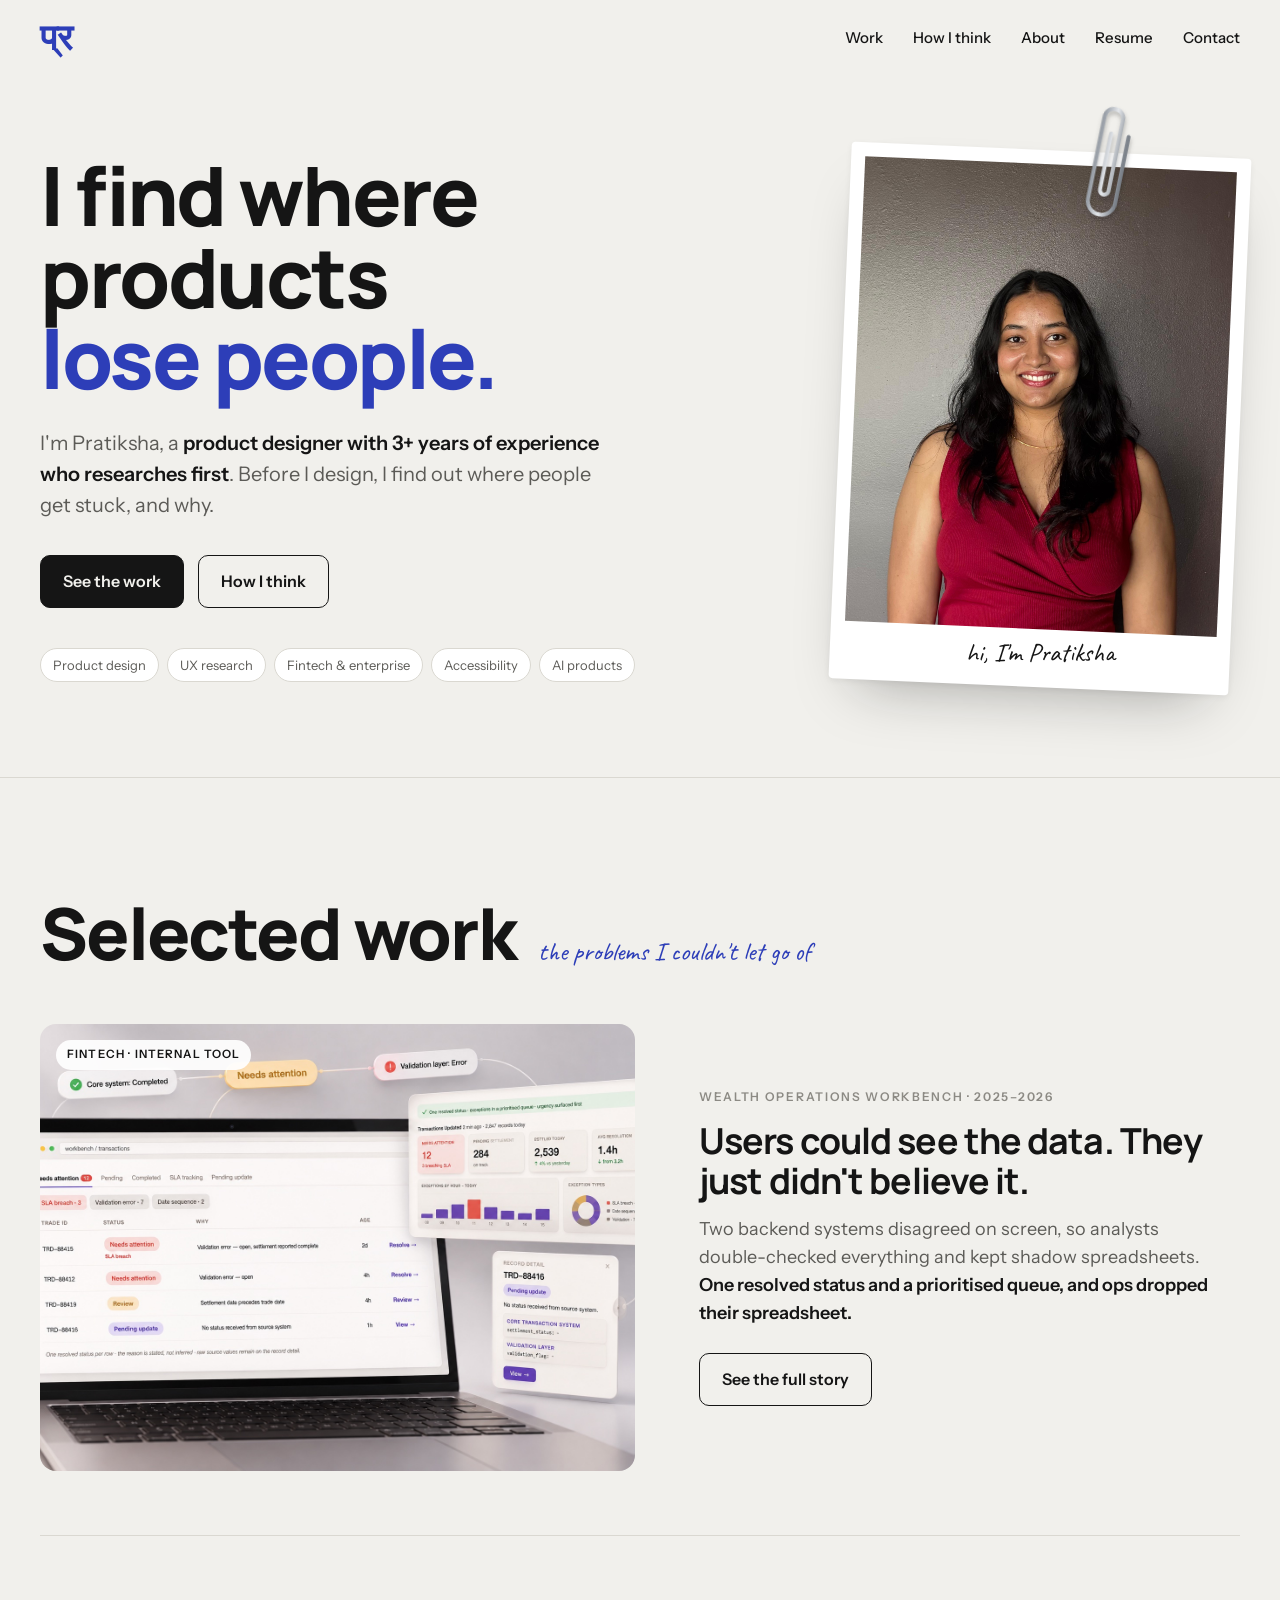
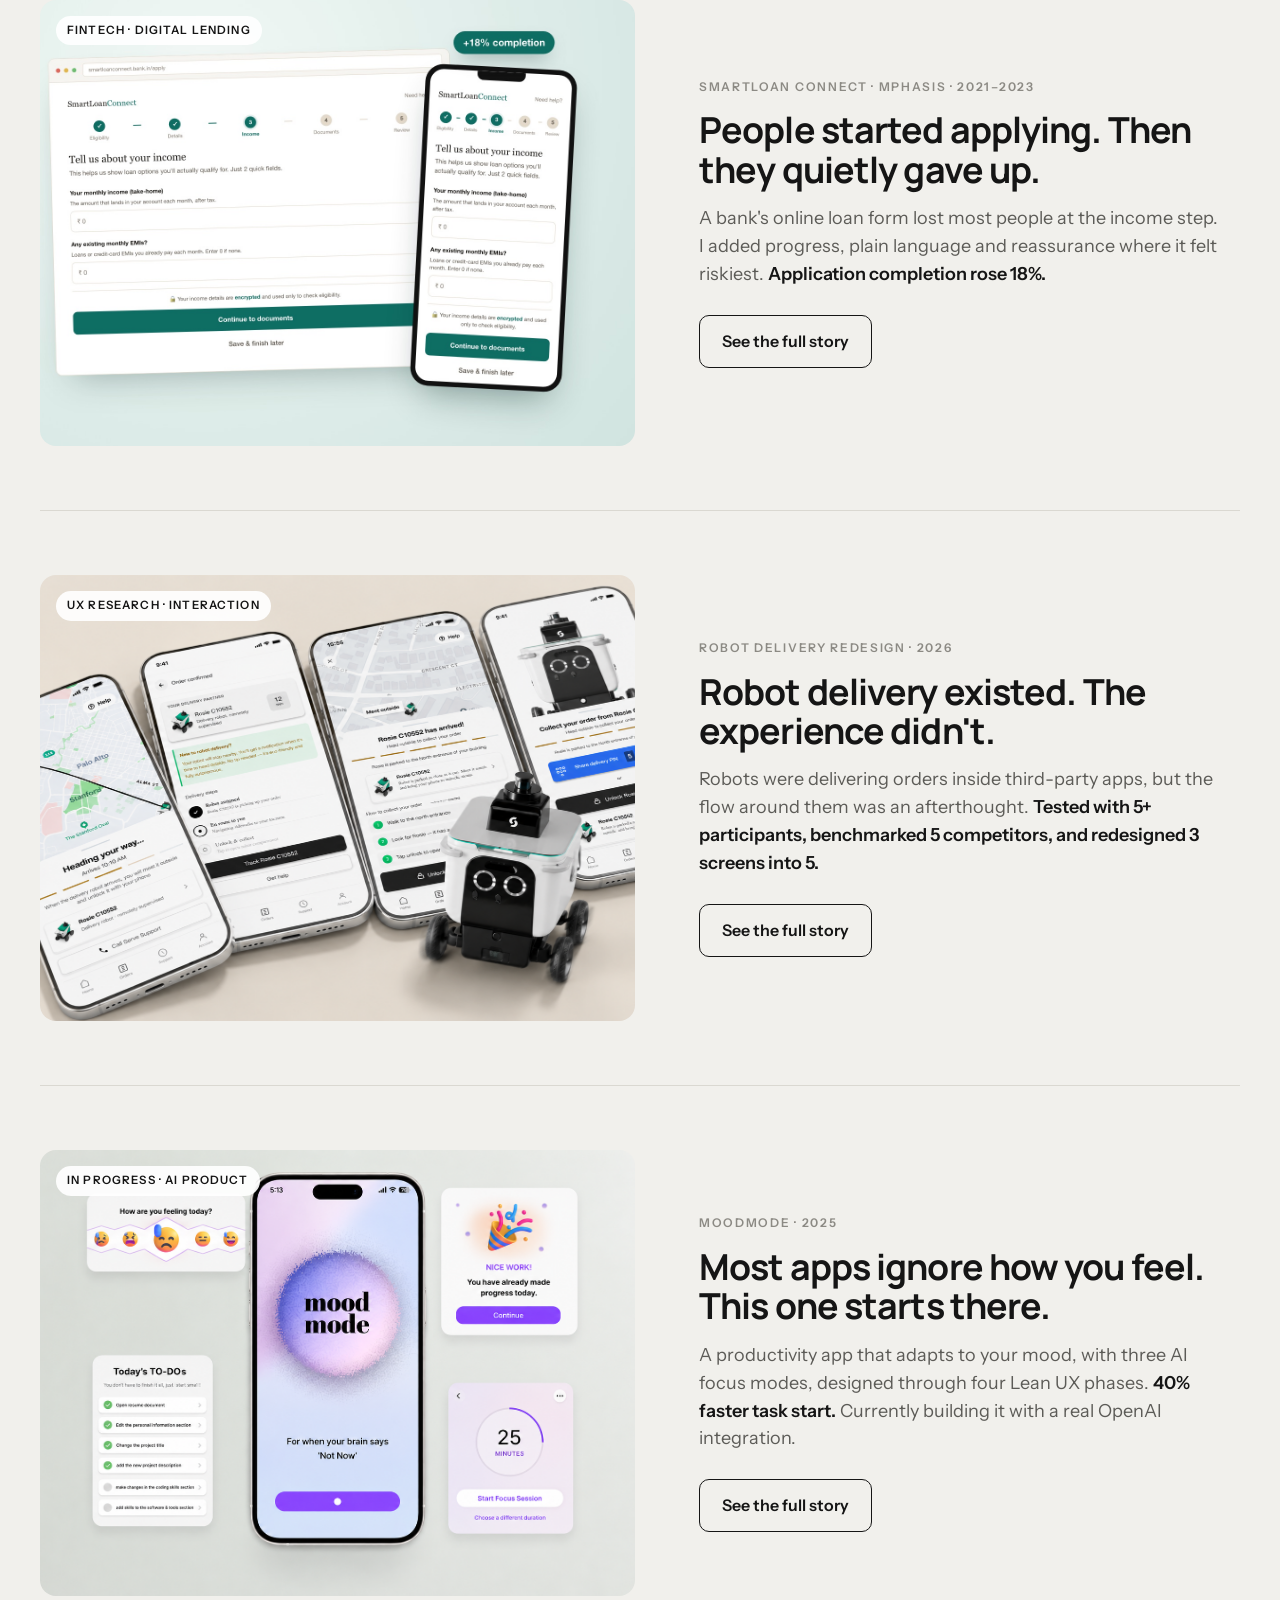
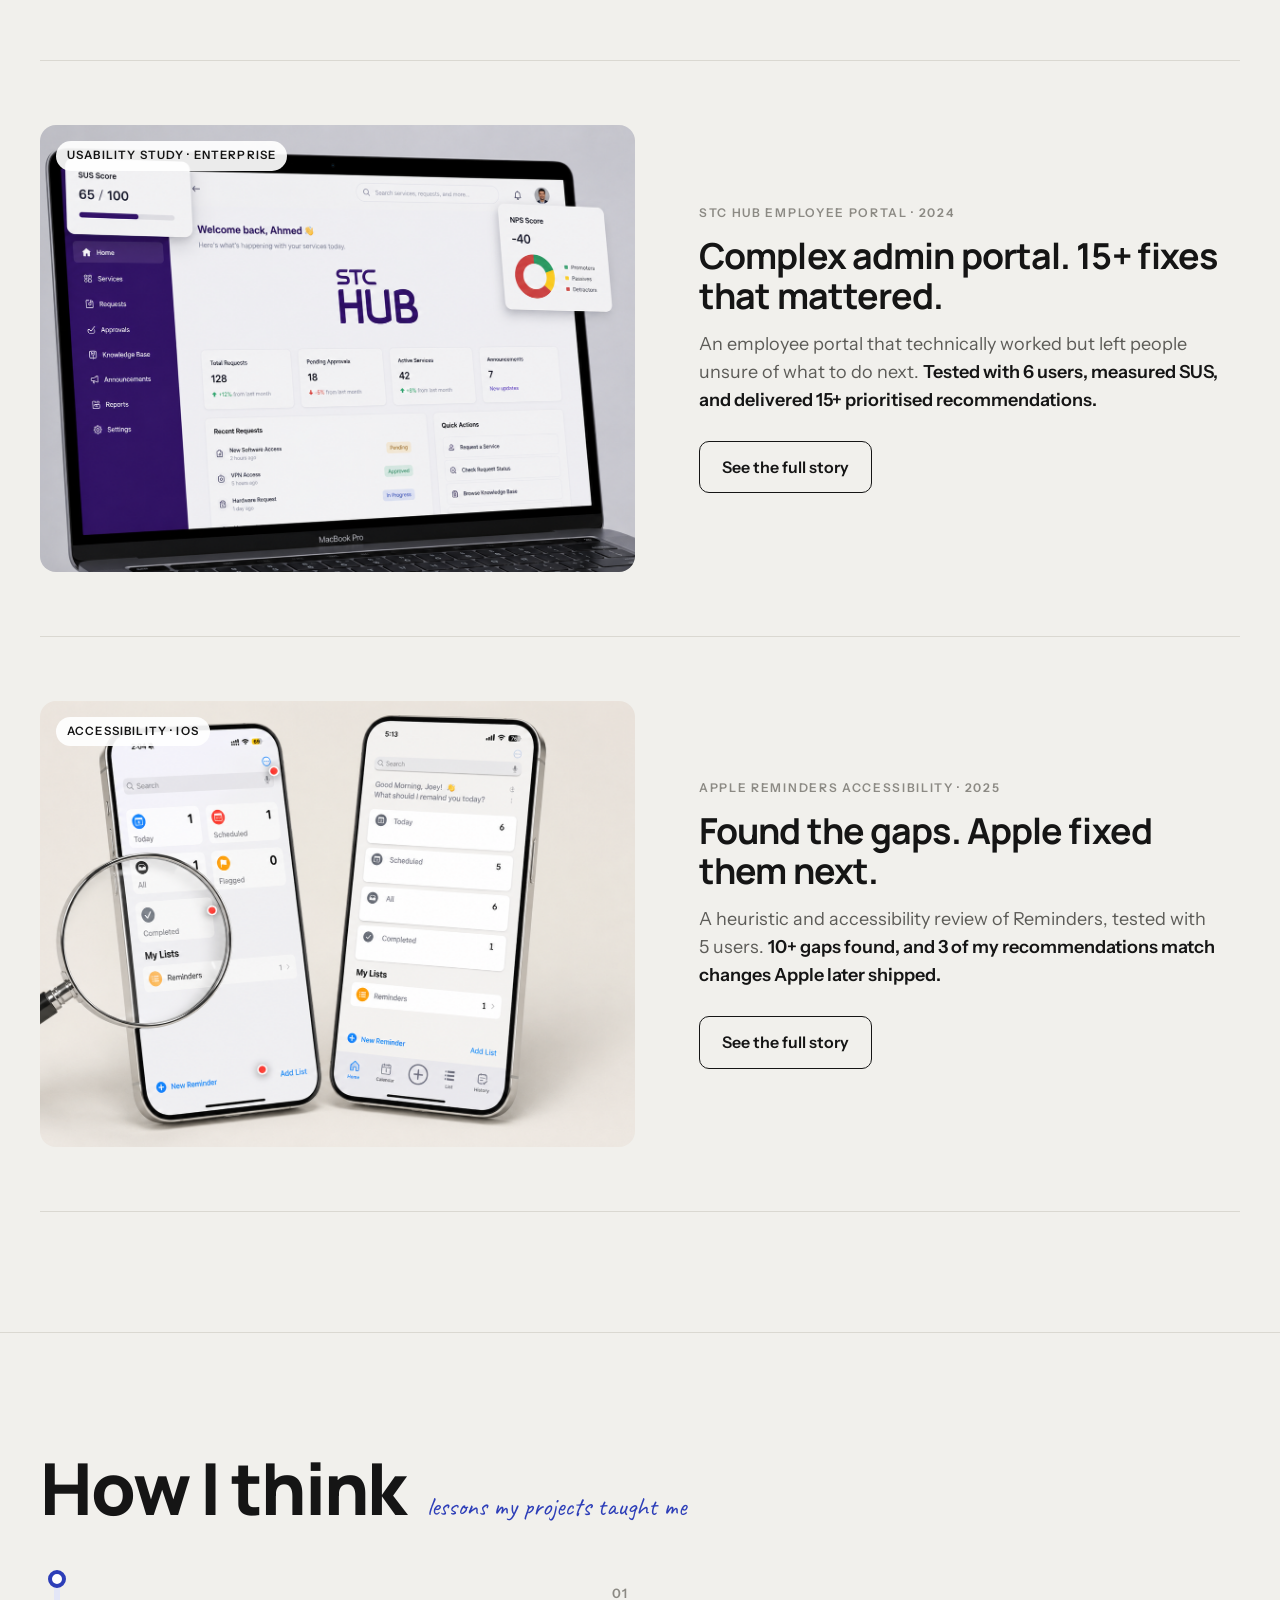
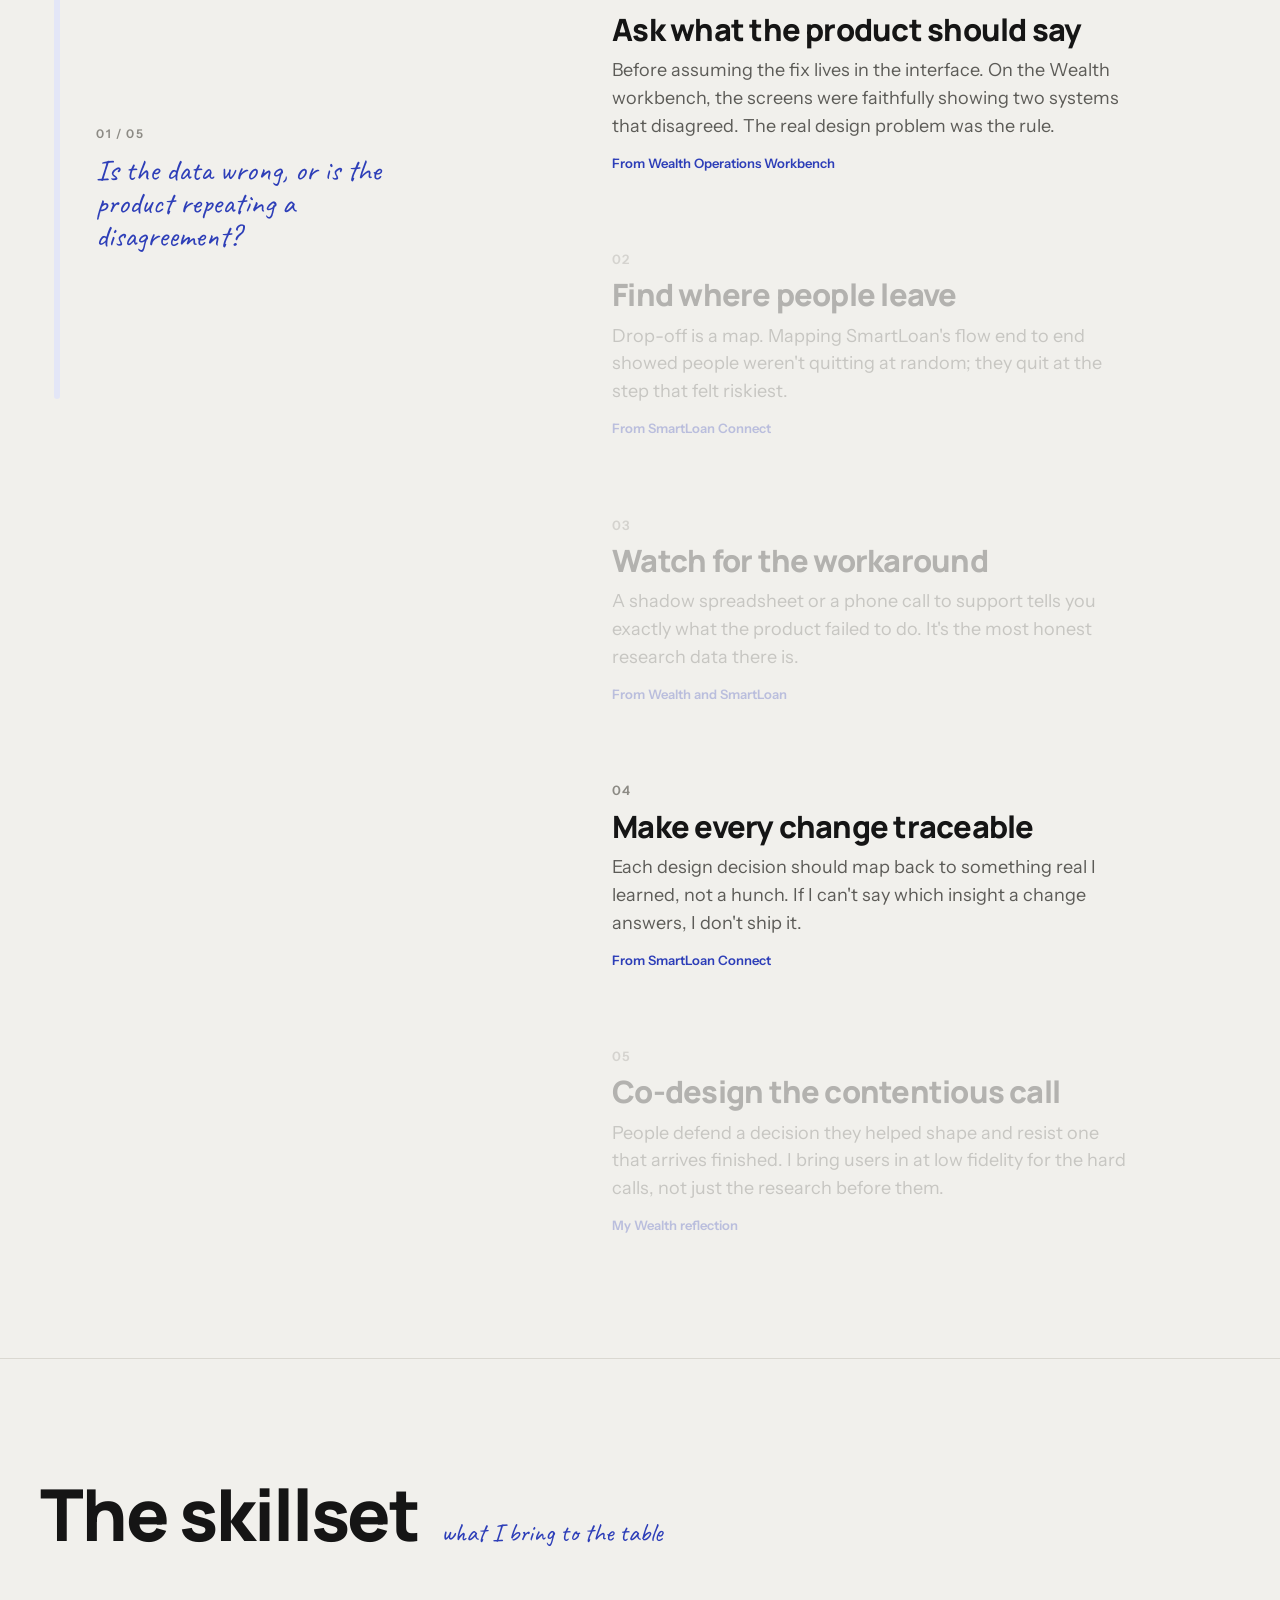
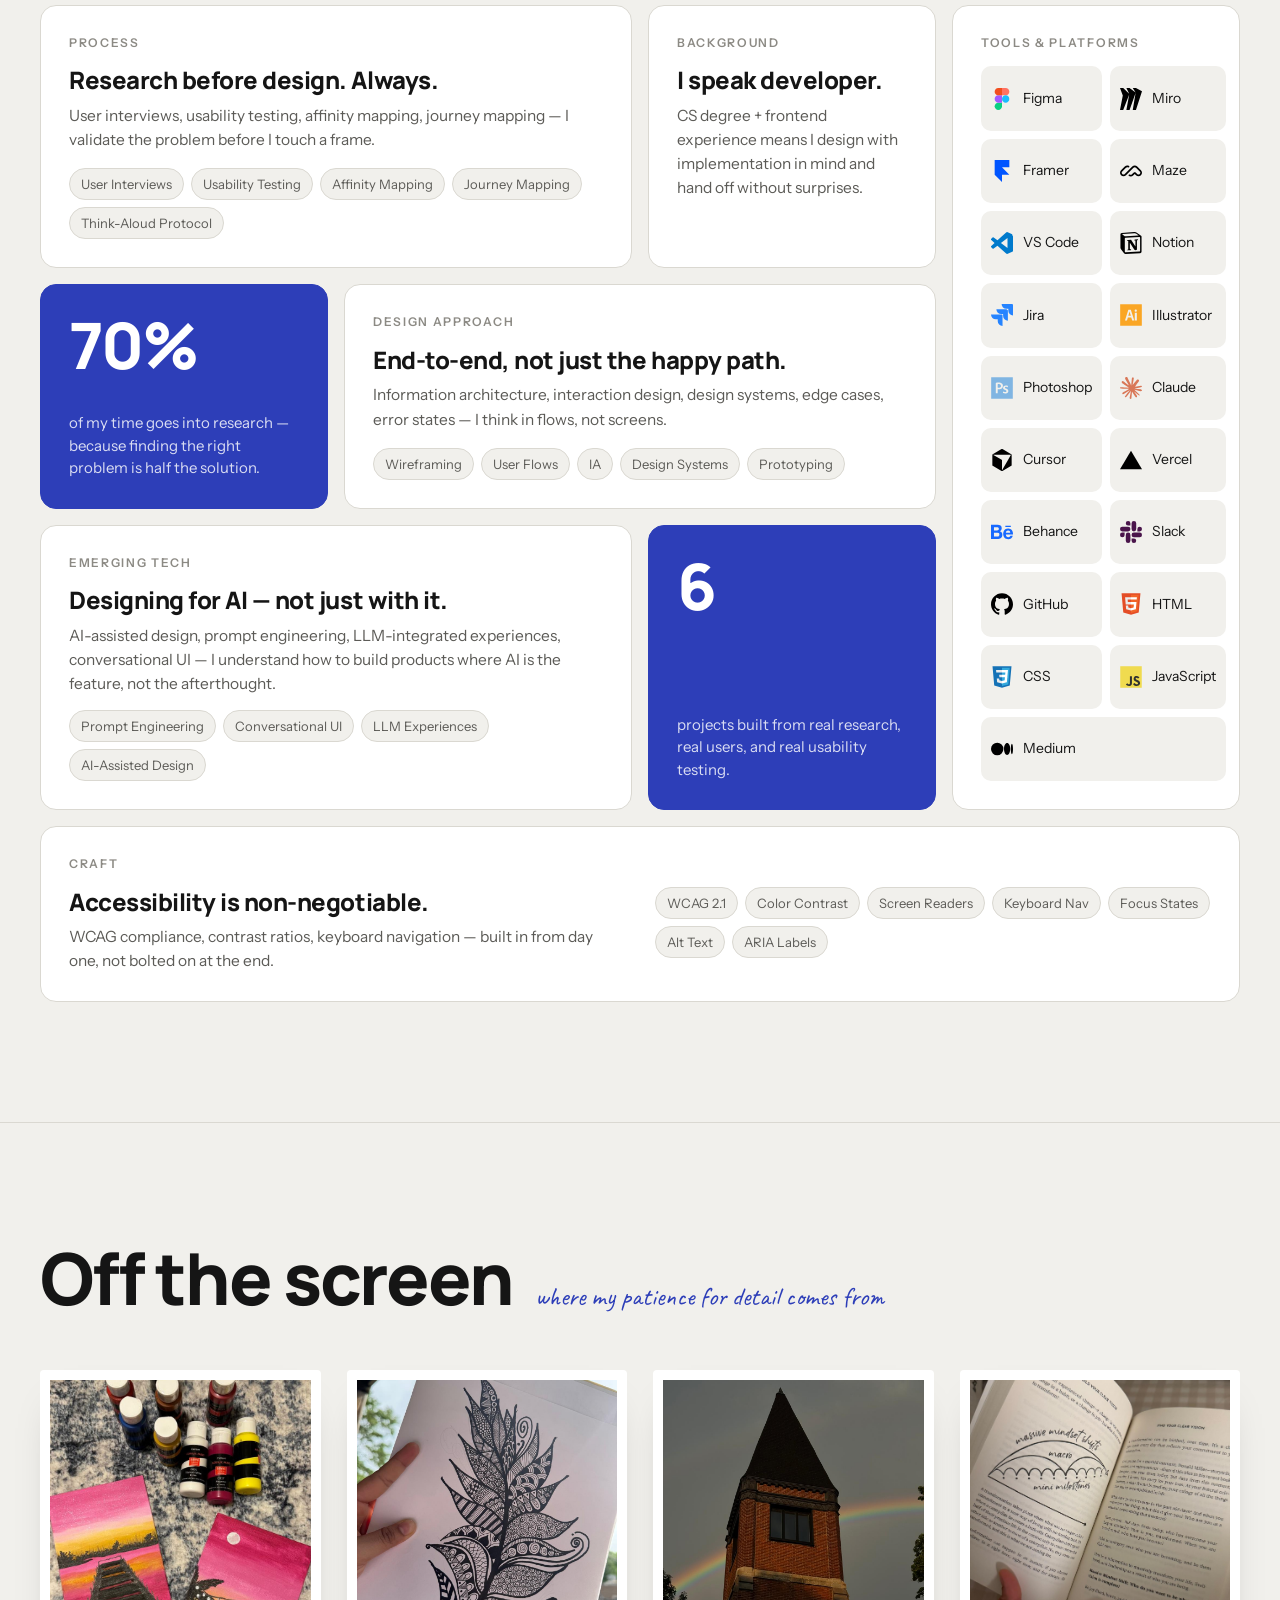
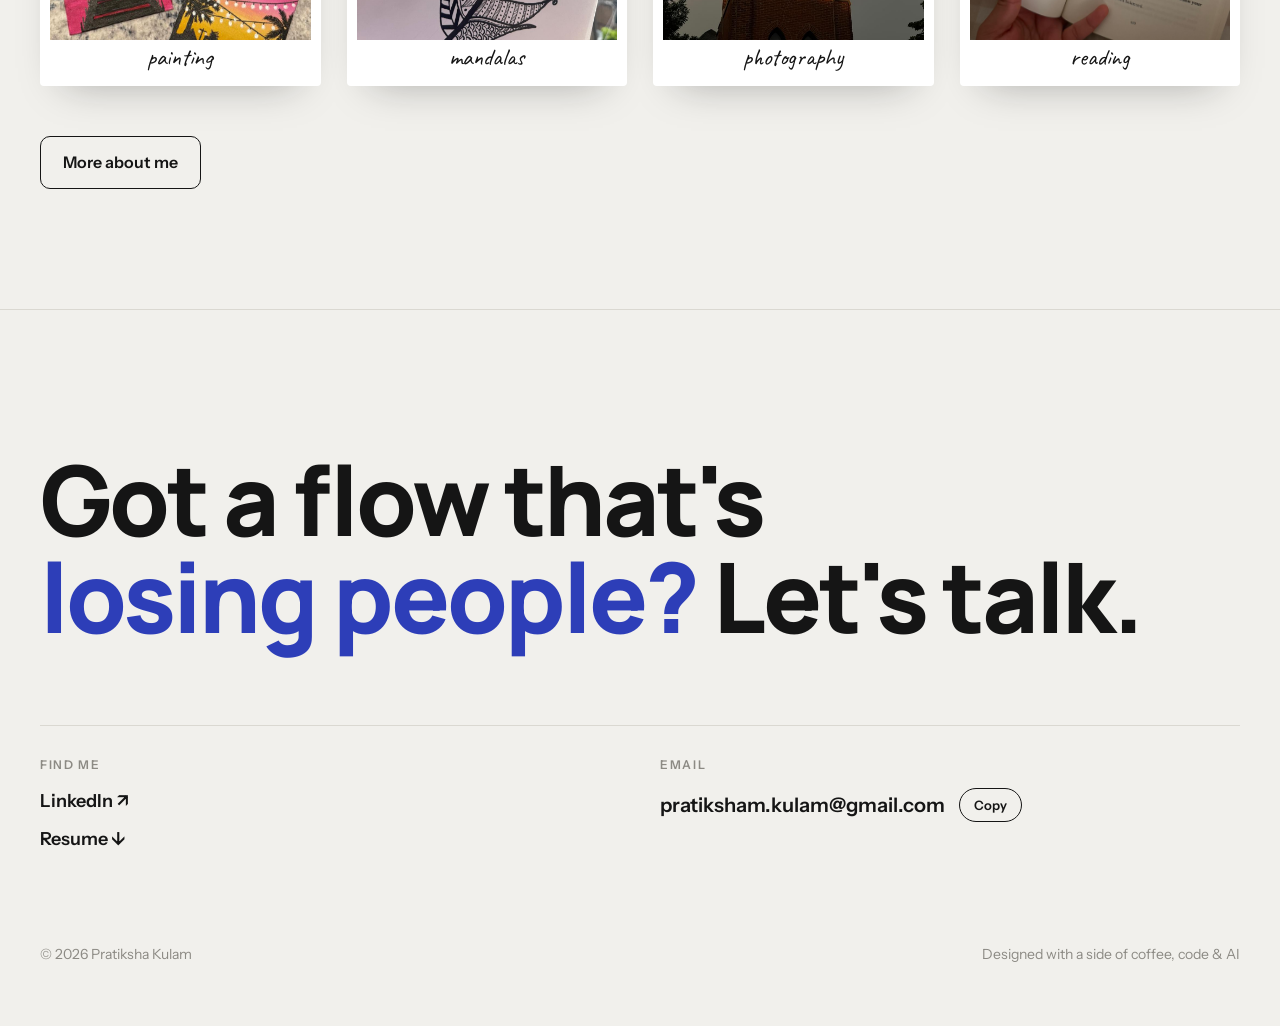
==== commit 65735903: "Add files via upload" ====
--- a/index.html
+++ b/index.html
@@ -32,7 +32,7 @@
   <div class="wrap hero-grid">
     <div>
       <h1 class="h1" data-reveal>I find where products <span class="cycle" id="cycle"><span>lose people.</span></span></h1>
-      <p class="lead" data-reveal style="--d:.15s">Hi, I'm Pratiksha, a <strong>product designer who researches first</strong>. I once downloaded six food delivery apps just to study their checkout flows, and found three problems before I reached checkout.</p>
+      <p class="lead" data-reveal style="--d:.15s">I'm Pratiksha, a <strong>product designer with 3+ years of experience who researches first</strong>. Before I design, I find out where people get stuck, and why.</p>
       <div class="hero-ctas" data-reveal style="--d:.3s">
         <a class="btn btn-dark" href="#work" data-magnetic>See the work</a>
         <a class="btn btn-line" href="#think" data-magnetic>How I think</a>
@@ -42,7 +42,9 @@
       </div>
     </div>
     <figure class="photo" data-reveal="scale" style="margin:0">
-      <div class="photo-frame"><img src="prof-me1.jpeg" alt="Pratiksha Kulam"></div>
+      <div class="photo-frame"><img src="prof-me1.jpeg" alt="Pratiksha Kulam">
+        <svg class="clip" viewBox="0 0 40 120" aria-hidden="true"><defs><linearGradient id="clipMetal" x1="0" x2="1"><stop offset="0" stop-color="#9AA0A8"/><stop offset=".45" stop-color="#E4E7EB"/><stop offset="1" stop-color="#7C828A"/></linearGradient></defs><path d="M29 34 V96 a12.5 12.5 0 0 1 -25 0 V20 a8.5 8.5 0 0 1 17 0 V86 a4 4 0 0 1 -8 0 V34" fill="none" stroke="url(#clipMetal)" stroke-width="3.6" stroke-linecap="round" stroke-linejoin="round"/></svg>
+      </div>
       <figcaption class="photo-cap">hi, I'm Pratiksha</figcaption>
     </figure>
   </div>
--- a/home.css
+++ b/home.css
@@ -57,7 +57,8 @@
 .nav.scrolled { background: color-mix(in srgb, var(--bg) 88%, transparent); backdrop-filter: blur(10px); box-shadow: 0 1px 0 var(--line); }
 .nav.hide { transform: translateY(-100%); }
 .nav-inner { width: var(--wrap); margin: 0 auto; height: 76px; display: flex; align-items: center; justify-content: space-between; }
-.logo { font-family: Georgia, serif; font-size: 36px; font-weight: 700; line-height: 1; }
+.logo { font-family: Georgia, serif; font-size: 36px; font-weight: 700; line-height: 1; color: var(--accent); transition: transform .3s var(--ease); }
+.logo:hover { transform: rotate(-6deg); }
 .nav-links { display: flex; gap: 30px; list-style: none; margin: 0; padding: 0; font-size: 15px; font-weight: 500; }
 .nav-links a { position: relative; padding: 4px 0; }
 .nav-links a::after { content: ''; position: absolute; left: 0; right: 0; bottom: -2px; height: 2px; background: var(--accent); transform: scaleX(0); transform-origin: left; transition: transform .3s var(--ease); }
@@ -76,6 +77,8 @@
 .photo { justify-self: end; position: relative; width: min(400px, 100%); }
 .photo-frame { background: #fff; padding: 14px 14px 58px; border-radius: 4px; box-shadow: 0 30px 60px -28px rgba(21,21,21,.35), 0 2px 6px rgba(21,21,21,.06); transform: rotate(2.5deg); transition: transform .5s var(--ease); }
 .photo:hover .photo-frame { transform: rotate(0deg) scale(1.01); }
+.photo-frame { position: relative; }
+.clip { position: absolute; top: -56px; left: 60%; width: 44px; height: 132px; transform: rotate(9deg); filter: drop-shadow(1px 3px 2px rgba(21,21,21,.28)); pointer-events: none; z-index: 2; }
 .photo-frame img { width: 100%; aspect-ratio: 4 / 5; object-fit: cover; object-position: center 20%; }
 .photo-cap { position: absolute; left: 0; right: 0; bottom: 14px; text-align: center; font-family: var(--hand); font-size: 26px; color: var(--ink); }
 .hero-tags { display: flex; flex-wrap: wrap; gap: 8px; margin-top: 40px; }
@@ -83,11 +86,12 @@
 
 /* ── sections ── */
 .section { padding: 120px 0; border-top: 1px solid var(--line); }
-.sec-head { display: flex; align-items: baseline; flex-wrap: wrap; gap: 6px 22px; margin-bottom: 70px; }
+.sec-head { display: flex; align-items: baseline; flex-wrap: wrap; gap: 6px 22px; margin-bottom: 56px; }
 
 /* ── work rows ── */
-.rows { display: grid; gap: 110px; }
-.row { display: grid; grid-template-columns: 1.1fr 1fr; gap: 64px; align-items: center; }
+.rows { display: grid; gap: 0; }
+.row:first-child { padding-top: 0; }
+.row { display: grid; grid-template-columns: 1.1fr 1fr; gap: 64px; align-items: center; padding: 64px 0; border-bottom: 1px solid var(--line); }
 .row-media { position: relative; border-radius: var(--radius); overflow: hidden; aspect-ratio: 4 / 3; background: var(--bg-2); }
 .row-media img { width: 100%; height: 100%; object-fit: cover; transition: transform .9s var(--ease); }
 .row:hover .row-media img { transform: scale(1.035); }
@@ -131,6 +135,9 @@
 .tools-grid { display: grid; grid-template-columns: repeat(2, 1fr); gap: 8px; }
 .tool-item { display: flex; align-items: center; gap: 10px; padding: 9px 10px; border-radius: 10px; background: var(--bg); font-size: 14px; }
 .tool-item svg { flex-shrink: 0; }
+.bento-card:has(.tools-grid) { display: flex; flex-direction: column; }
+.bento-card:has(.tools-grid) .tools-grid { flex: 1; grid-auto-rows: 1fr; }
+.tool-item:last-child:nth-child(odd) { grid-column: 1 / -1; }
 .bento-card--full { display: grid; grid-template-columns: 1fr 1fr; gap: 30px; align-items: center; }
 
 /* ── off screen ── */
@@ -162,7 +169,7 @@
   .hero-grid, .row, .think, .contact-grid { grid-template-columns: 1fr; }
   .photo { justify-self: start; width: min(340px, 100%); }
   .row { gap: 28px; }
-  .rows { gap: 80px; }
+  .row { padding: 48px 0; }
   .think-rail { display: none; }
   .principle { opacity: 1; }
   .bento-grid { grid-template-columns: 1fr 1fr; }
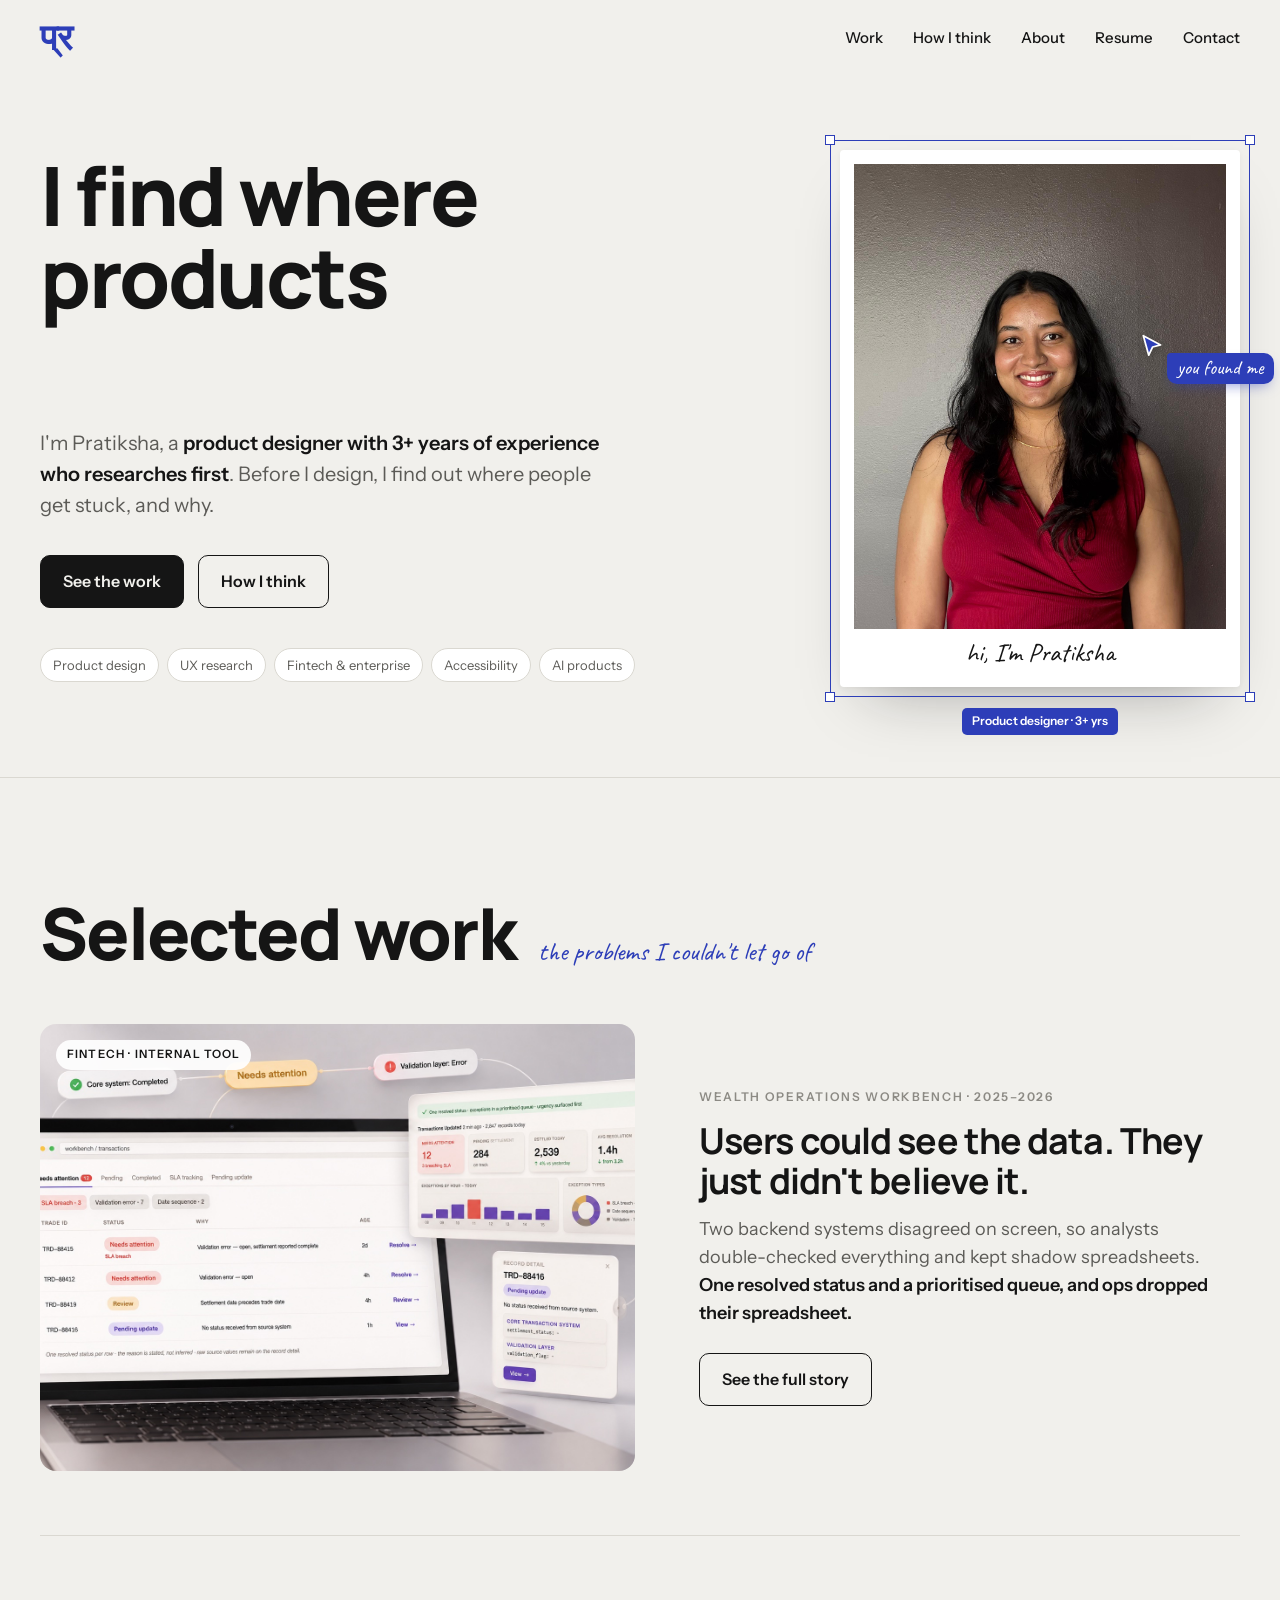
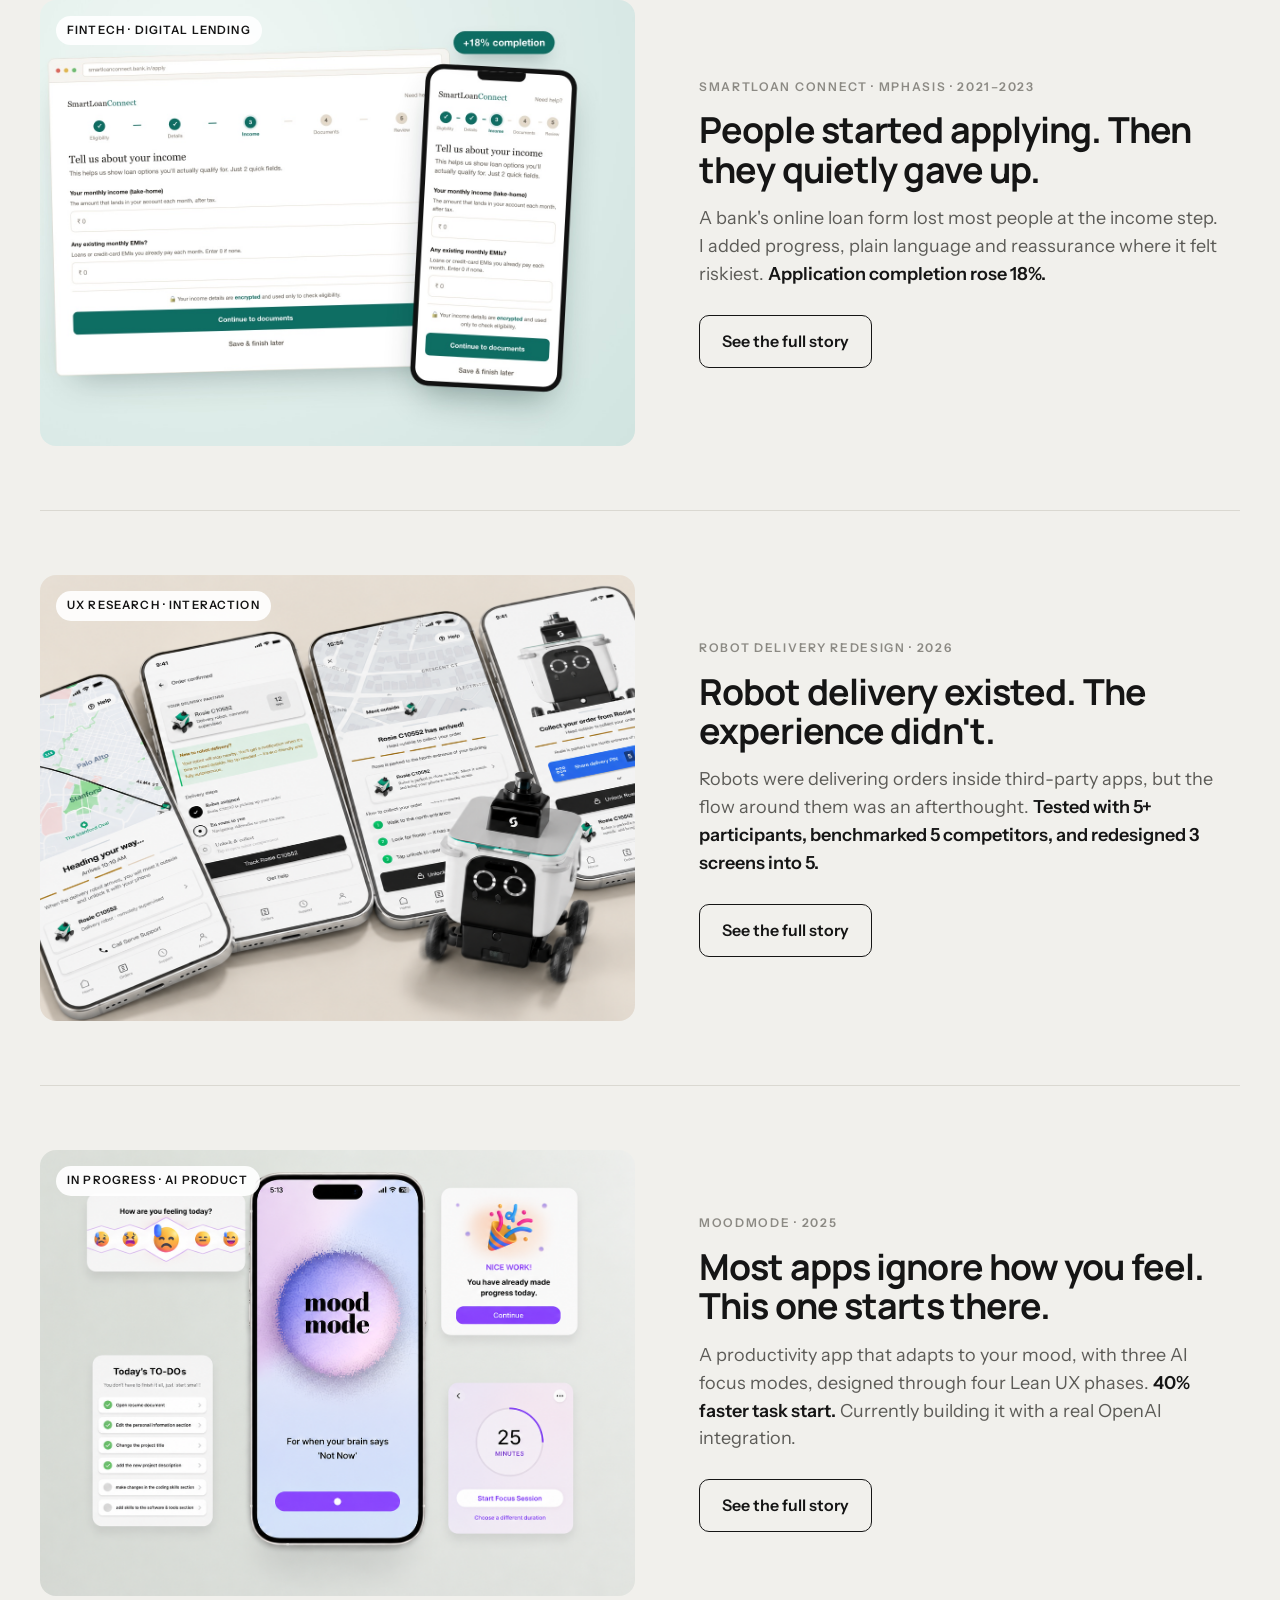
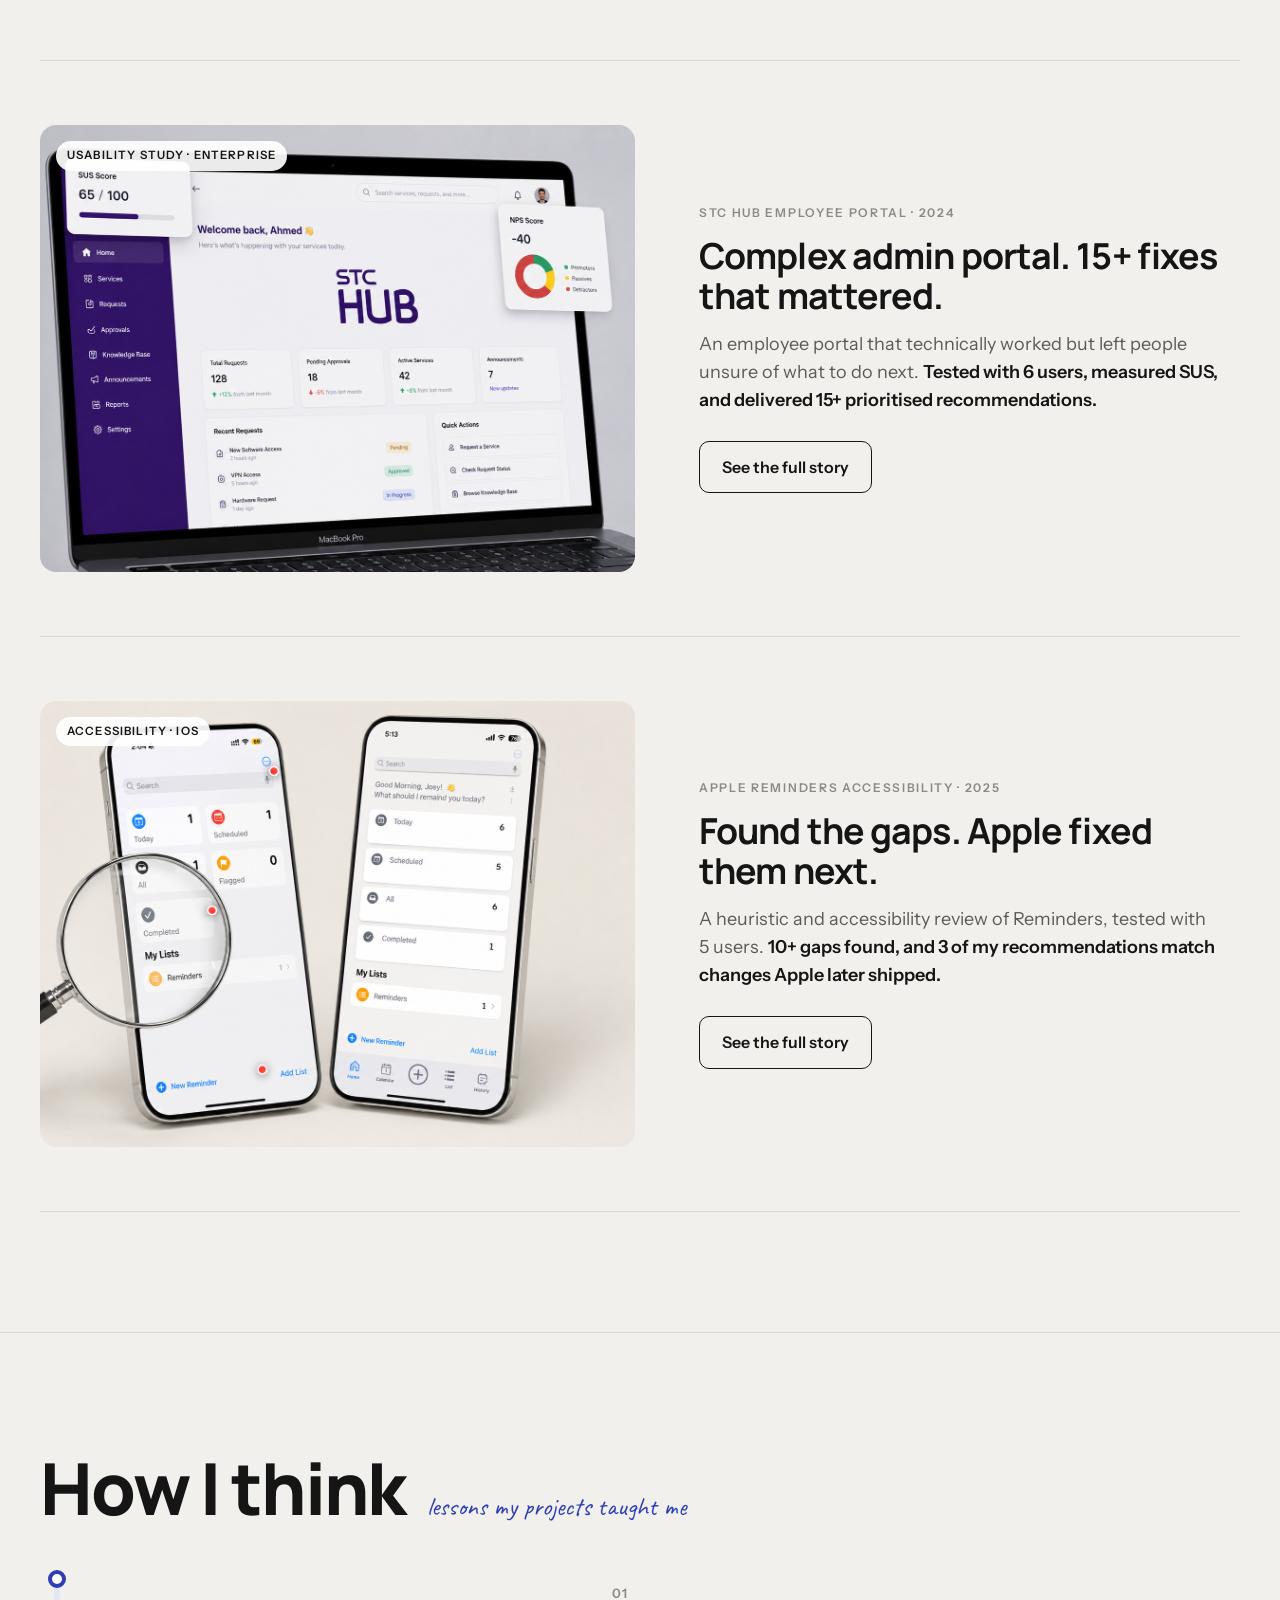
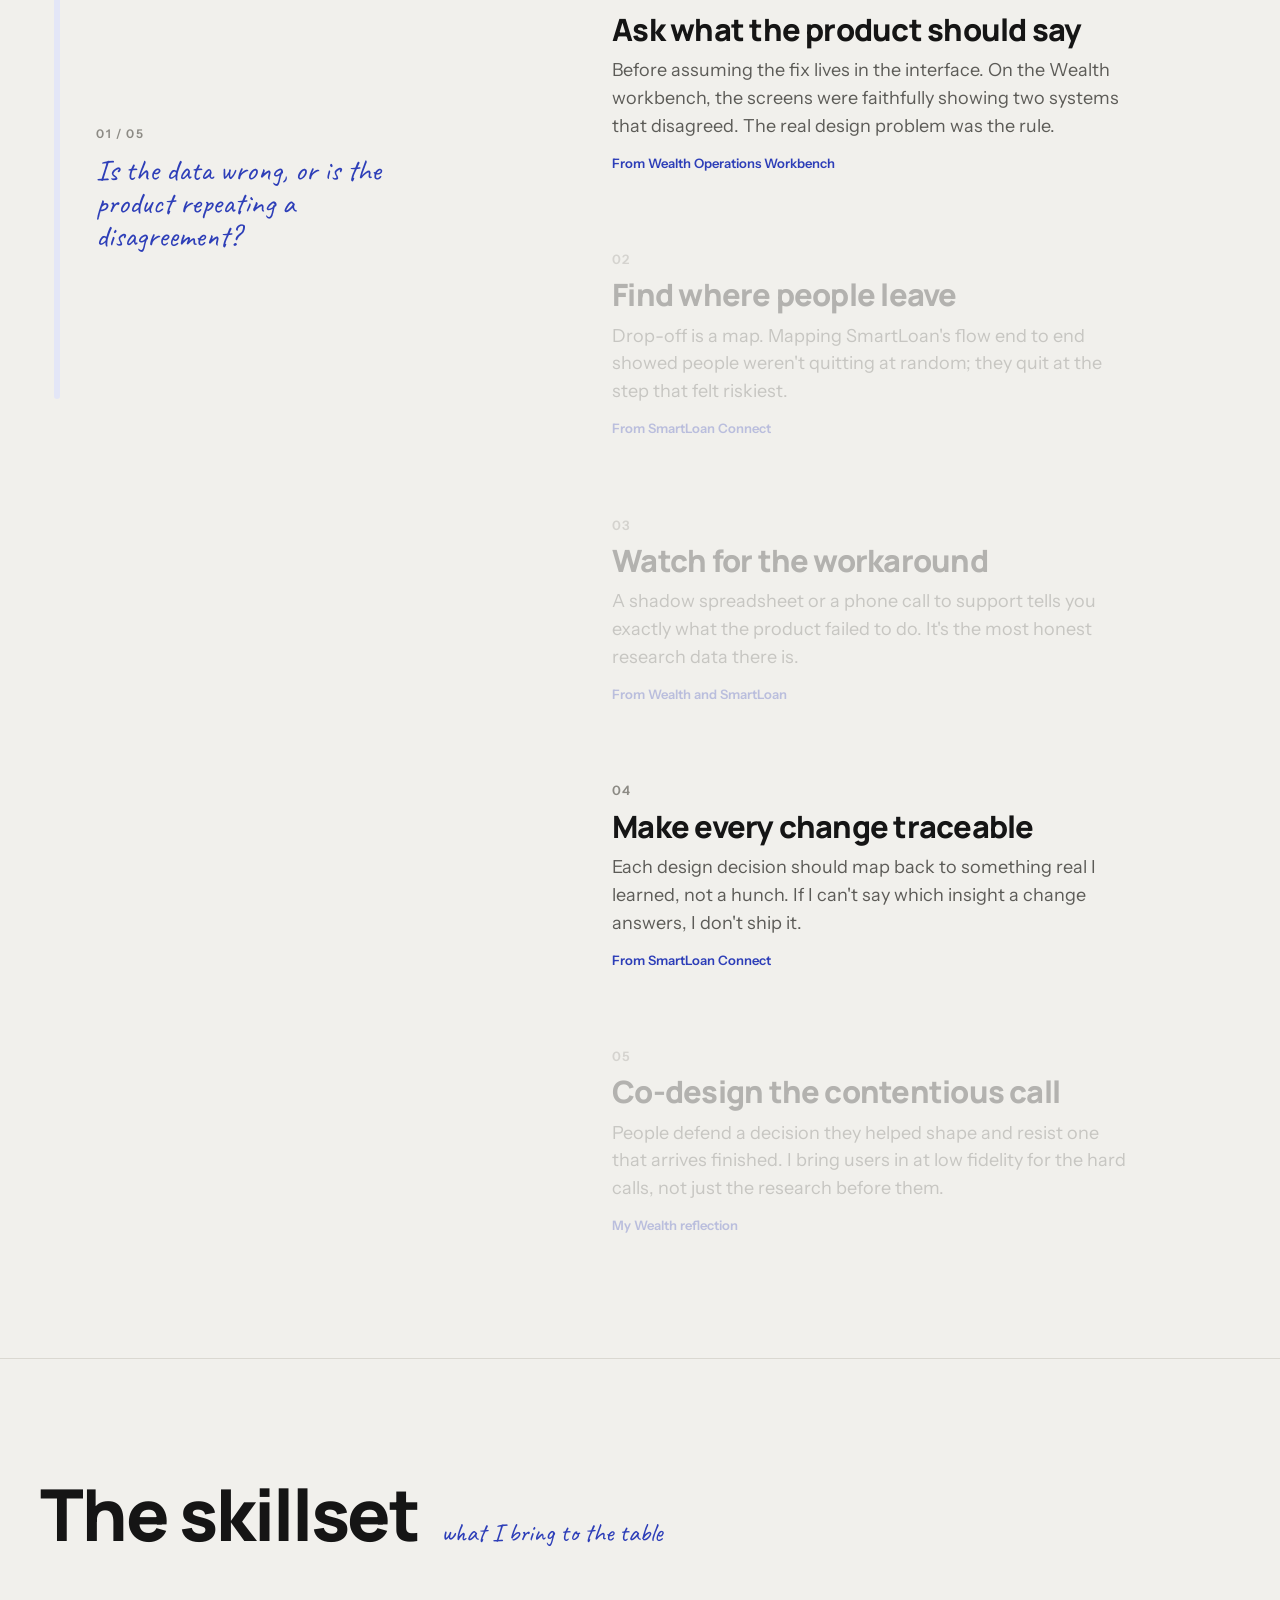
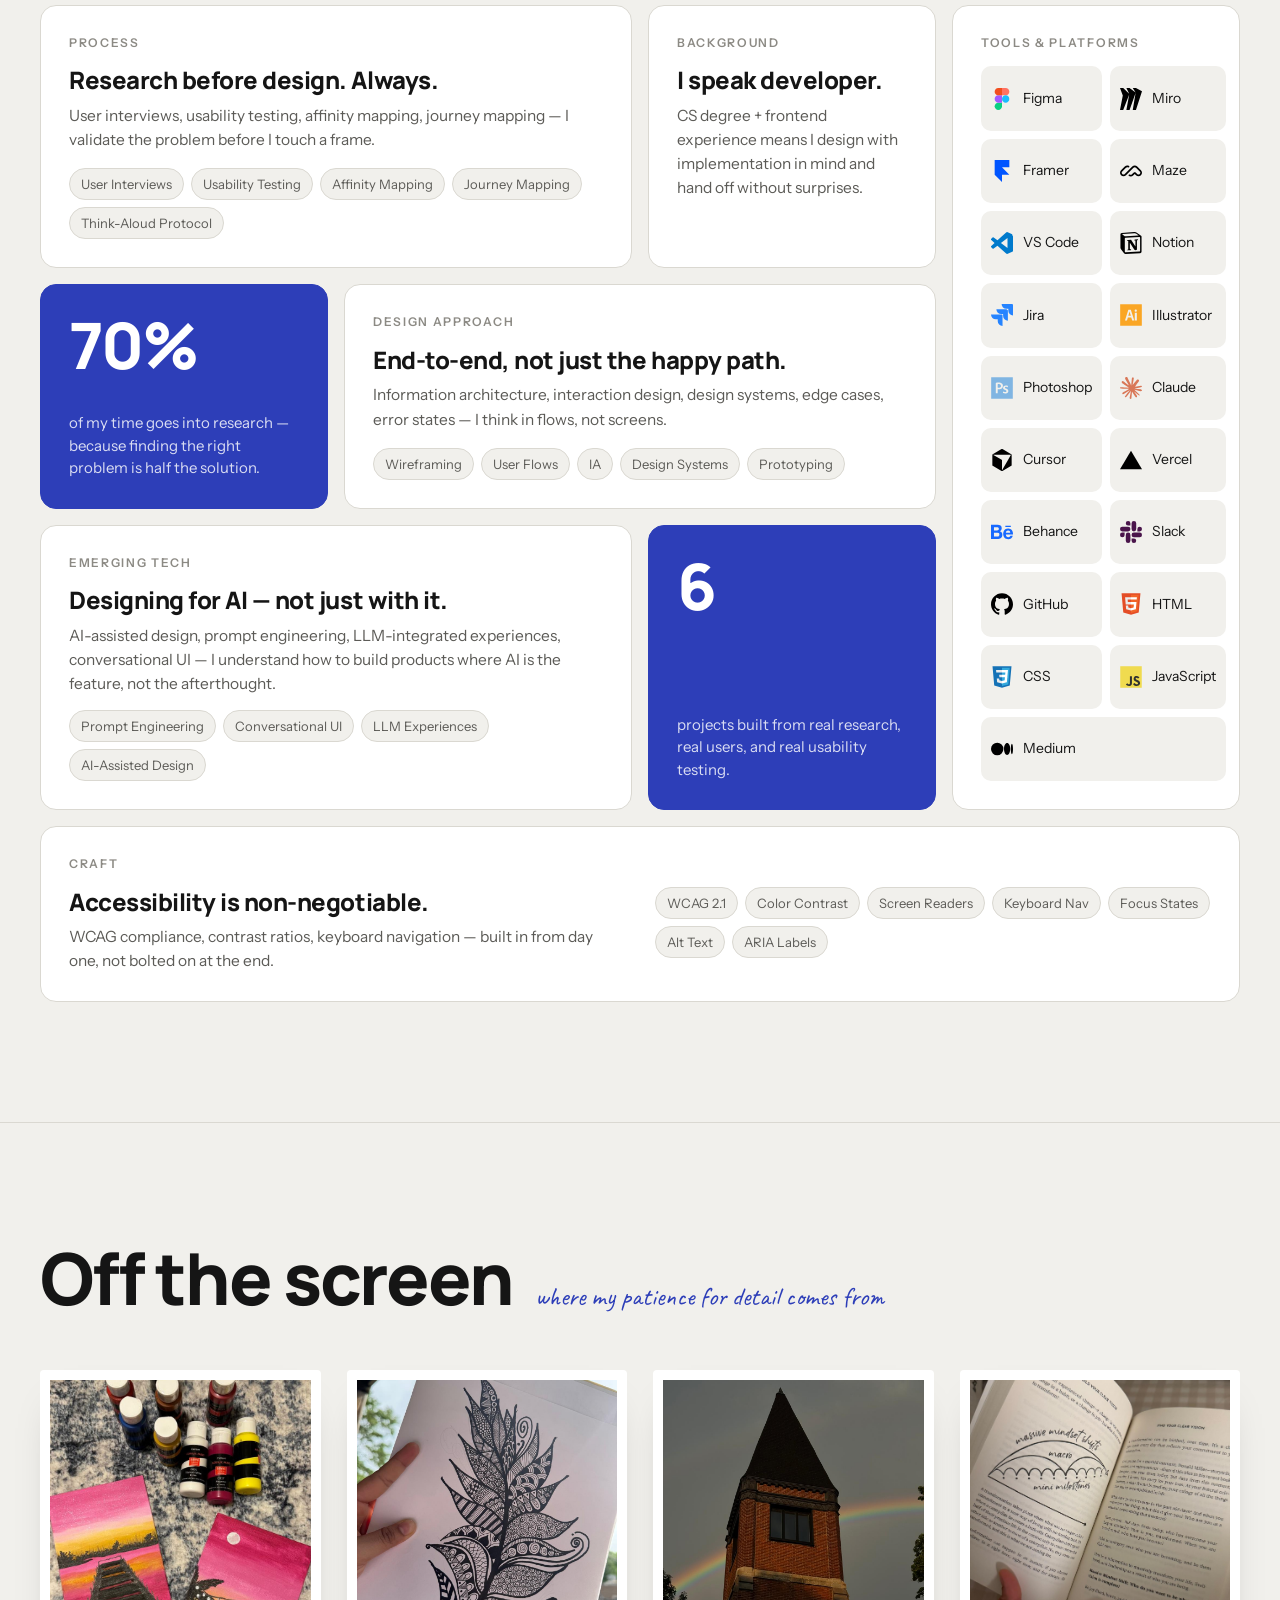
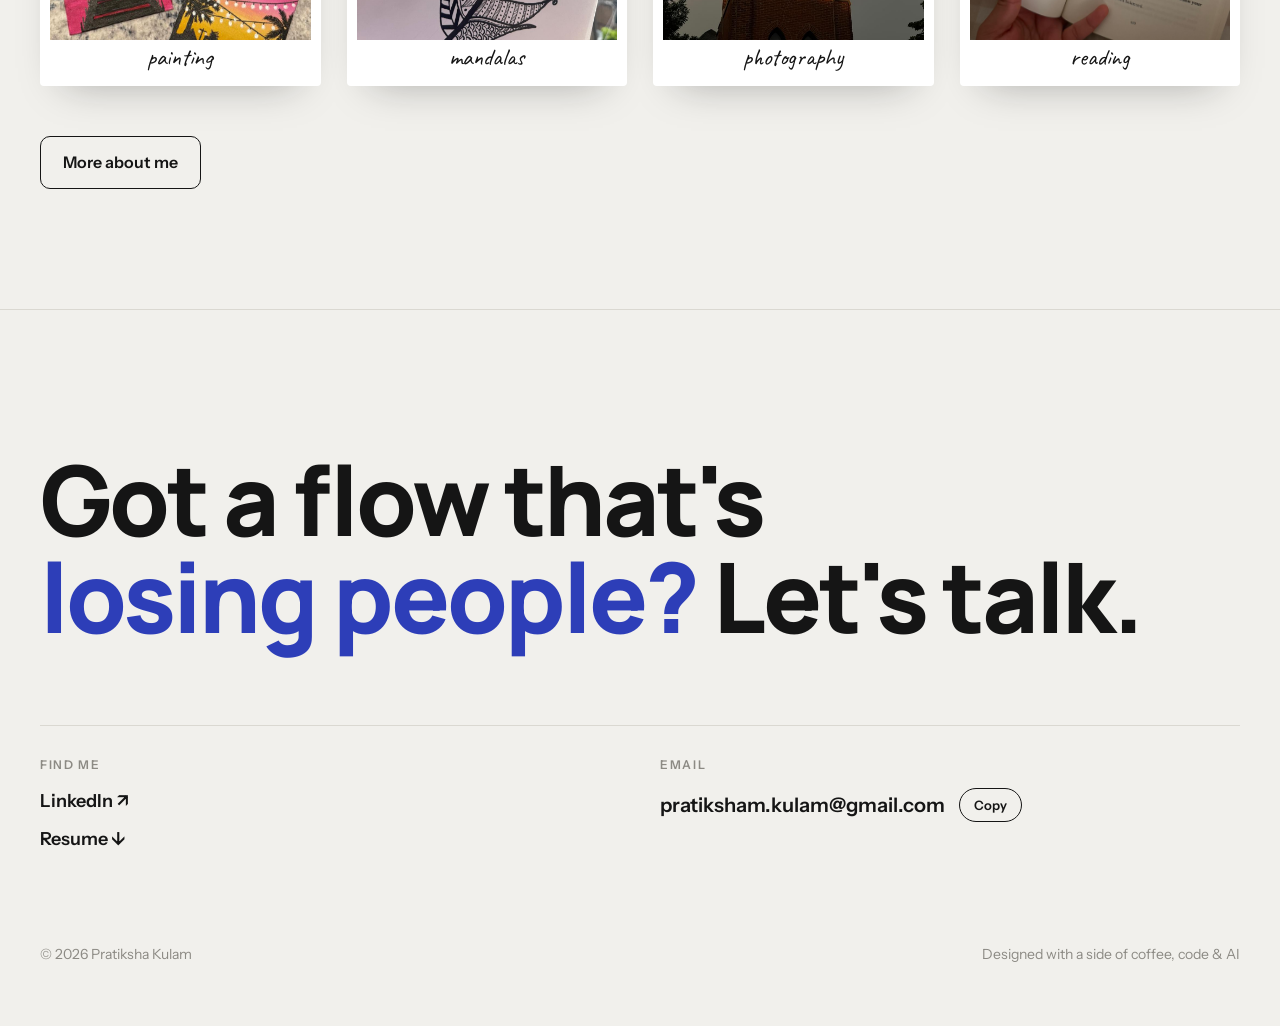
==== commit 3aa517b6: "Add files via upload" ====
--- a/index.html
+++ b/index.html
@@ -41,11 +41,10 @@
         <span class="tag">Product design</span><span class="tag">UX research</span><span class="tag">Fintech &amp; enterprise</span><span class="tag">Accessibility</span><span class="tag">AI products</span>
       </div>
     </div>
-    <figure class="photo" data-reveal="scale" style="margin:0">
-      <div class="photo-frame"><img src="prof-me1.jpeg" alt="Pratiksha Kulam">
-        <svg class="clip" viewBox="0 0 40 120" aria-hidden="true"><defs><linearGradient id="clipMetal" x1="0" x2="1"><stop offset="0" stop-color="#9AA0A8"/><stop offset=".45" stop-color="#E4E7EB"/><stop offset="1" stop-color="#7C828A"/></linearGradient></defs><path d="M29 34 V96 a12.5 12.5 0 0 1 -25 0 V20 a8.5 8.5 0 0 1 17 0 V86 a4 4 0 0 1 -8 0 V34" fill="none" stroke="url(#clipMetal)" stroke-width="3.6" stroke-linecap="round" stroke-linejoin="round"/></svg>
-      </div>
-      <figcaption class="photo-cap">hi, I'm Pratiksha</figcaption>
+    <figure class="photo" style="margin:0">
+      <div class="photo-frame"><img src="prof-me1.jpeg" alt="Pratiksha Kulam"><figcaption class="photo-cap">hi, I'm Pratiksha</figcaption></div>
+      <div class="sel" aria-hidden="true"><i class="tl"></i><i class="tr"></i><i class="bl"></i><i class="br"></i><span class="sel-tag">Product designer · 3+ yrs</span></div>
+      <div class="mp-cursor" aria-hidden="true"><svg viewBox="0 0 24 24" width="26" height="26"><path d="M4 2.5 L20 11 L12.6 12.9 L9 20.5 Z" fill="#2D3EB8" stroke="#fff" stroke-width="1.6" stroke-linejoin="round"/></svg><span>you found me</span></div>
     </figure>
   </div>
 </header>
--- a/home.css
+++ b/home.css
@@ -74,13 +74,31 @@
 .cycle span { display: inline-block; transition: opacity .35s var(--ease), transform .35s var(--ease); }
 .cycle span.out { opacity: 0; transform: translateY(-14px); }
 .cycle span.pre { opacity: 0; transform: translateY(14px); transition: none; }
-.photo { justify-self: end; position: relative; width: min(400px, 100%); }
-.photo-frame { background: #fff; padding: 14px 14px 58px; border-radius: 4px; box-shadow: 0 30px 60px -28px rgba(21,21,21,.35), 0 2px 6px rgba(21,21,21,.06); transform: rotate(2.5deg); transition: transform .5s var(--ease); }
-.photo:hover .photo-frame { transform: rotate(0deg) scale(1.01); }
-.photo-frame { position: relative; }
-.clip { position: absolute; top: -56px; left: 60%; width: 44px; height: 132px; transform: rotate(9deg); filter: drop-shadow(1px 3px 2px rgba(21,21,21,.28)); pointer-events: none; z-index: 2; }
+.photo { justify-self: end; position: relative; width: min(400px, 100%); margin-right: 18px; }
+.photo-frame { position: relative; background: #fff; padding: 14px 14px 58px; border-radius: 4px; box-shadow: 0 30px 60px -28px rgba(21,21,21,.35), 0 2px 6px rgba(21,21,21,.06); animation: photoIn .8s var(--ease) both; }
 .photo-frame img { width: 100%; aspect-ratio: 4 / 5; object-fit: cover; object-position: center 20%; }
 .photo-cap { position: absolute; left: 0; right: 0; bottom: 14px; text-align: center; font-family: var(--hand); font-size: 26px; color: var(--ink); }
+
+/* Figma-style selection around the photo */
+.sel { position: absolute; inset: -10px; border: 1.5px solid var(--accent); pointer-events: none; animation: selIn .5s var(--ease) .75s both; }
+.sel i { position: absolute; width: 10px; height: 10px; background: #fff; border: 1.5px solid var(--accent); animation: handleIn .3s var(--ease) both; }
+.sel .tl { top: -6px; left: -6px; animation-delay: 1.05s; }
+.sel .tr { top: -6px; right: -6px; animation-delay: 1.12s; }
+.sel .bl { bottom: -6px; left: -6px; animation-delay: 1.19s; }
+.sel .br { bottom: -6px; right: -6px; animation-delay: 1.26s; }
+.sel-tag { position: absolute; left: 50%; top: calc(100% + 12px); transform: translateX(-50%); background: var(--accent); color: #fff; font-size: 12px; font-weight: 600; padding: 4px 10px; border-radius: 5px; white-space: nowrap; animation: tagIn .4s var(--ease) 1.35s both; }
+
+/* multiplayer cursor */
+.mp-cursor { position: absolute; right: -34px; top: 34%; display: flex; align-items: flex-start; gap: 2px; pointer-events: none; animation: cursorIn 1s var(--ease) 1.5s both, cursorIdle 6s ease-in-out 3s infinite; }
+.mp-cursor svg { filter: drop-shadow(0 2px 3px rgba(21,21,21,.25)); }
+.mp-cursor span { margin-top: 20px; background: var(--accent); color: #fff; font-family: var(--hand); font-size: 20px; line-height: 1; padding: 5px 10px 6px; border-radius: 4px 10px 10px 10px; white-space: nowrap; box-shadow: 0 6px 14px -6px rgba(45,62,184,.6); }
+
+@keyframes photoIn { from { opacity: 0; transform: translateY(18px); } to { opacity: 1; transform: none; } }
+@keyframes selIn { from { opacity: 0; transform: scale(1.04); } to { opacity: 1; transform: none; } }
+@keyframes handleIn { from { opacity: 0; transform: scale(0); } to { opacity: 1; transform: none; } }
+@keyframes tagIn { from { opacity: 0; transform: translate(-50%, -6px); } to { opacity: 1; transform: translate(-50%, 0); } }
+@keyframes cursorIn { from { opacity: 0; transform: translate(140px, 120px); } to { opacity: 1; transform: none; } }
+@keyframes cursorIdle { 0%, 100% { transform: none; } 30% { transform: translate(-8px, 10px); } 60% { transform: translate(4px, -6px); } }
 .hero-tags { display: flex; flex-wrap: wrap; gap: 8px; margin-top: 40px; }
 .tag { font-size: 13px; padding: 6px 12px; border-radius: 999px; border: 1px solid var(--line); color: var(--muted); background: var(--surface); }
 
@@ -167,7 +185,7 @@
   :root { --wrap: calc(100% - 48px); }
   .hero { padding-top: 120px; }
   .hero-grid, .row, .think, .contact-grid { grid-template-columns: 1fr; }
-  .photo { justify-self: start; width: min(340px, 100%); }
+  .photo { justify-self: start; width: min(340px, calc(100% - 40px)); margin: 10px 0 40px 10px !important; }
   .row { gap: 28px; }
   .row { padding: 48px 0; }
   .think-rail { display: none; }
@@ -188,5 +206,6 @@
 }
 @media (prefers-reduced-motion: reduce) {
   html { scroll-behavior: auto; }
-  .cycle span, .principle, .rail-fill, .rail-dot, .photo-frame, .snap, .row-media img, .btn, .bento-card { transition: none; }
-}
+  .photo-frame, .sel, .sel i, .sel-tag, .mp-cursor { animation: none !important; }
+  .cycle span, .principle, .rail-fill, .rail-dot, .snap, .row-media img, .btn, .bento-card { transition: none; }
+}
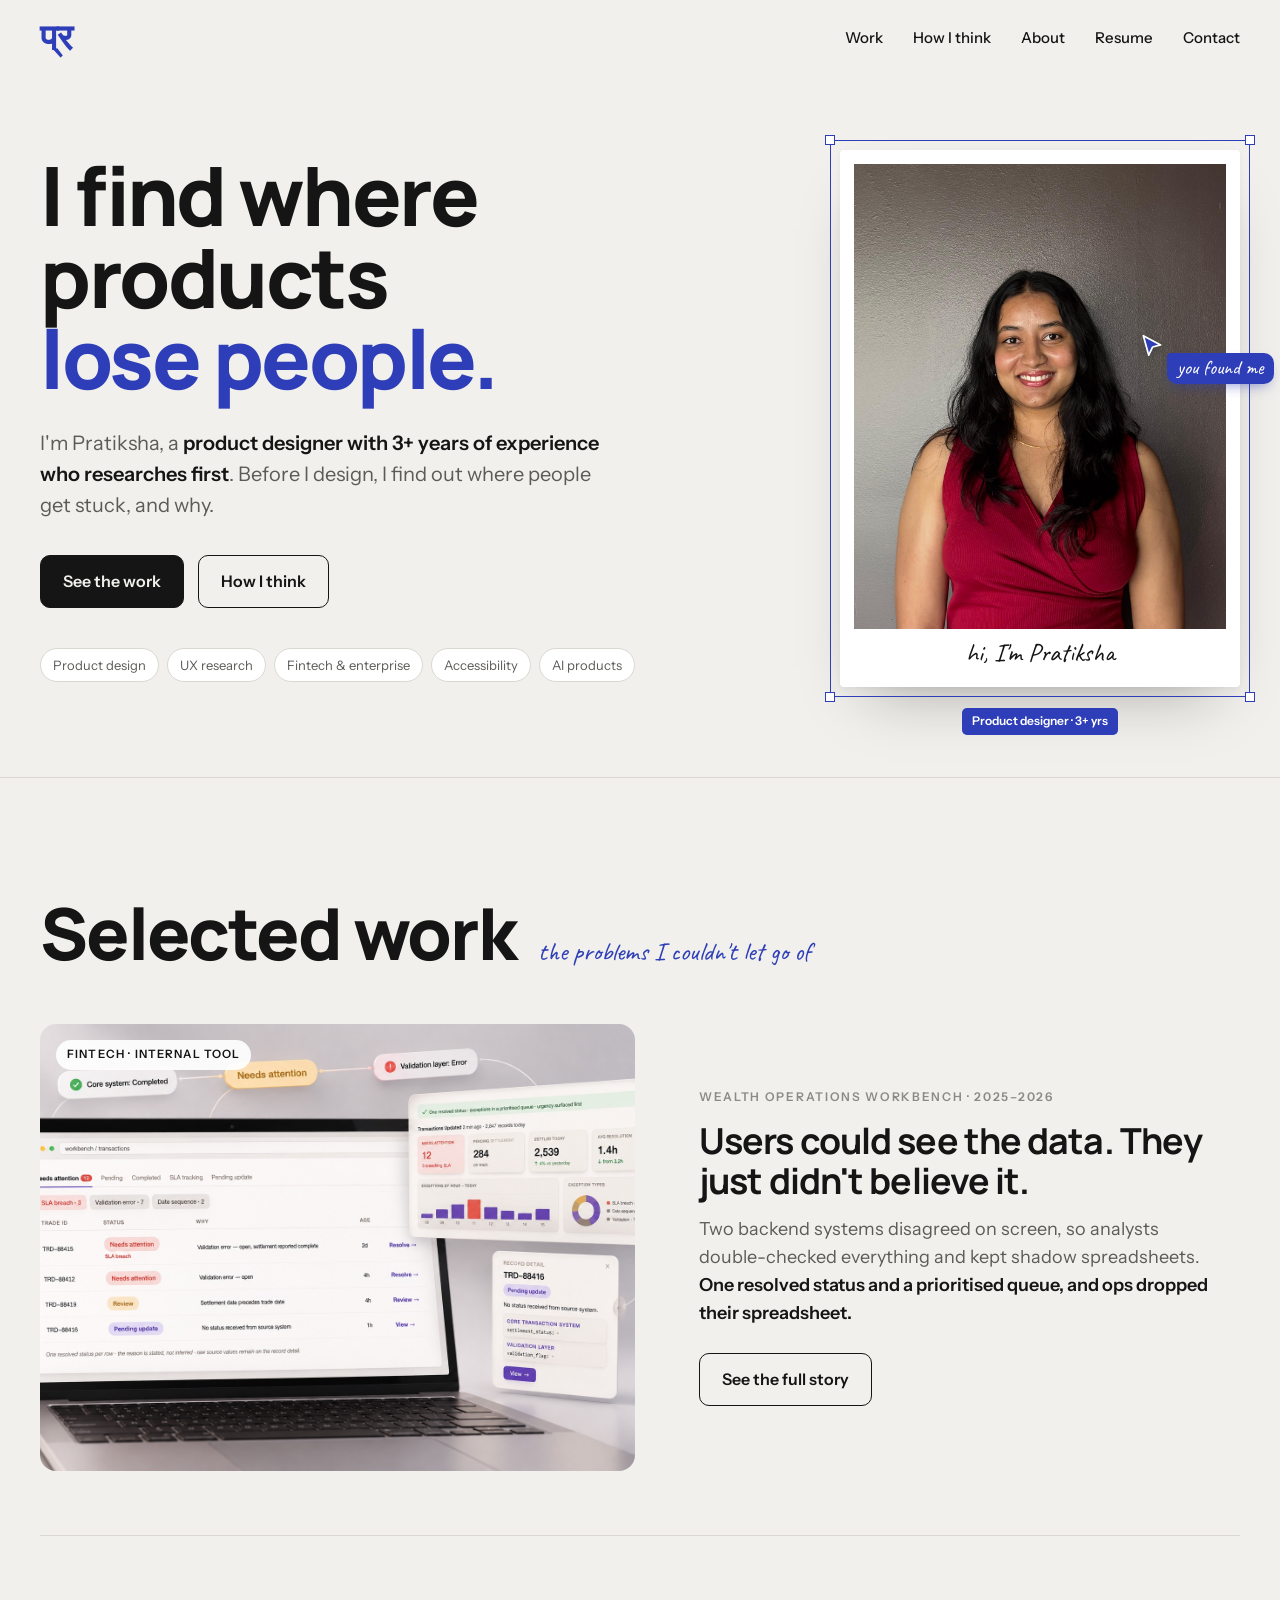
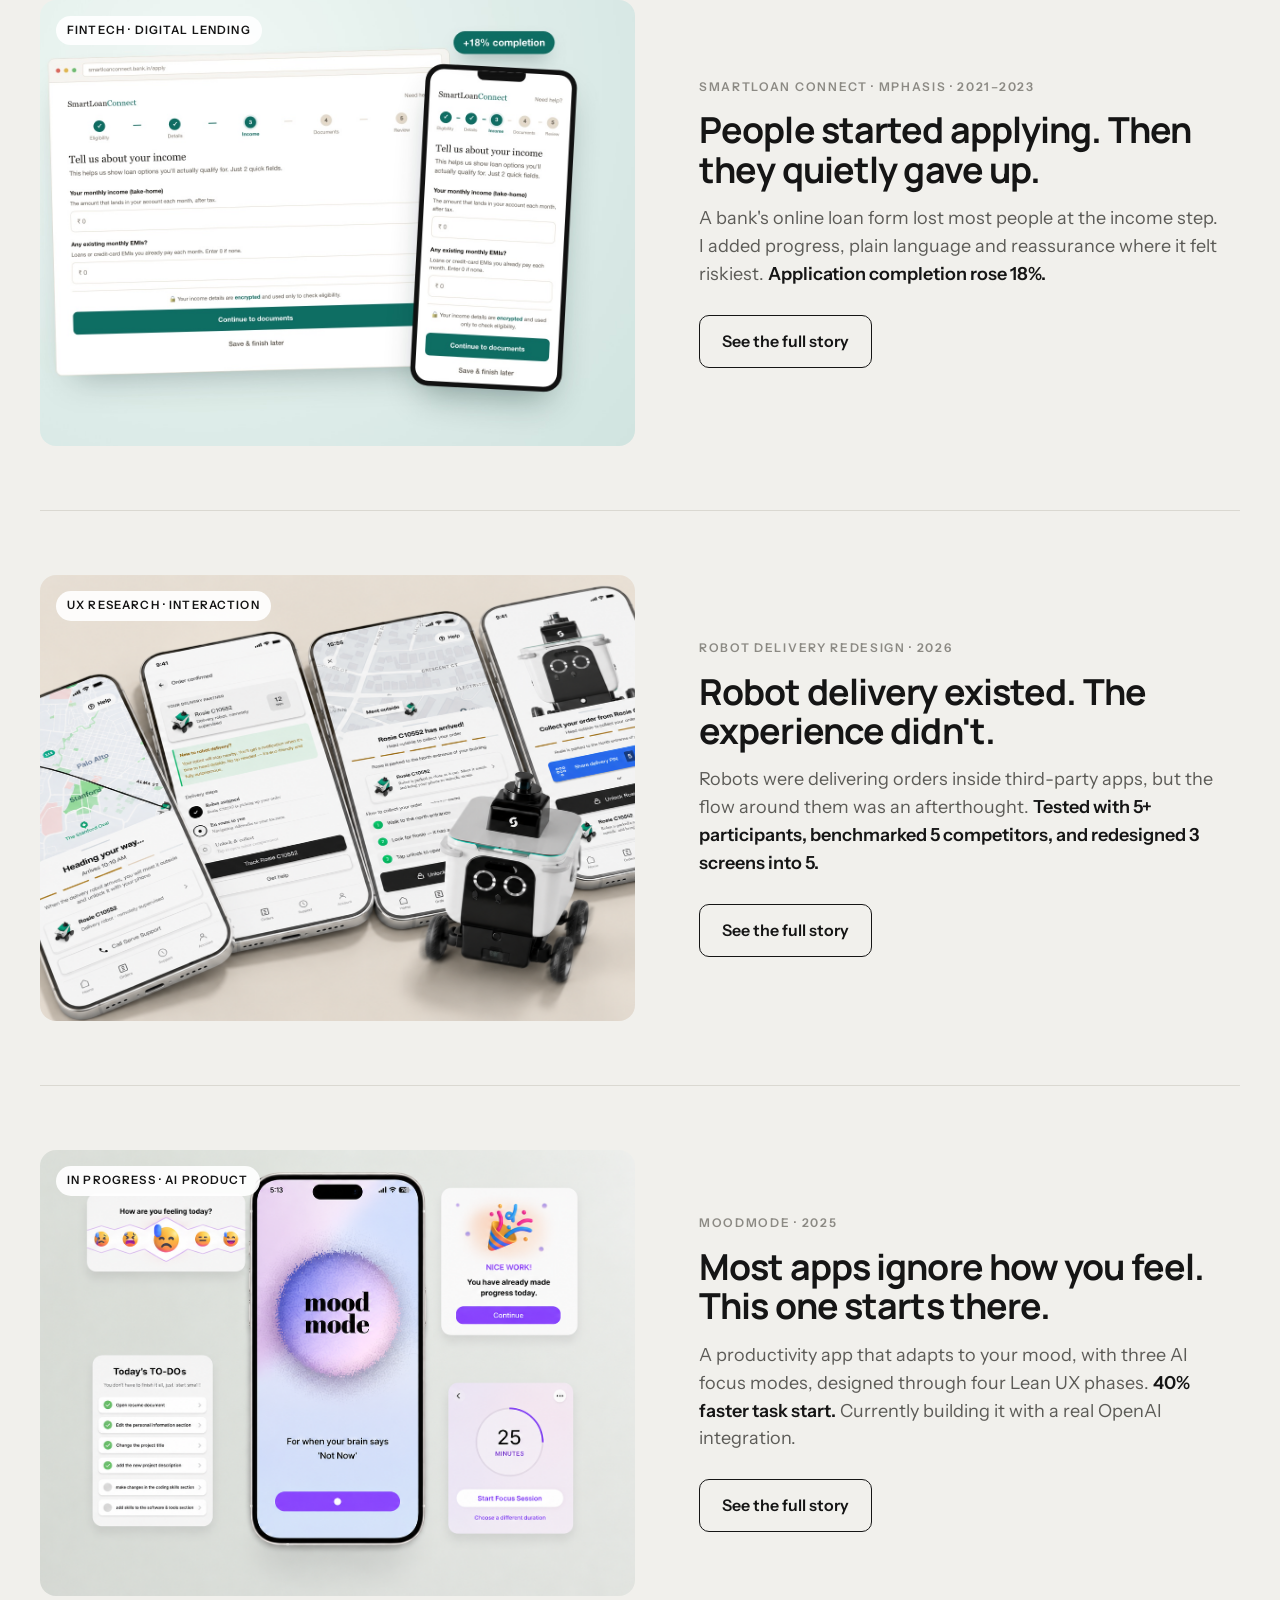
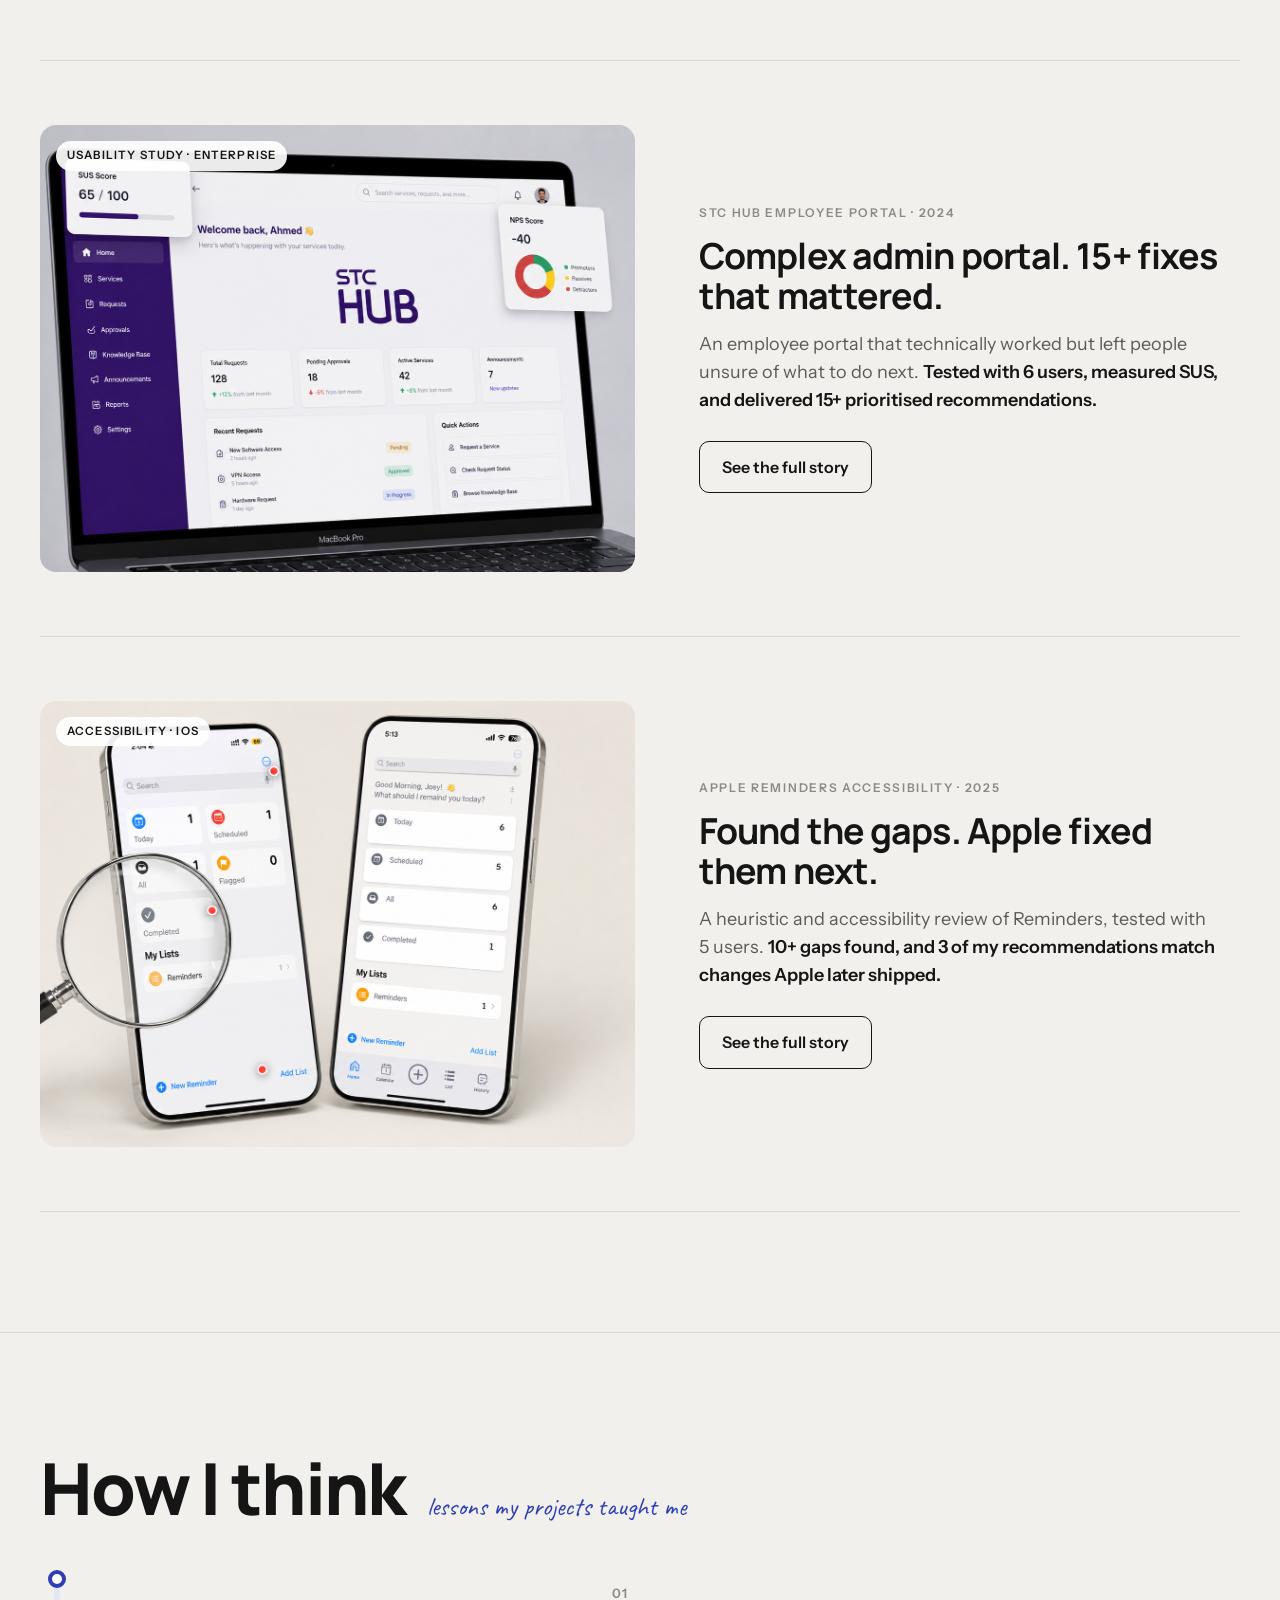
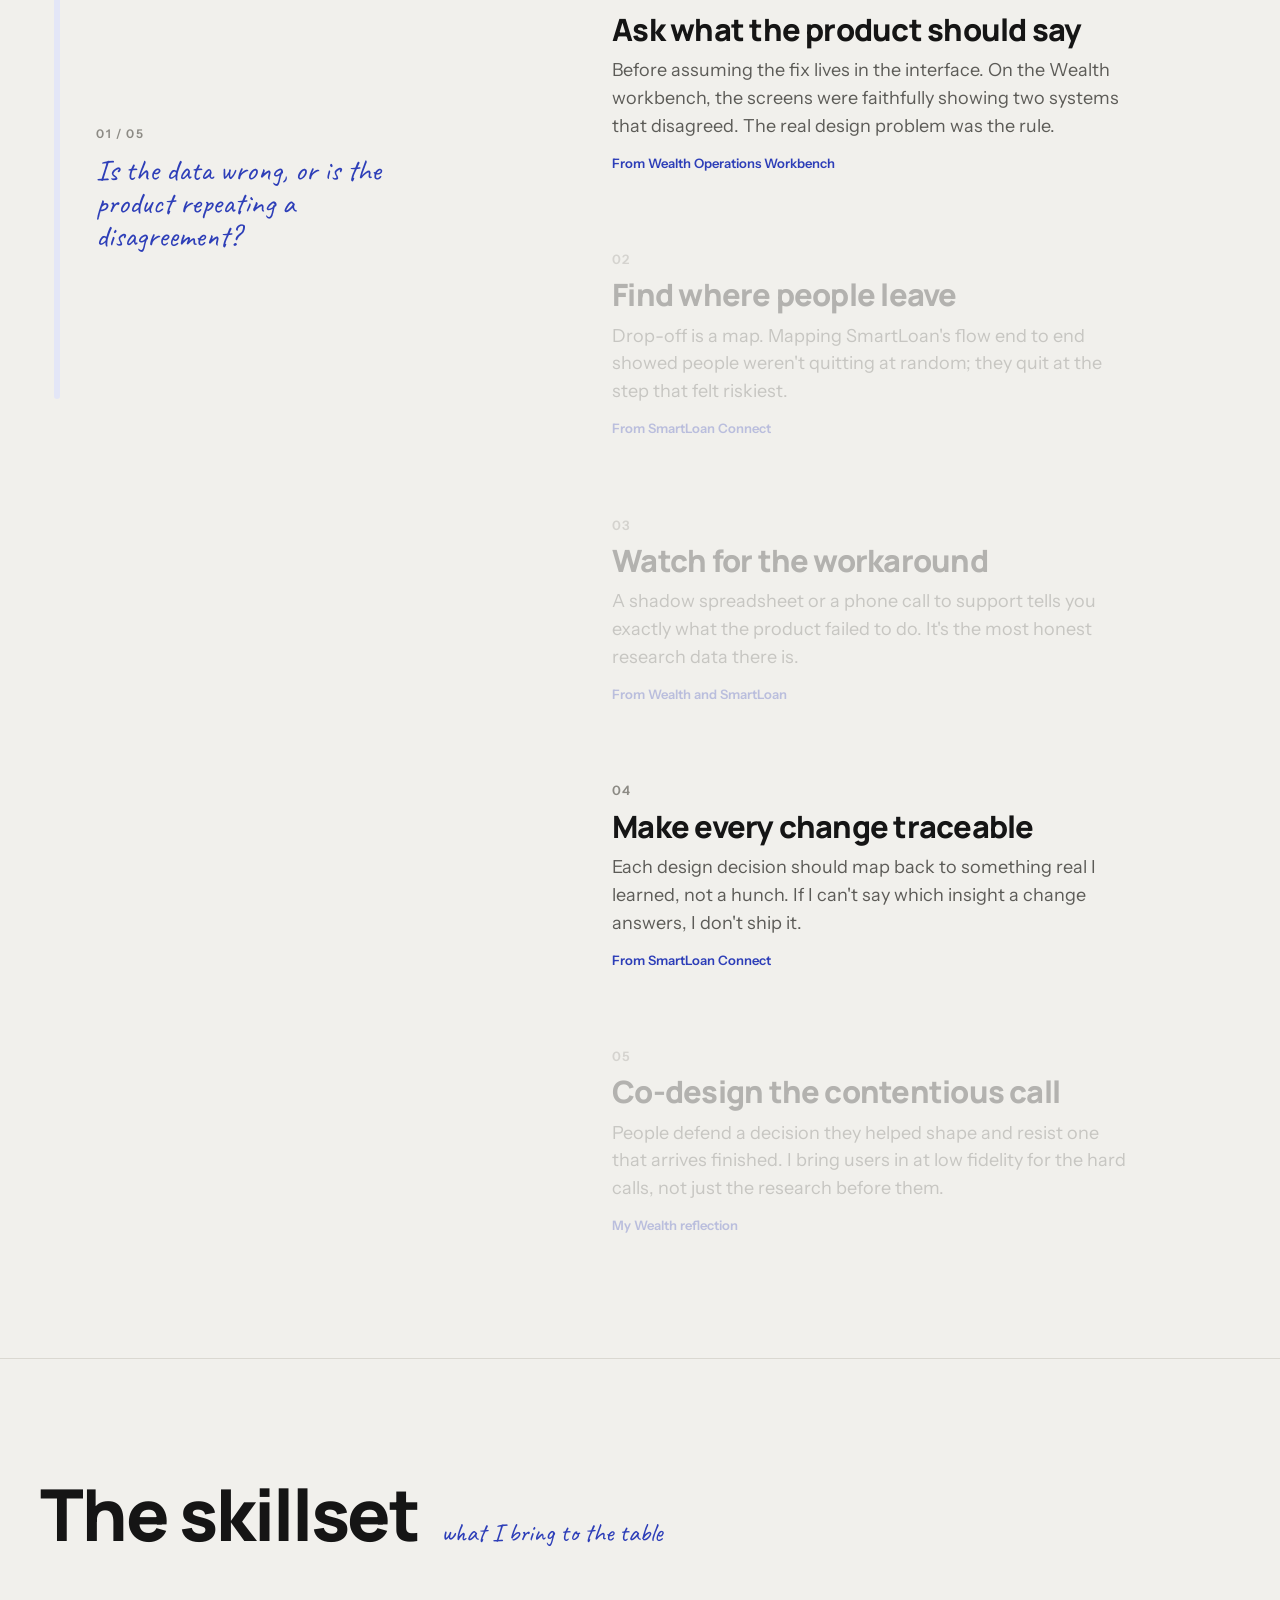
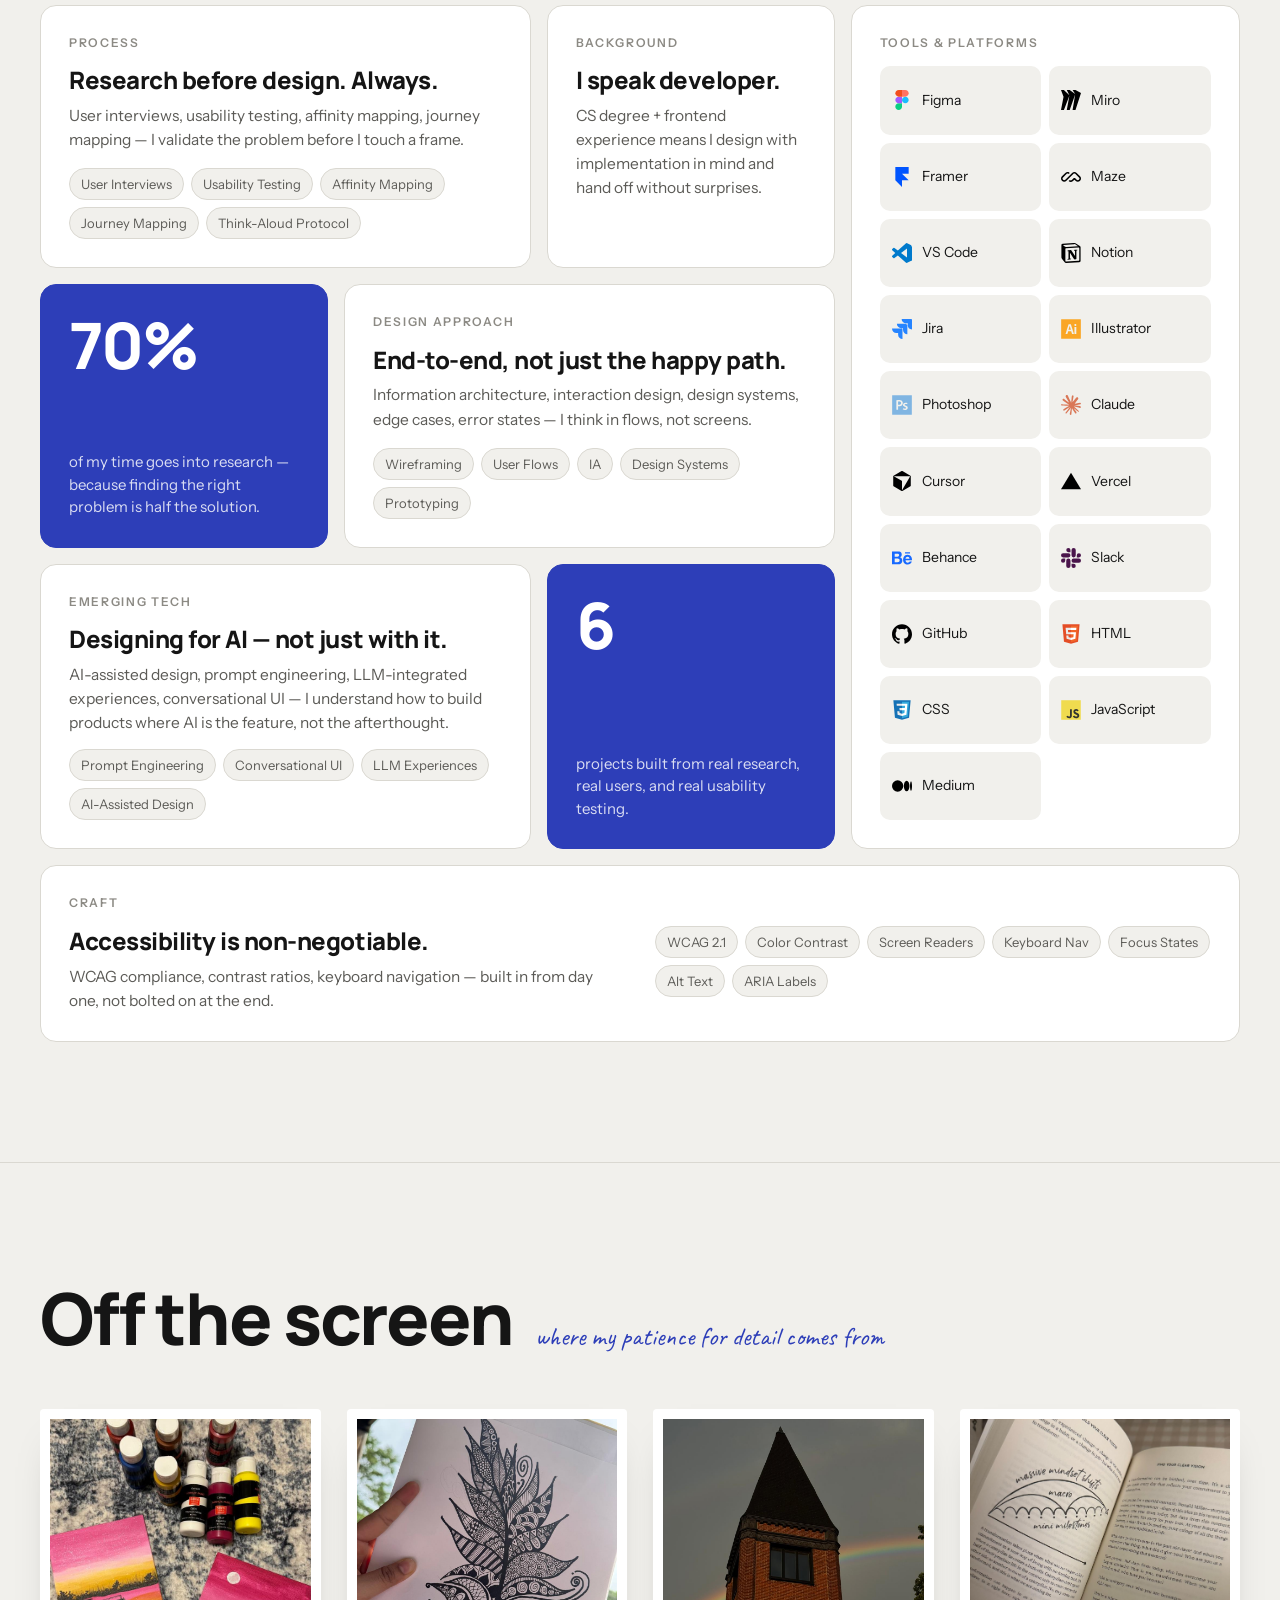
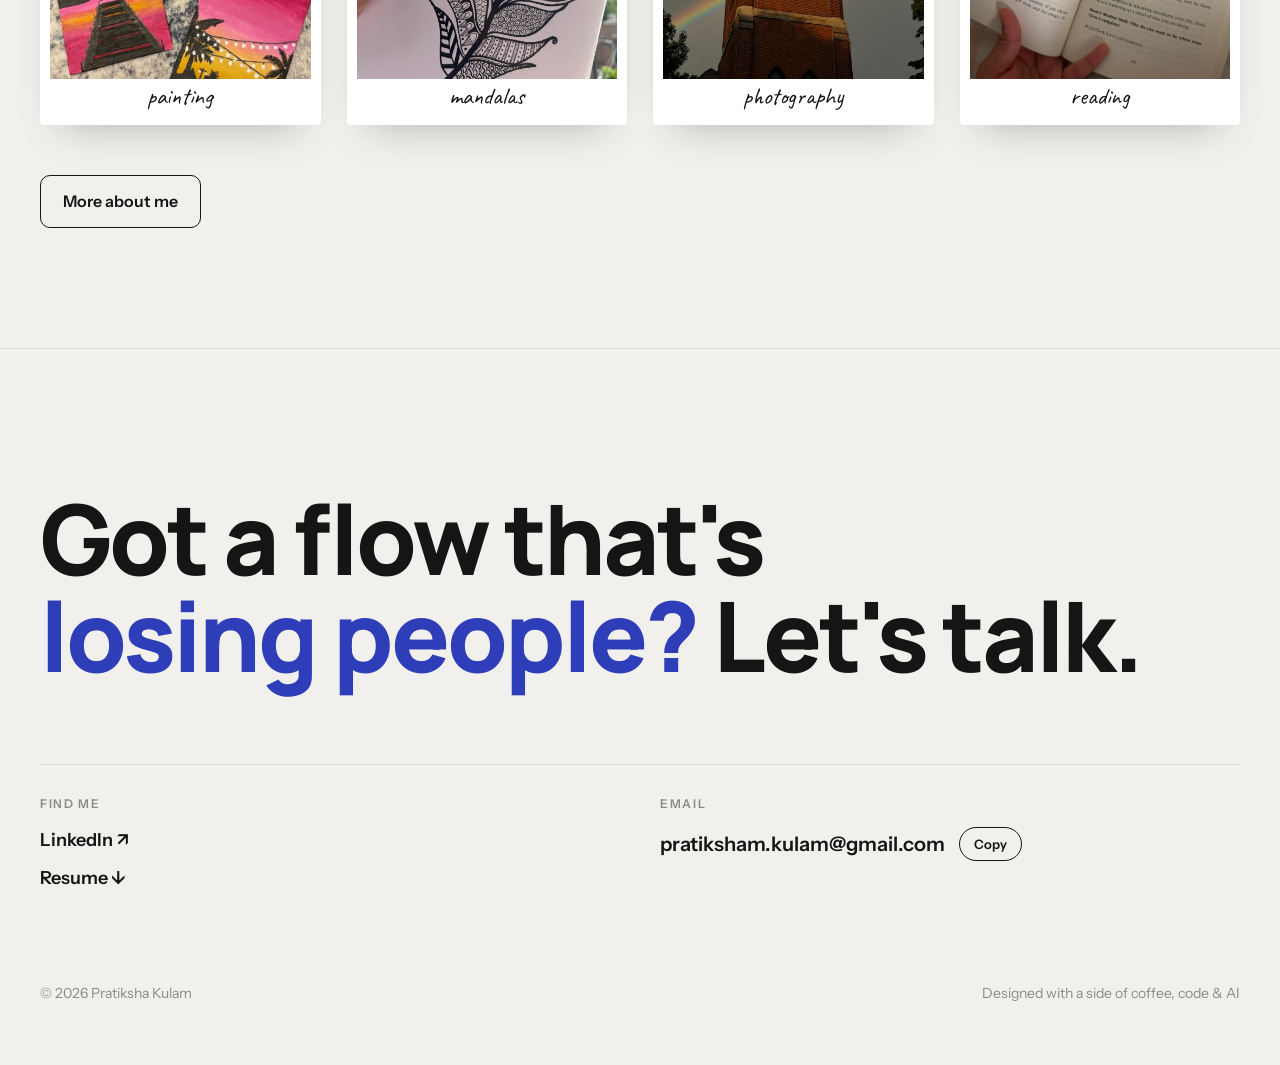
==== commit f00ad170: "Add files via upload" ====
--- a/index.html
+++ b/index.html
@@ -145,7 +145,7 @@
       <div class="bento-grid">
 
         <!-- Card 1: Research (wide) -->
-        <div class="bento-card" style="grid-column:1/7;grid-row:1;">
+        <div class="bento-card" style="grid-column:1/6;grid-row:1;">
           <div class="bento-eyebrow">Process</div>
           <div class="bento-title">Research before design. Always.</div>
           <div class="bento-body">User interviews, usability testing, affinity mapping, journey mapping — I validate the problem before I touch a frame.</div>
@@ -159,14 +159,14 @@
         </div>
 
         <!-- Card 2: Code (narrow) -->
-        <div class="bento-card" style="grid-column:7/10;grid-row:1;">
+        <div class="bento-card" style="grid-column:6/9;grid-row:1;">
           <div class="bento-eyebrow">Background</div>
           <div class="bento-title">I speak developer.</div>
           <div class="bento-body">CS degree + frontend experience means I design with implementation in mind and hand off without surprises.</div>
         </div>
 
         <!-- Card 3: Tools — CHANGE 7: correct SVGs + new tools + spans 3 rows to fill space -->
-        <div class="bento-card" style="grid-column:10/13;grid-row:1/4;">
+        <div class="bento-card" style="grid-column:9/13;grid-row:1/4;">
           <div class="bento-eyebrow">Tools &amp; Platforms</div>
           <div class="tools-grid">
 
@@ -326,7 +326,7 @@
         </div>
 
         <!-- Card 5: Systems -->
-        <div class="bento-card" style="grid-column:4/10;grid-row:2;">
+        <div class="bento-card" style="grid-column:4/9;grid-row:2;">
           <div class="bento-eyebrow">Design Approach</div>
           <div class="bento-title">End-to-end, not just the happy path.</div>
           <div class="bento-body">Information architecture, interaction design, design systems, edge cases, error states — I think in flows, not screens.</div>
@@ -340,7 +340,7 @@
         </div>
 
         <!-- Card 6: AI -->
-        <div class="bento-card" style="grid-column:1/7;grid-row:3;">
+        <div class="bento-card" style="grid-column:1/6;grid-row:3;">
           <div class="bento-eyebrow">Emerging Tech</div>
           <div class="bento-title">Designing for AI — not just with it.</div>
           <div class="bento-body">AI-assisted design, prompt engineering, LLM-integrated experiences, conversational UI — I understand how to build products where AI is the feature, not the afterthought.</div>
@@ -353,7 +353,7 @@
         </div>
 
         <!-- Card 7: Stat 4+ -->
-        <div class="bento-card stat-card" style="grid-column:7/10;grid-row:3;">
+        <div class="bento-card stat-card" style="grid-column:6/9;grid-row:3;">
           <div class="stat-number">6</div>
           <div class="stat-desc">projects built from real research, real users, and real usability testing.</div>
         </div>
--- a/home.css
+++ b/home.css
@@ -150,12 +150,13 @@
 .stat-card { background: var(--accent); border-color: var(--accent); color: #fff; display: flex; flex-direction: column; justify-content: space-between; }
 .stat-number { font-family: var(--display); font-weight: 800; font-size: 64px; letter-spacing: -0.04em; line-height: 1; }
 .stat-desc { font-size: 15px; line-height: 1.5; color: rgba(255,255,255,.82); margin-top: 18px; }
-.tools-grid { display: grid; grid-template-columns: repeat(2, 1fr); gap: 8px; }
-.tool-item { display: flex; align-items: center; gap: 10px; padding: 9px 10px; border-radius: 10px; background: var(--bg); font-size: 14px; }
+.tools-grid { display: grid; grid-template-columns: repeat(2, minmax(0, 1fr)); gap: 8px; }
+.tool-item { display: flex; align-items: center; gap: 10px; min-width: 0; padding: 9px 12px; border-radius: 10px; background: var(--bg); font-size: 14px; }
+.tool-item svg { width: 20px; height: 20px; }
+.tool-item-label { white-space: nowrap; overflow: hidden; text-overflow: ellipsis; }
 .tool-item svg { flex-shrink: 0; }
 .bento-card:has(.tools-grid) { display: flex; flex-direction: column; }
 .bento-card:has(.tools-grid) .tools-grid { flex: 1; grid-auto-rows: 1fr; }
-.tool-item:last-child:nth-child(odd) { grid-column: 1 / -1; }
 .bento-card--full { display: grid; grid-template-columns: 1fr 1fr; gap: 30px; align-items: center; }
 
 /* ── off screen ── */
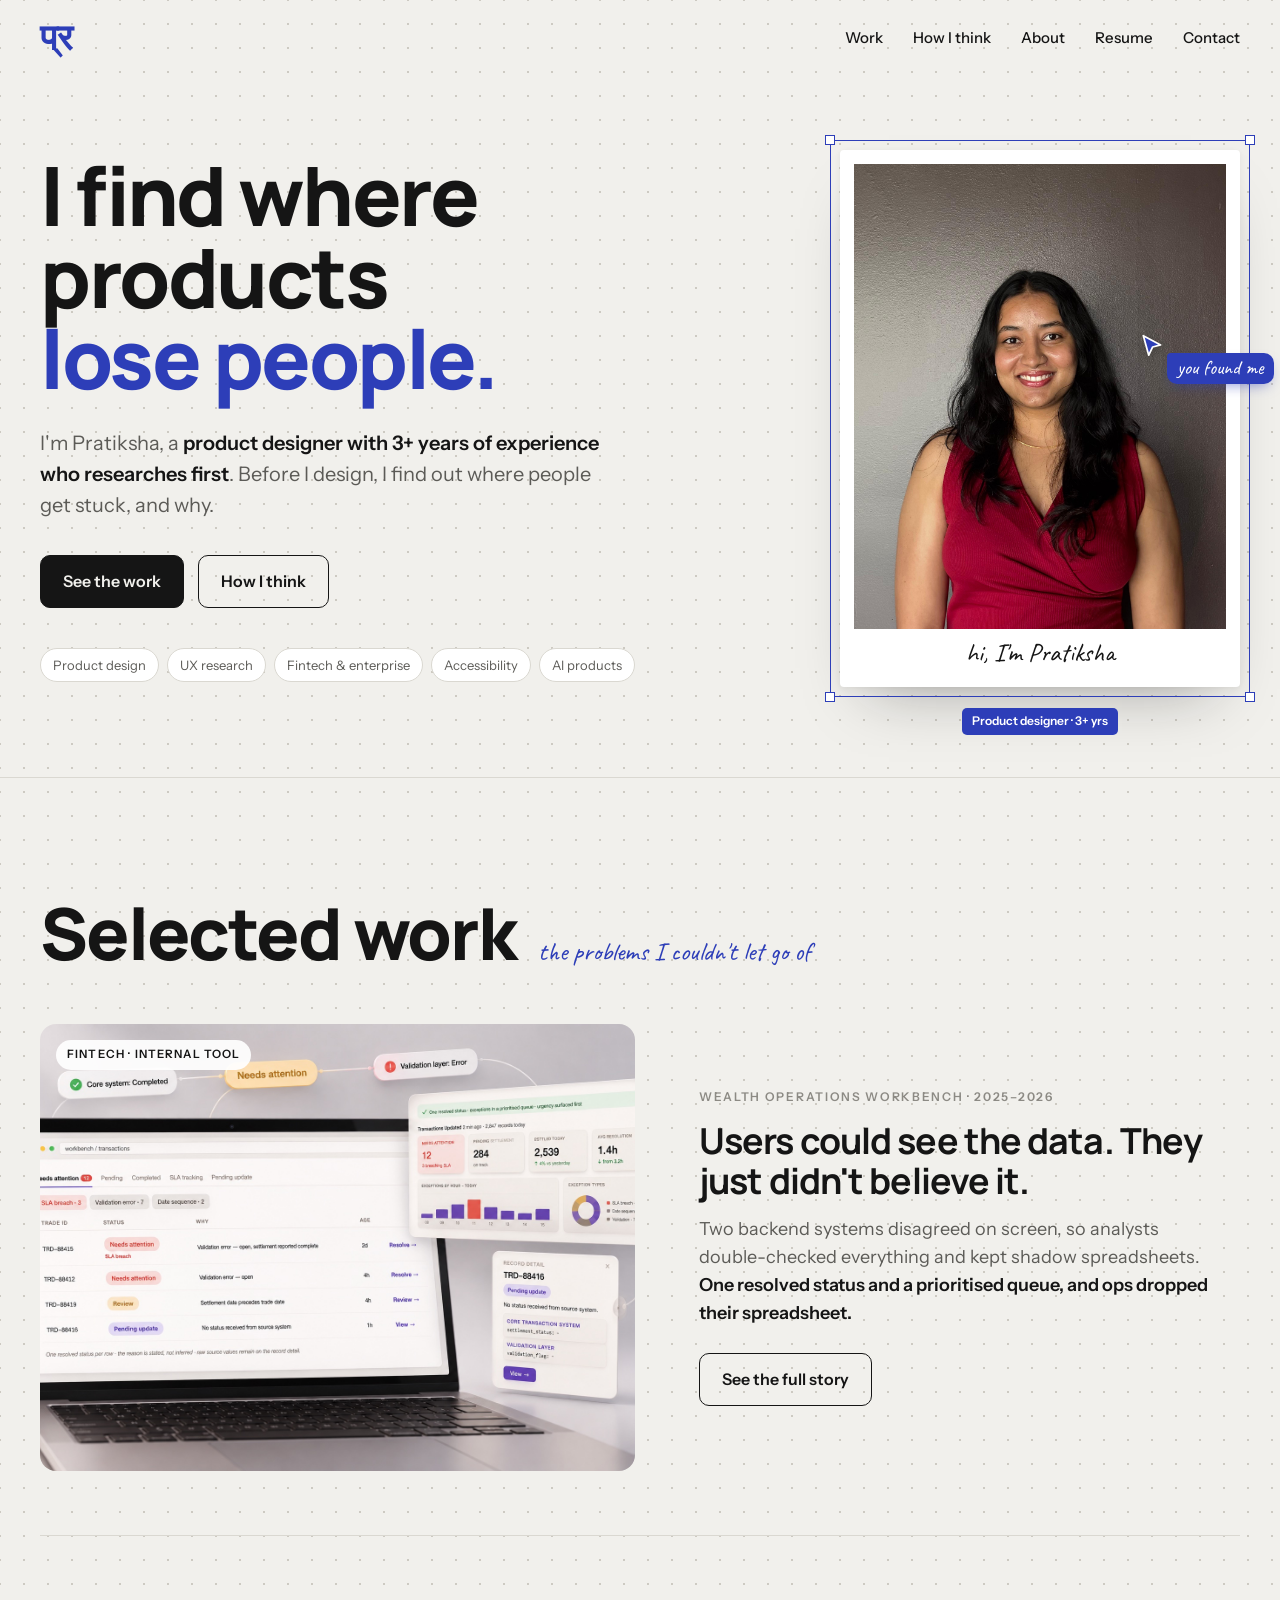
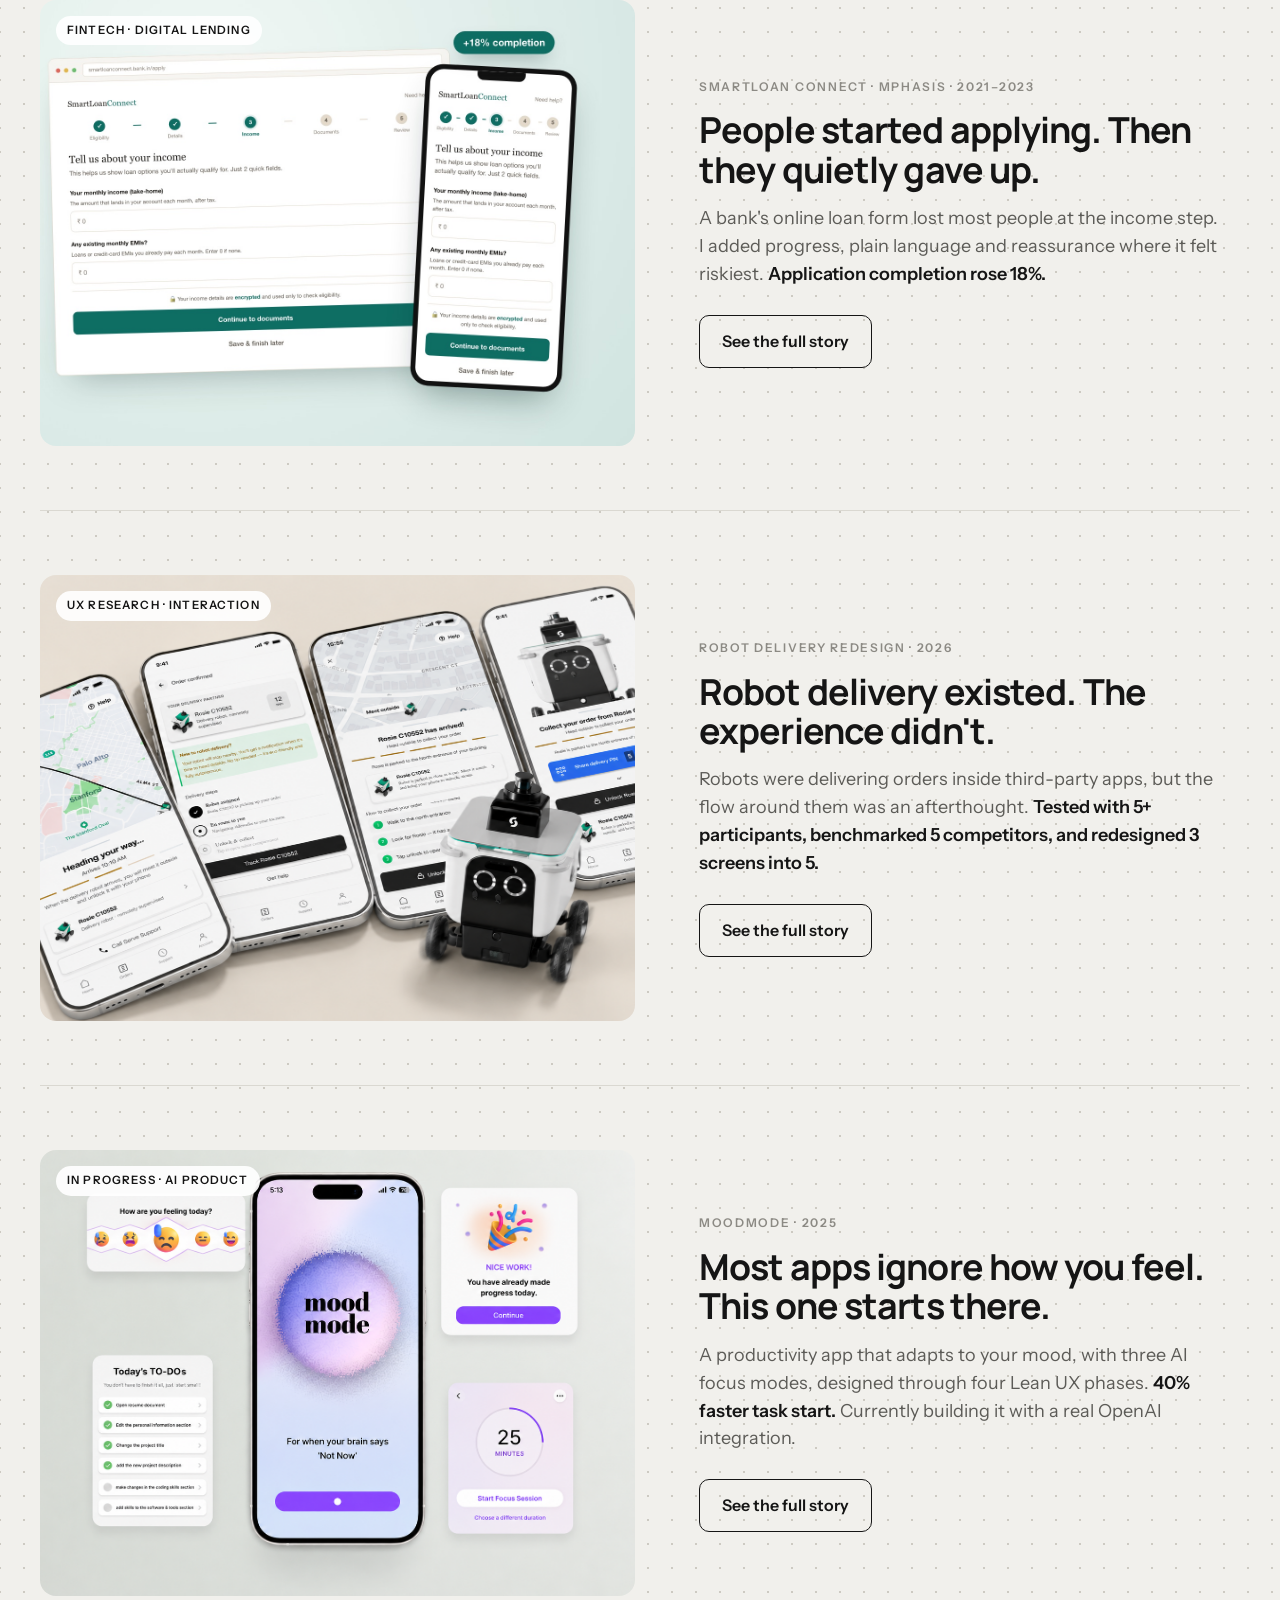
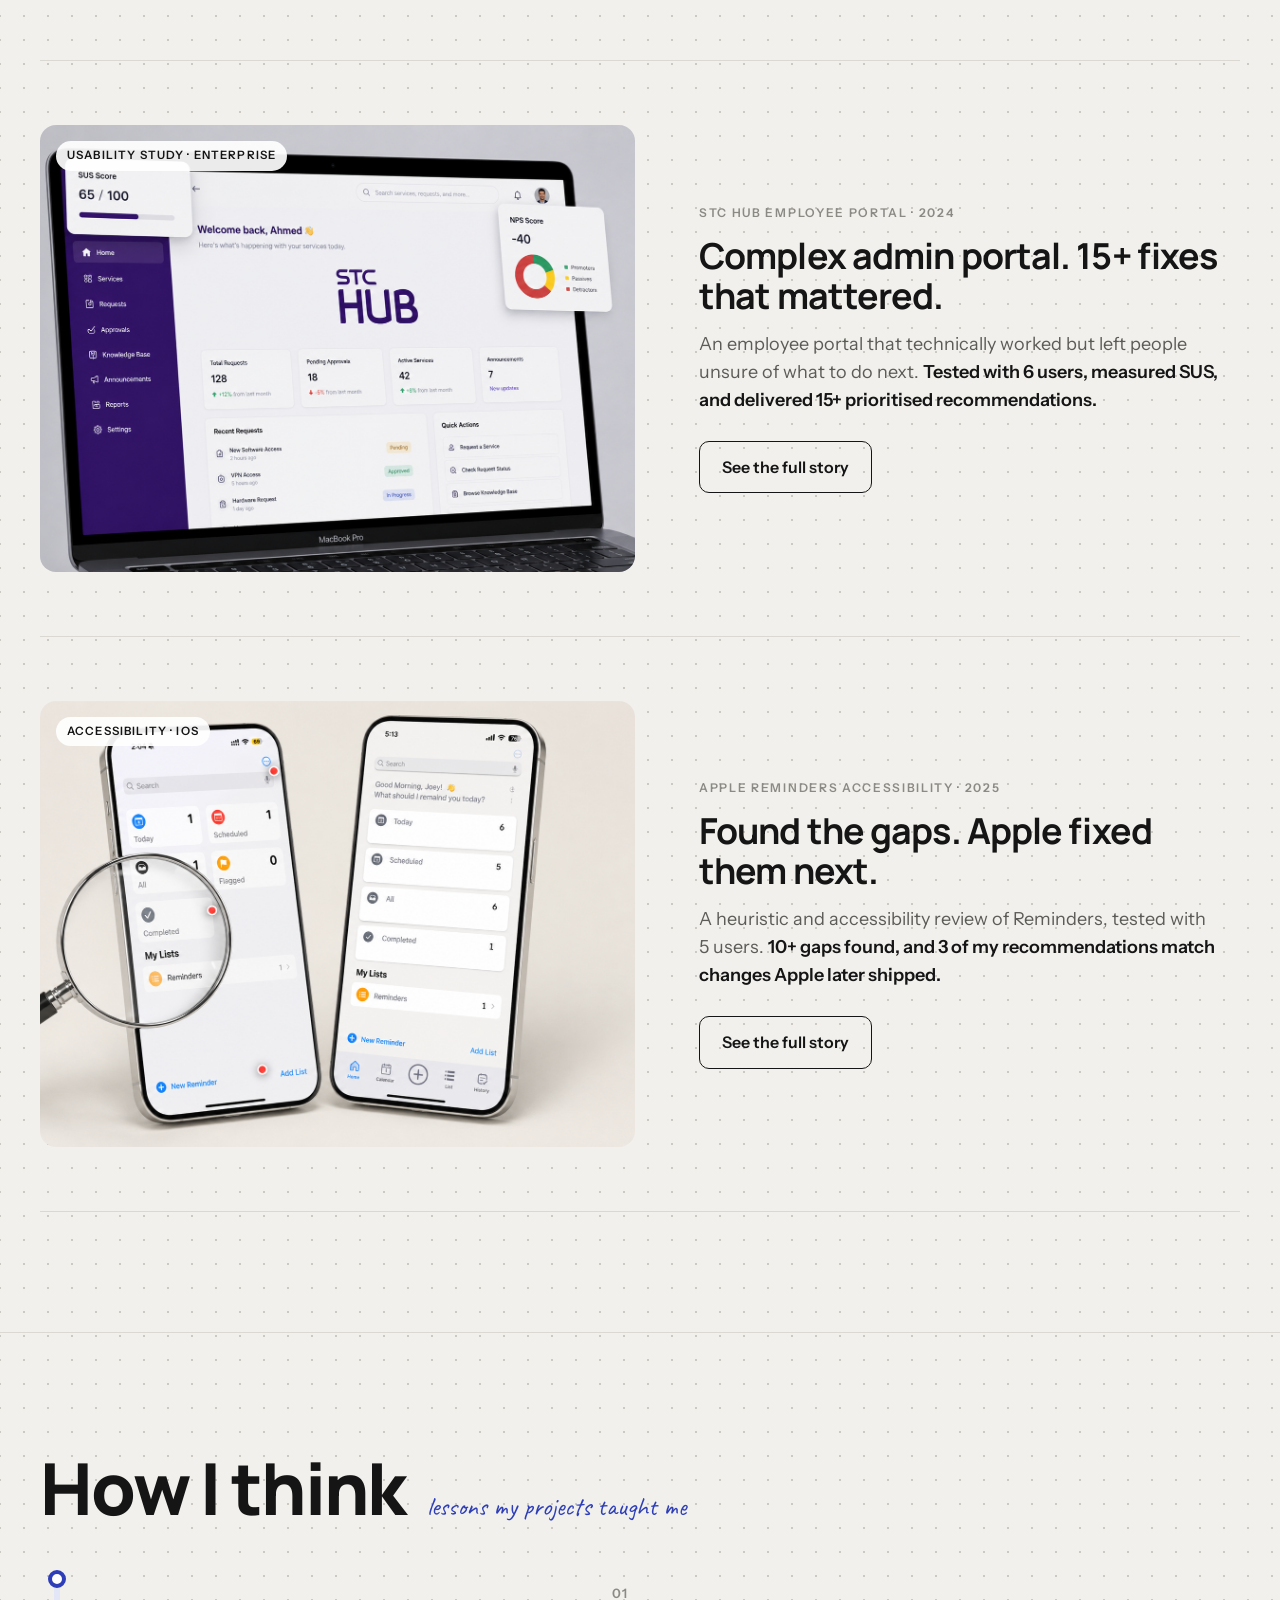
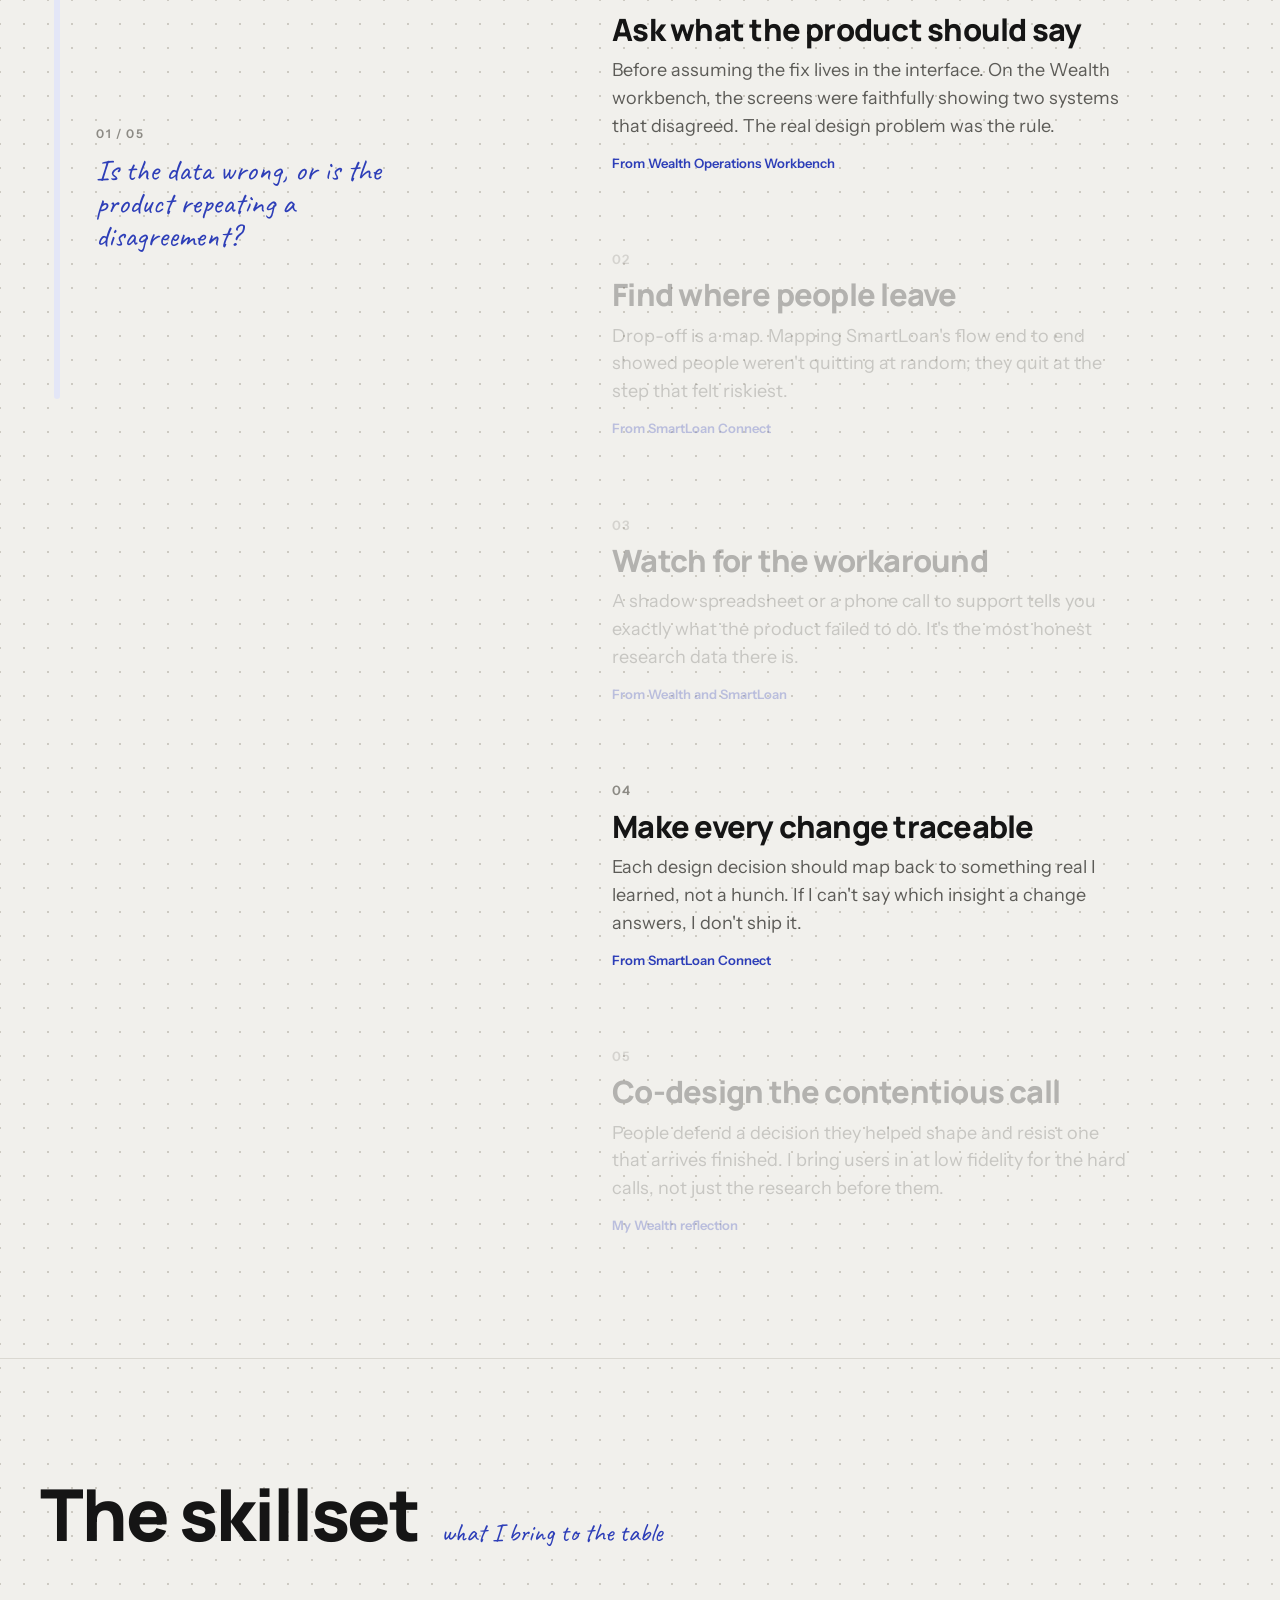
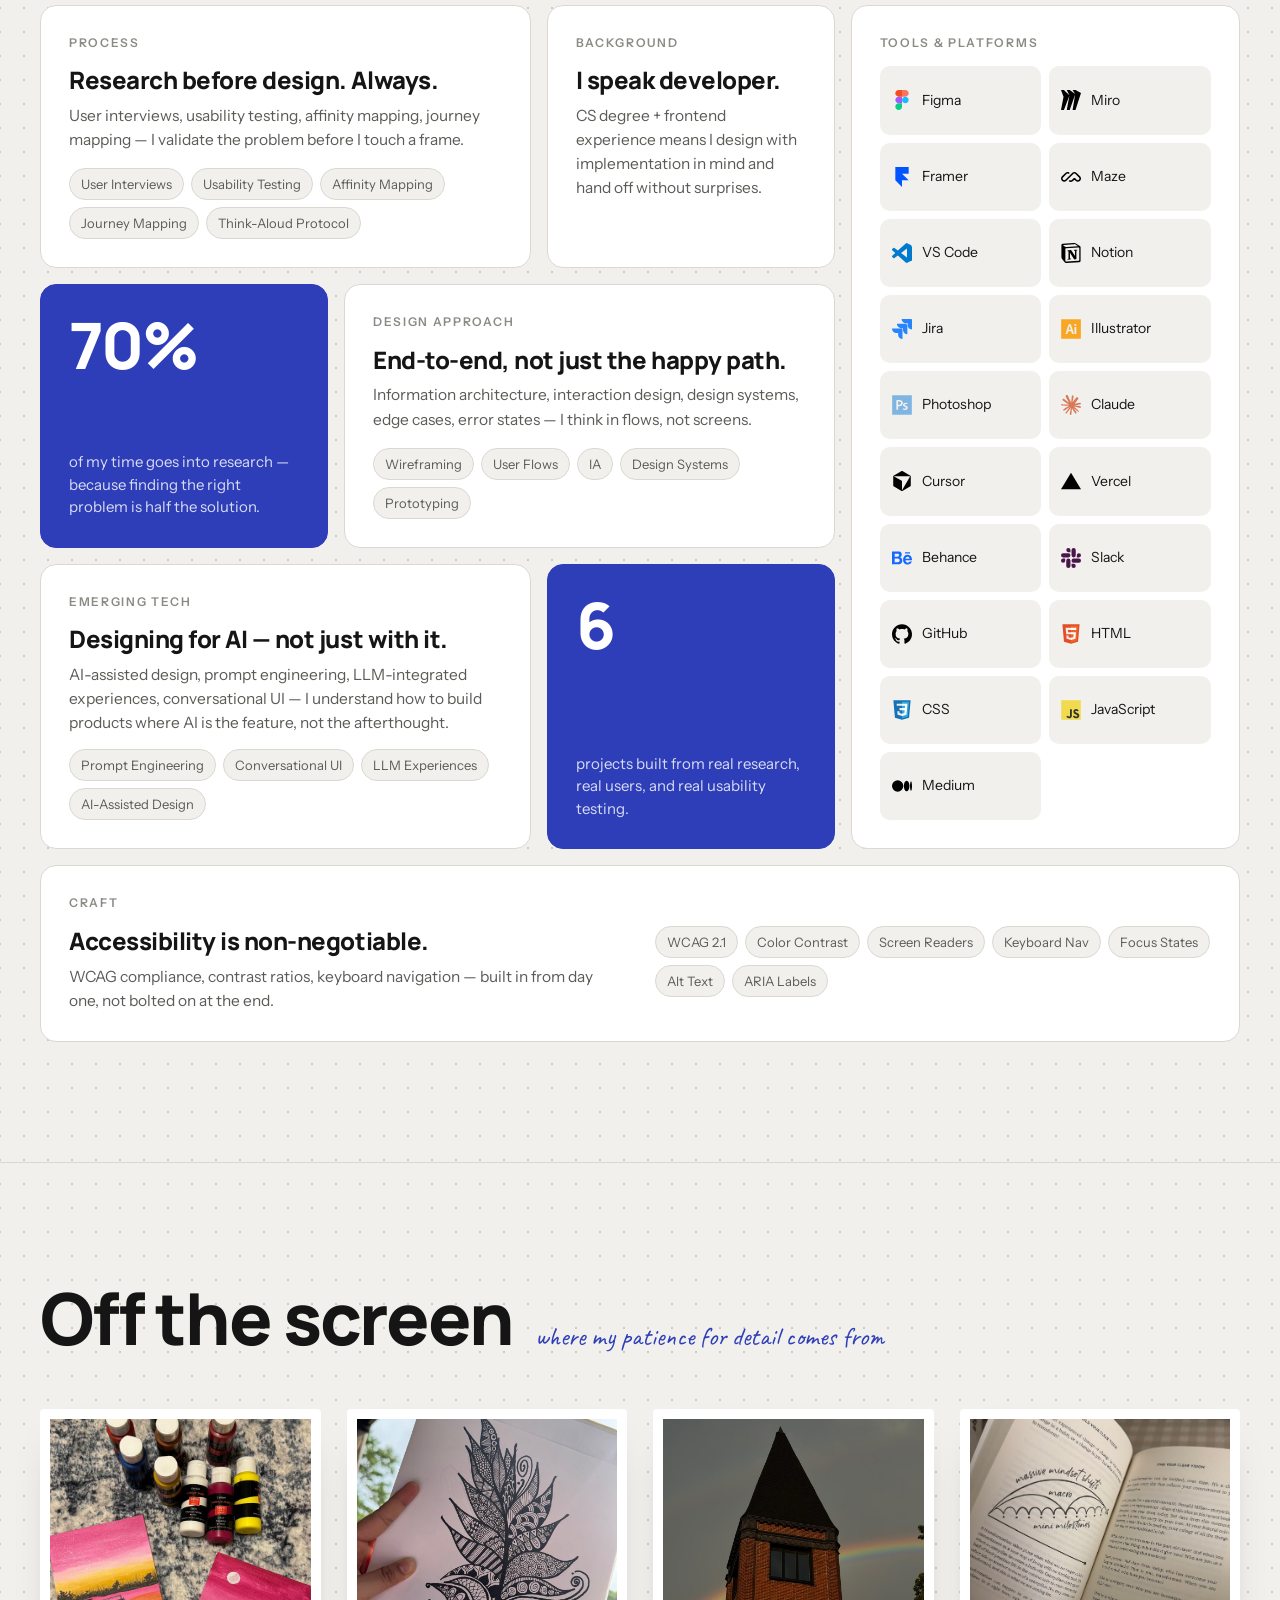
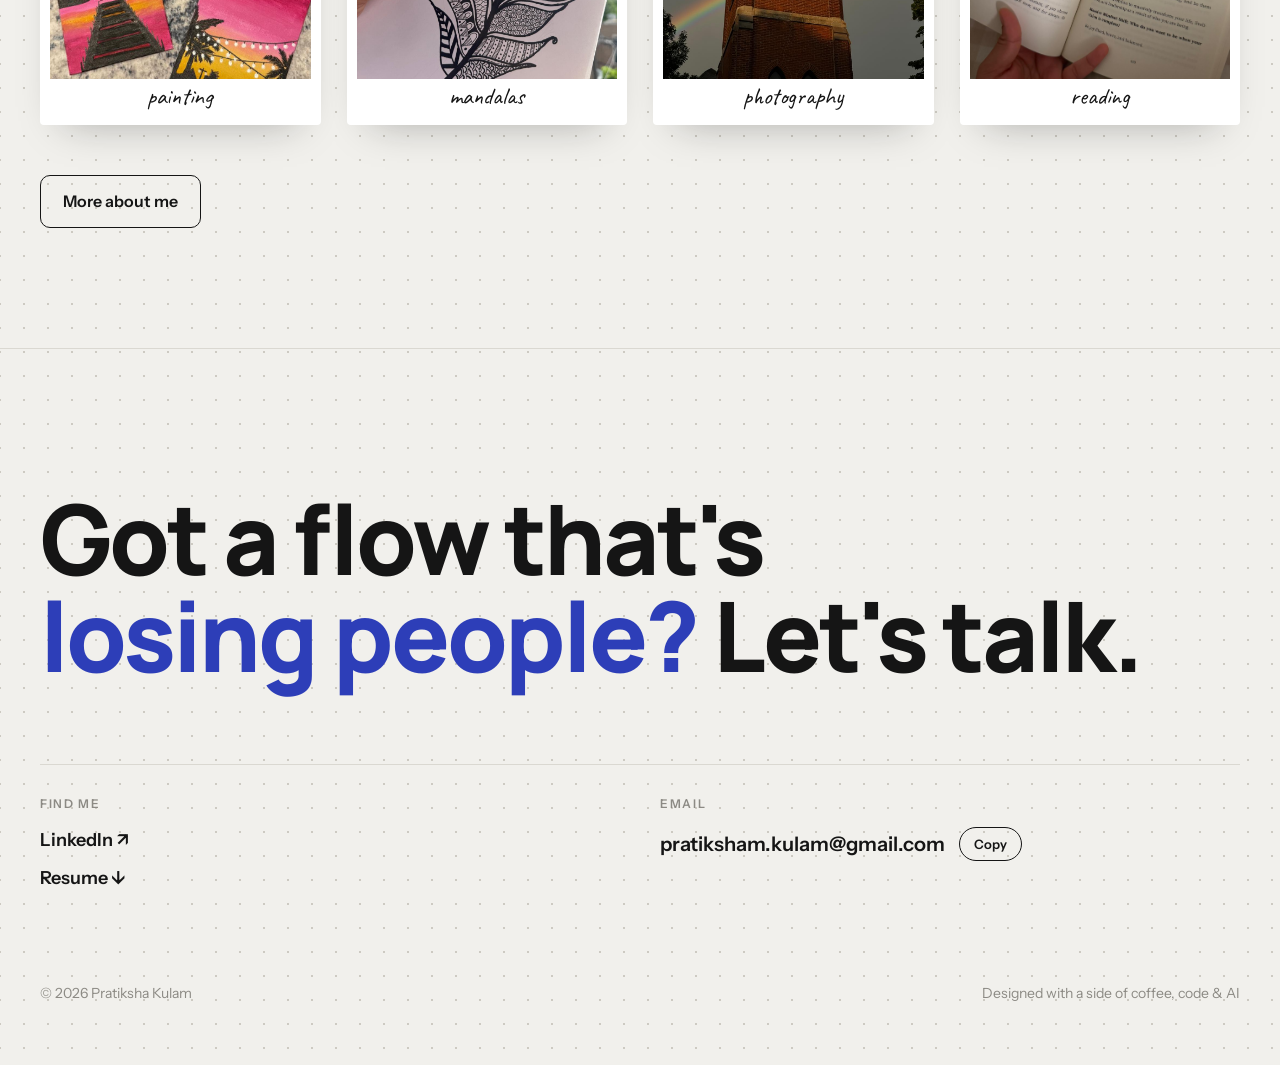
==== commit de3343de: "Add files via upload" ====
--- a/index.html
+++ b/index.html
@@ -436,7 +436,7 @@
 
   /* cycling word */
   const cycle = document.querySelector('#cycle span');
-  const words = ['lose people.', 'break trust.', 'slow people down.', 'get confusing.'];
+  const words = ['lose people.', 'break trust.', 'feel endless.', 'get confusing.'];
   let wi = 0;
   if (!reduce) setInterval(() => {
     cycle.classList.add('out');
@@ -445,6 +445,17 @@
       cycle.classList.remove('out'); cycle.classList.add('pre'); void cycle.offsetWidth; cycle.classList.remove('pre');
     }, 350);
   }, 2600);
+
+  /* photo: sway only while hovered, then ease back to straight */
+  const photo = document.querySelector('.photo');
+  if (photo && !reduce) {
+    photo.addEventListener('mouseenter', () => photo.classList.add('swaying'));
+    photo.addEventListener('mouseleave', () => {
+      const from = getComputedStyle(photo).transform;
+      photo.classList.remove('swaying');
+      photo.animate([{ transform: from === 'none' ? 'rotate(0deg)' : from }, { transform: 'rotate(0deg)' }], { duration: 450, easing: 'cubic-bezier(.2,.7,.1,1)' });
+    });
+  }
 
   /* how I think: active principle + rail progress */
   const items = [...document.querySelectorAll('.principle')];
--- a/home.css
+++ b/home.css
@@ -12,6 +12,7 @@
   --line: #DAD8D1;
   --accent: #2D3EB8;
   --accent-soft: #E3E6F7;
+  --dot: #CDCAC2;
   --m-accent: #2D3EB8;
   --display: "Manrope", ui-sans-serif, system-ui, sans-serif;
   --sans: "Instrument Sans", ui-sans-serif, system-ui, sans-serif;
@@ -23,7 +24,7 @@
 
 *, *::before, *::after { box-sizing: border-box; }
 html { scroll-behavior: smooth; }
-body { margin: 0; background: var(--bg); color: var(--ink); font-family: var(--sans); font-size: 17px; line-height: 1.55; -webkit-font-smoothing: antialiased; overflow-x: hidden; }
+body { margin: 0; background-color: var(--bg); background-image: radial-gradient(circle at center, var(--dot) 1.1px, transparent 1.5px); background-size: 24px 24px; background-position: 12px 12px; color: var(--ink); font-family: var(--sans); font-size: 17px; line-height: 1.55; -webkit-font-smoothing: antialiased; overflow-x: hidden; }
 img { max-width: 100%; display: block; }
 a { color: inherit; text-decoration: none; }
 button { font: inherit; color: inherit; background: none; border: 0; cursor: pointer; }
@@ -67,20 +68,20 @@
 
 /* ── hero ── */
 .hero { padding: 150px 0 90px; }
-.hero-grid { display: grid; grid-template-columns: 1.25fr .85fr; gap: 60px; align-items: center; }
+.hero-grid { display: grid; grid-template-columns: minmax(0, 1.25fr) minmax(0, .85fr); gap: 60px; align-items: center; }
 .hero .lead { max-width: 560px; margin: 28px 0 34px; }
 .hero-ctas { display: flex; gap: 14px; flex-wrap: wrap; }
-.cycle { display: inline-block; color: var(--accent); white-space: nowrap; }
+.cycle { display: block; color: var(--accent); white-space: nowrap; }
 .cycle span { display: inline-block; transition: opacity .35s var(--ease), transform .35s var(--ease); }
 .cycle span.out { opacity: 0; transform: translateY(-14px); }
 .cycle span.pre { opacity: 0; transform: translateY(14px); transition: none; }
-.photo { justify-self: end; position: relative; width: min(400px, 100%); margin-right: 18px; }
-.photo-frame { position: relative; background: #fff; padding: 14px 14px 58px; border-radius: 4px; box-shadow: 0 30px 60px -28px rgba(21,21,21,.35), 0 2px 6px rgba(21,21,21,.06); animation: photoIn .8s var(--ease) both; }
+.photo { justify-self: end; position: relative; width: min(400px, 100%); margin-right: 18px; transform-origin: 50% 40%; }
+.photo-frame { position: relative; background: #fff; padding: 14px 14px 58px; border-radius: 4px; box-shadow: 0 30px 60px -28px rgba(21,21,21,.35), 0 2px 6px rgba(21,21,21,.06); }
 .photo-frame img { width: 100%; aspect-ratio: 4 / 5; object-fit: cover; object-position: center 20%; }
 .photo-cap { position: absolute; left: 0; right: 0; bottom: 14px; text-align: center; font-family: var(--hand); font-size: 26px; color: var(--ink); }
 
 /* Figma-style selection around the photo */
-.sel { position: absolute; inset: -10px; border: 1.5px solid var(--accent); pointer-events: none; animation: selIn .5s var(--ease) .75s both; }
+.sel { position: absolute; inset: -10px; border: 1.5px solid var(--accent); pointer-events: none; animation: selIn .5s ease .75s both; }
 .sel i { position: absolute; width: 10px; height: 10px; background: #fff; border: 1.5px solid var(--accent); animation: handleIn .3s var(--ease) both; }
 .sel .tl { top: -6px; left: -6px; animation-delay: 1.05s; }
 .sel .tr { top: -6px; right: -6px; animation-delay: 1.12s; }
@@ -93,8 +94,9 @@
 .mp-cursor svg { filter: drop-shadow(0 2px 3px rgba(21,21,21,.25)); }
 .mp-cursor span { margin-top: 20px; background: var(--accent); color: #fff; font-family: var(--hand); font-size: 20px; line-height: 1; padding: 5px 10px 6px; border-radius: 4px 10px 10px 10px; white-space: nowrap; box-shadow: 0 6px 14px -6px rgba(45,62,184,.6); }
 
-@keyframes photoIn { from { opacity: 0; transform: translateY(18px); } to { opacity: 1; transform: none; } }
-@keyframes selIn { from { opacity: 0; transform: scale(1.04); } to { opacity: 1; transform: none; } }
+@keyframes photoSway { 0%, 100% { transform: rotate(0deg); } 25% { transform: rotate(-2deg); } 75% { transform: rotate(2deg); } }
+.photo.swaying { animation: photoSway 2.4s ease-in-out infinite; }
+@keyframes selIn { from { opacity: 0; } to { opacity: 1; } }
 @keyframes handleIn { from { opacity: 0; transform: scale(0); } to { opacity: 1; transform: none; } }
 @keyframes tagIn { from { opacity: 0; transform: translate(-50%, -6px); } to { opacity: 1; transform: translate(-50%, 0); } }
 @keyframes cursorIn { from { opacity: 0; transform: translate(140px, 120px); } to { opacity: 1; transform: none; } }
@@ -197,6 +199,7 @@
   .off { grid-template-columns: 1fr 1fr; }
 }
 @media (max-width: 640px) {
+  .cycle { white-space: normal; }
   .nav-links { display: none; position: absolute; top: 76px; left: 0; right: 0; flex-direction: column; gap: 0; background: var(--bg); border-bottom: 1px solid var(--line); padding: 8px 24px 18px; }
   .nav.open .nav-links { display: flex; }
   .nav-links a { display: block; padding: 12px 0; }
@@ -207,6 +210,6 @@
 }
 @media (prefers-reduced-motion: reduce) {
   html { scroll-behavior: auto; }
-  .photo-frame, .sel, .sel i, .sel-tag, .mp-cursor { animation: none !important; }
+  .photo, .photo-frame, .sel, .sel i, .sel-tag, .mp-cursor { animation: none !important; }
   .cycle span, .principle, .rail-fill, .rail-dot, .snap, .row-media img, .btn, .bento-card { transition: none; }
 }
